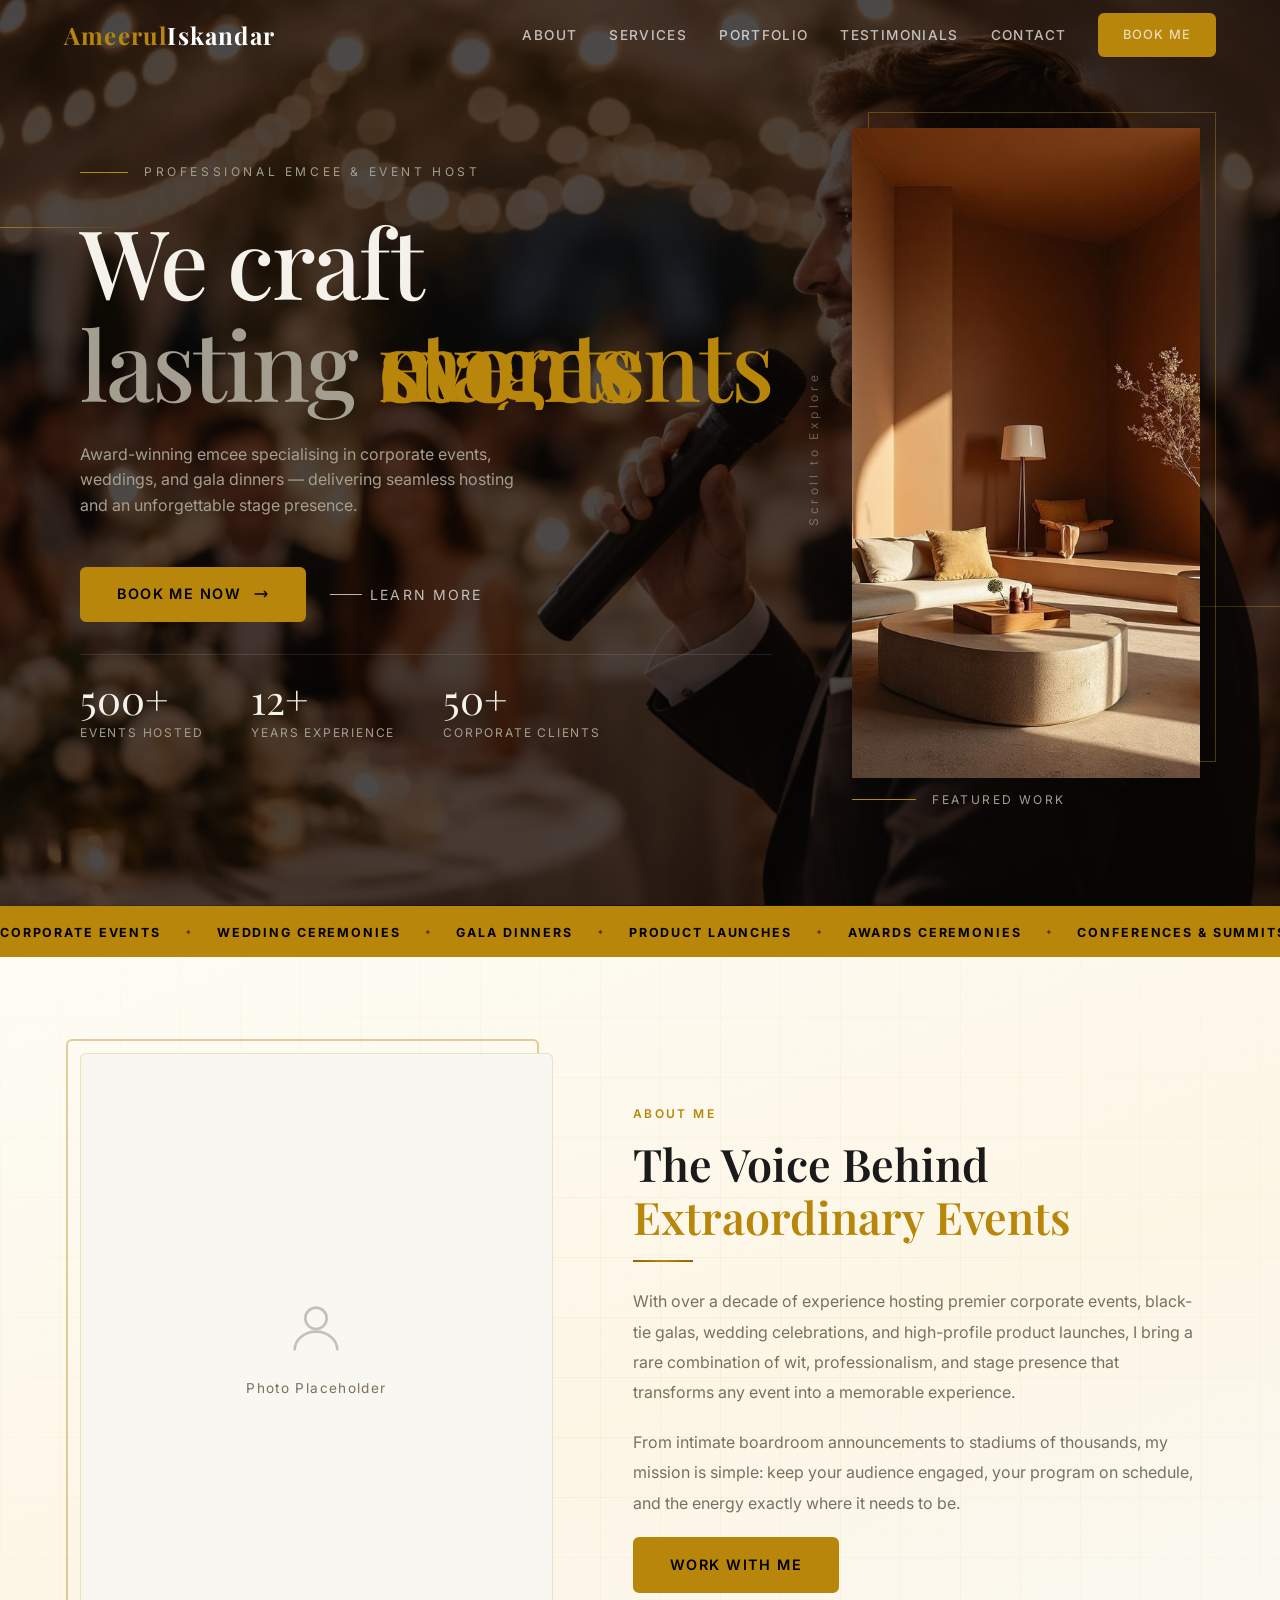
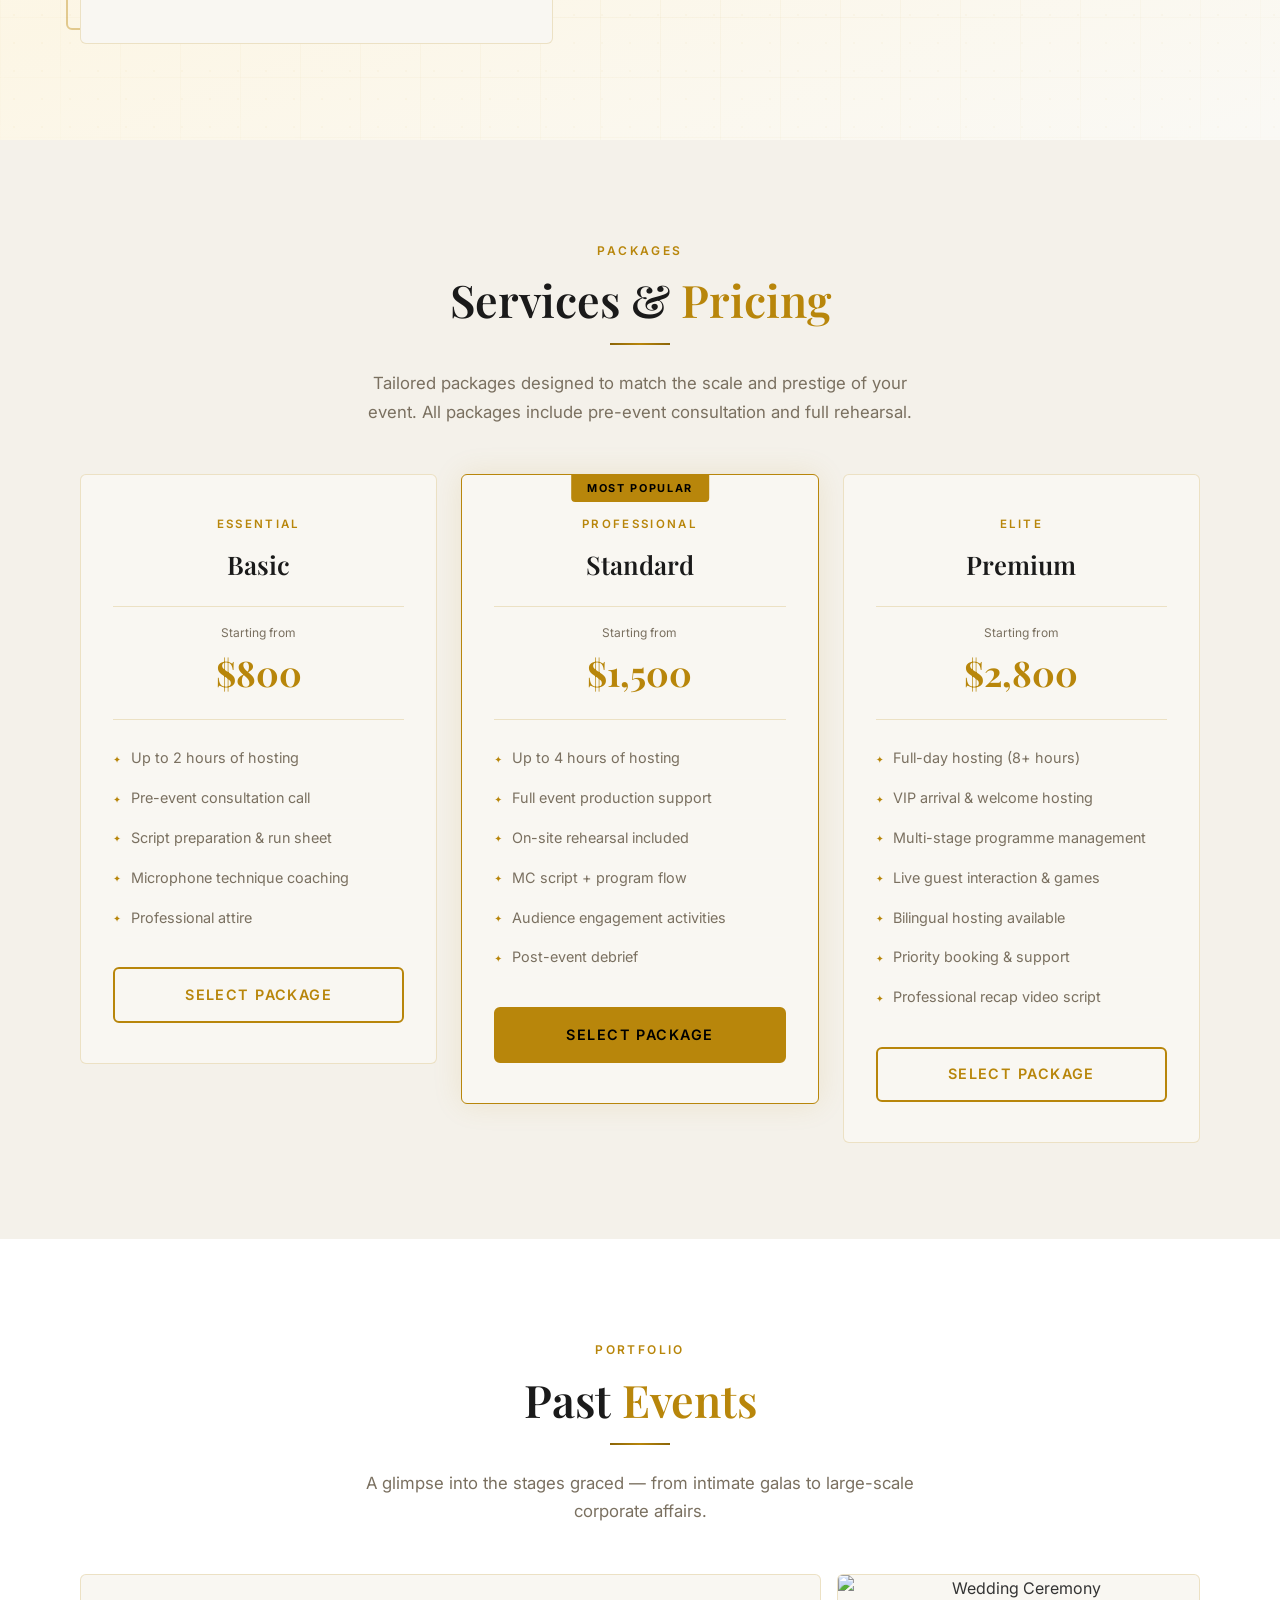
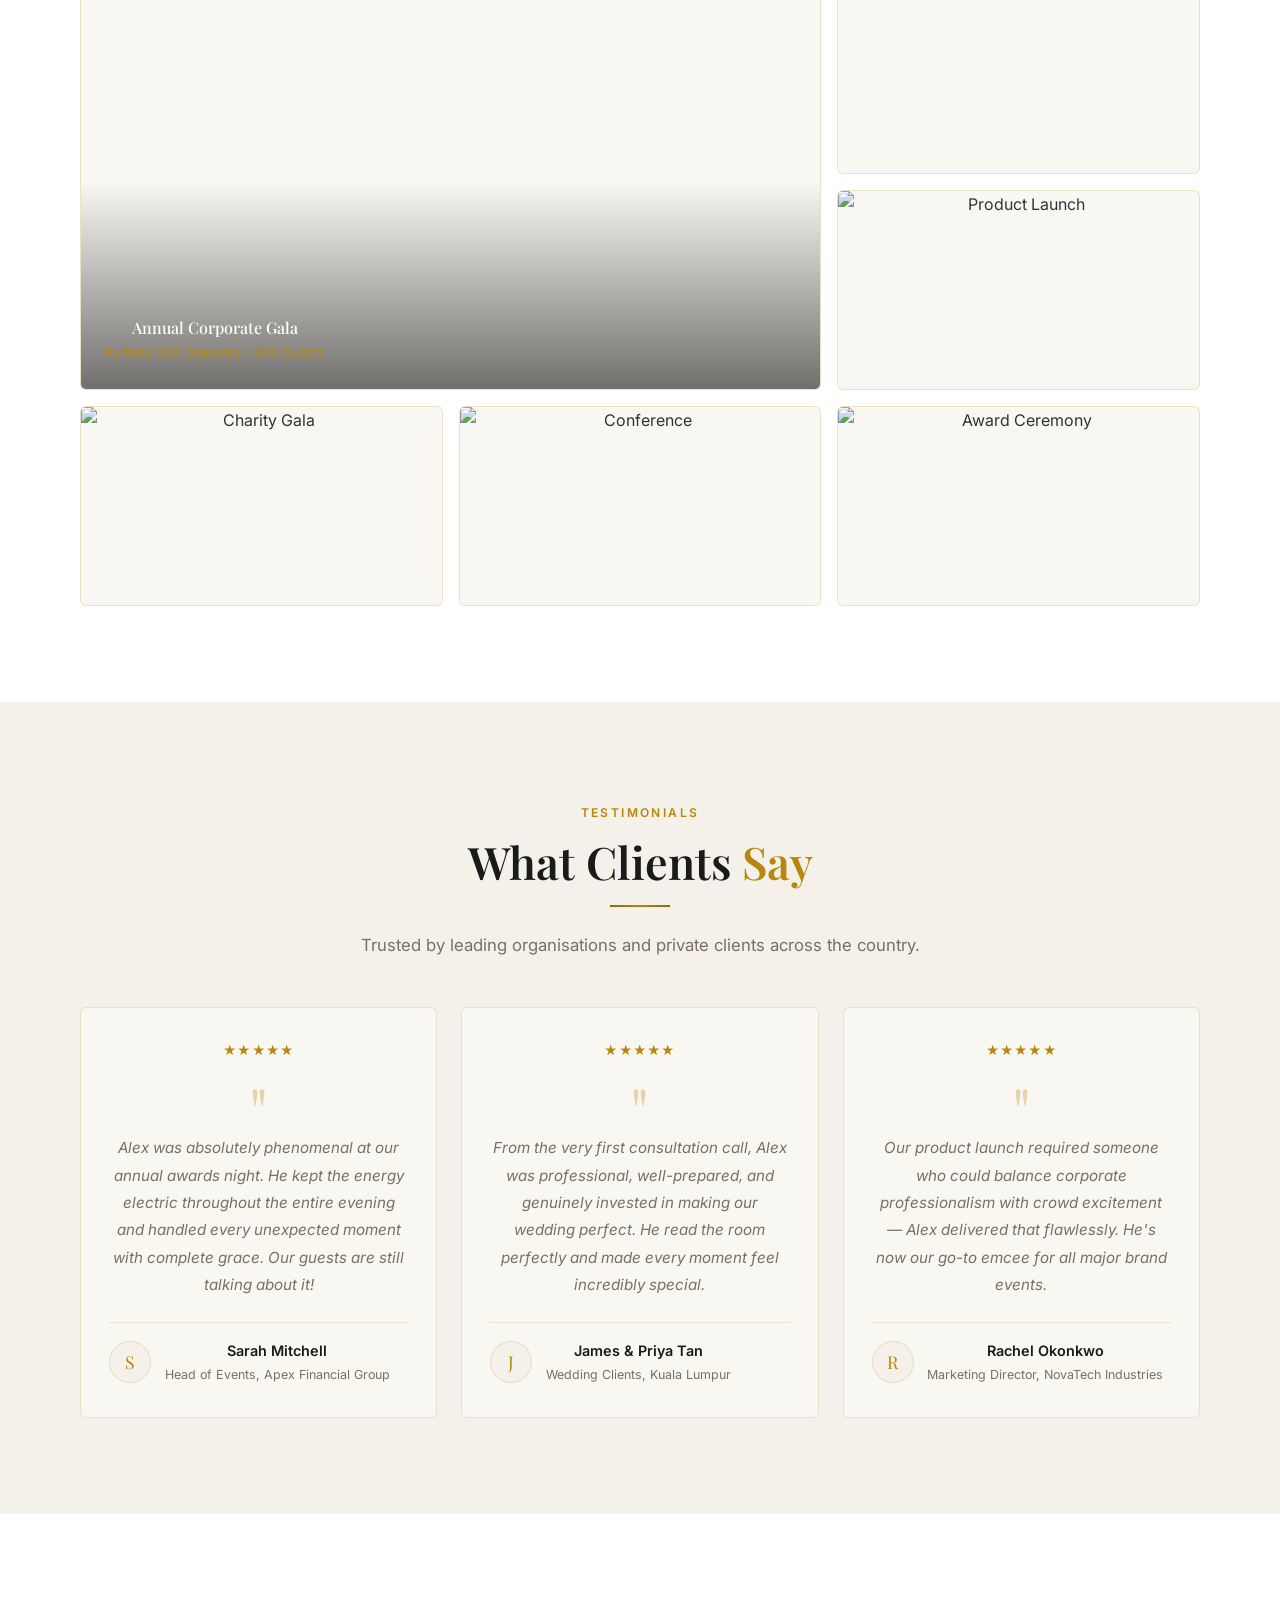
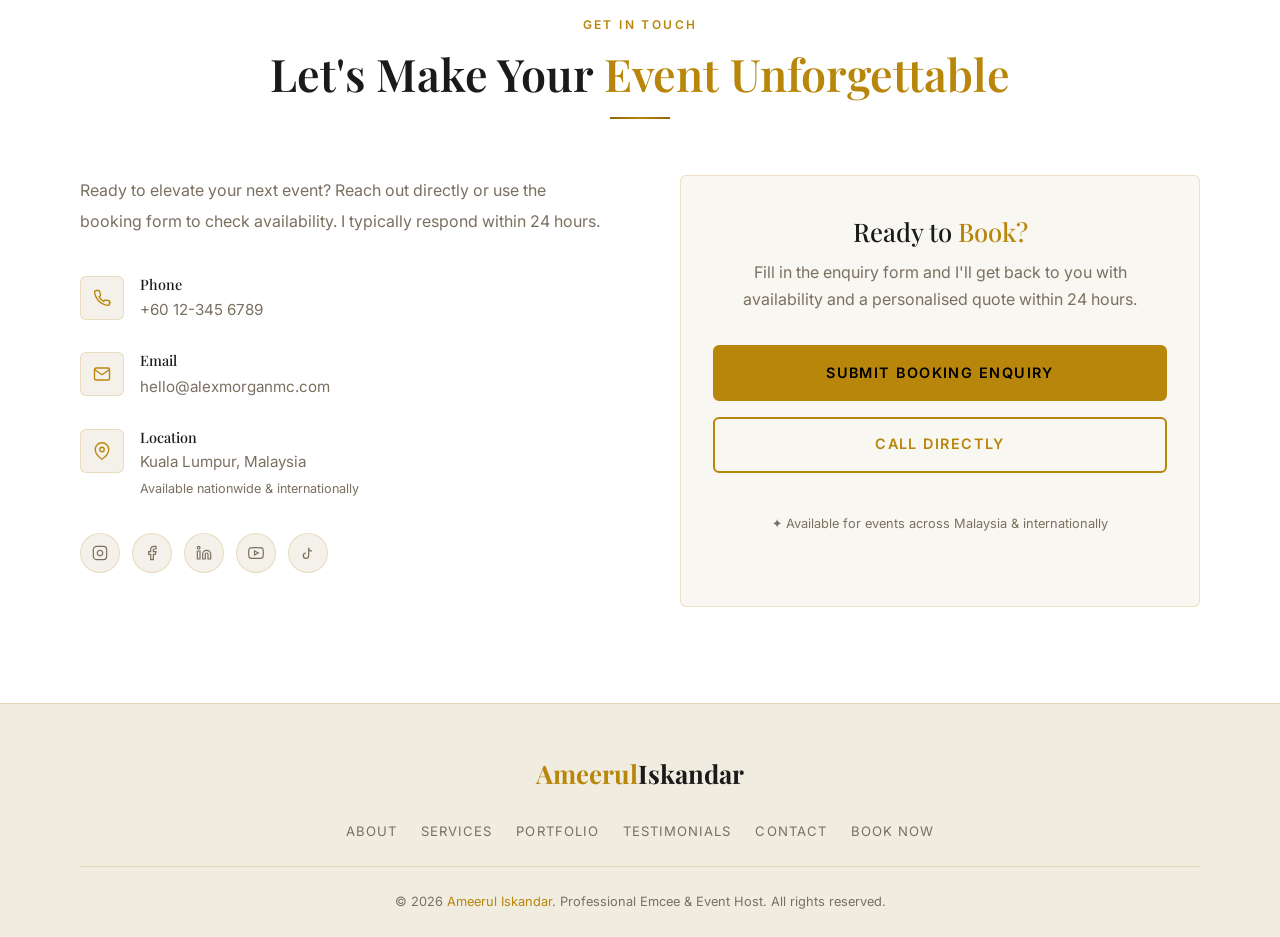
==== index.html @ 6d4716b3 "Initial commit: Ameerul Iskandar professional emcee website - Landing page with hero, about, service" ====
<!DOCTYPE html>
<html lang="en">
<head>
  <meta charset="UTF-8" />
  <meta name="viewport" content="width=device-width, initial-scale=1.0" />
  <meta name="description" content="Ameerul Iskandar — Professional Freelance Emcee for Corporate Events, Weddings, Galas, and Product Launches." />
  <title>Ameerul Iskandar | Professional Emcee</title>
  <link rel="stylesheet" href="assets/css/style.css" />
  <!-- Inline SVG icons via CSS — no icon library needed -->
</head>
<body>

  <!-- ================================================
       NAVIGATION
       ================================================ -->
  <nav class="navbar" id="navbar">
    <a href="index.html" class="nav-logo">Ameerul<span>Iskandar</span></a>
    <button class="nav-toggle" id="navToggle" aria-label="Toggle menu">
      <span></span><span></span><span></span>
    </button>
    <ul class="nav-links" id="navLinks">
      <li><a href="#about">About</a></li>
      <li><a href="#services">Services</a></li>
      <li><a href="#portfolio">Portfolio</a></li>
      <li><a href="#testimonials">Testimonials</a></li>
      <li><a href="#contact">Contact</a></li>
      <li><a href="booking.html" class="btn btn-gold">Book Me</a></li>
    </ul>
  </nav>

  <!-- ================================================
       HERO SECTION
       ================================================ -->
  <section class="hero" id="home">
    <div class="hero-deco-line hero-deco-line-1"></div>
    <div class="hero-deco-line hero-deco-line-2"></div>

    <div class="hero-inner">
      <div class="hero-grid">

        <!-- Left: Text -->
        <div class="hero-text">
          <div class="hero-eyebrow">
            <div class="hero-eyebrow-line"></div>
            <span>Professional Emcee &amp; Event Host</span>
          </div>

          <h1 class="hero-heading">
            <span class="hero-heading-line">We craft</span>
            <span class="hero-heading-line">
              <span class="hero-muted">lasting </span>
              <span class="rotating-wrap">
                <span class="rot-text rot-1">stages</span>
                <span class="rot-text rot-2">moments</span>
                <span class="rot-text rot-3">events</span>
                <span class="rot-spacer">moments</span>
              </span>
            </span>
          </h1>

          <p class="hero-tagline">
            Award-winning emcee specialising in corporate events, weddings, and gala dinners —
            delivering seamless hosting and an unforgettable stage presence.
          </p>

          <div class="hero-cta">
            <a href="booking.html" class="btn btn-gold">
              Book Me Now
              <svg width="16" height="16" viewBox="0 0 24 24" fill="none" stroke="currentColor" stroke-width="2">
                <path stroke-linecap="round" stroke-linejoin="round" d="M17 8l4 4m0 0l-4 4m4-4H3"/>
              </svg>
            </a>
            <a href="#about" class="hero-btn-secondary">
              <span class="hero-btn-line"></span>
              Learn More
            </a>
          </div>

          <div class="hero-stats">
            <div class="hero-stat">
              <span class="hero-stat-num">500+</span>
              <span class="hero-stat-label">Events Hosted</span>
            </div>
            <div class="hero-stat">
              <span class="hero-stat-num">12+</span>
              <span class="hero-stat-label">Years Experience</span>
            </div>
            <div class="hero-stat">
              <span class="hero-stat-num">50+</span>
              <span class="hero-stat-label">Corporate Clients</span>
            </div>
          </div>
        </div>

        <!-- Right: Image -->
        <div class="hero-image-side">
          <div class="hero-img-container">
            <div class="hero-img-frame"></div>
            <div class="hero-img-stack">
              <img src="assets/hero-architecture.jpg" alt="Corporate event" class="hero-img fade-img-1" />
              <img src="assets/hero-art.jpg"          alt="Gala dinner"     class="hero-img fade-img-2" />
              <img src="assets/hero-interior.jpg"     alt="Wedding hosting" class="hero-img fade-img-3" />
            </div>
            <div class="hero-img-label">
              <div class="hero-img-label-line"></div>
              <span>Featured Work</span>
            </div>
            <div class="hero-vertical-text"><span>Scroll to Explore</span></div>
          </div>
        </div>

      </div>
    </div>

    <div class="hero-bottom-line"></div>
  </section>

  <!-- ================================================
       MARQUEE
       ================================================ -->
  <div class="marquee-strip">
    <div class="marquee-track">
      <span>Corporate Events</span><span class="marquee-dot">✦</span>
      <span>Wedding Ceremonies</span><span class="marquee-dot">✦</span>
      <span>Gala Dinners</span><span class="marquee-dot">✦</span>
      <span>Product Launches</span><span class="marquee-dot">✦</span>
      <span>Awards Ceremonies</span><span class="marquee-dot">✦</span>
      <span>Conferences &amp; Summits</span><span class="marquee-dot">✦</span>
      <span>Charity Events</span><span class="marquee-dot">✦</span>
      <span>Annual Dinners</span><span class="marquee-dot">✦</span>
      <!-- Duplicate for seamless loop -->
      <span>Corporate Events</span><span class="marquee-dot">✦</span>
      <span>Wedding Ceremonies</span><span class="marquee-dot">✦</span>
      <span>Gala Dinners</span><span class="marquee-dot">✦</span>
      <span>Product Launches</span><span class="marquee-dot">✦</span>
      <span>Awards Ceremonies</span><span class="marquee-dot">✦</span>
      <span>Conferences &amp; Summits</span><span class="marquee-dot">✦</span>
      <span>Charity Events</span><span class="marquee-dot">✦</span>
      <span>Annual Dinners</span><span class="marquee-dot">✦</span>
    </div>
  </div>

  <!-- ================================================
       ABOUT SECTION
       ================================================ -->
  <section class="section about-section" id="about">
    <div class="container">
      <div class="about-grid">

        <div class="about-image-wrap fade-in">
          <div class="about-photo">
            <div class="about-photo-placeholder">
              <svg width="64" height="64" viewBox="0 0 24 24" fill="none" stroke="currentColor" stroke-width="1">
                <circle cx="12" cy="8" r="4"/><path d="M4 20c0-4 3.6-7 8-7s8 3 8 7"/>
              </svg>
              <span>Photo Placeholder</span>
            </div>
          </div>
        </div>

        <div class="about-content fade-in fade-in-delay-2">
          <span class="section-label">About Me</span>
          <h2>The Voice Behind <span class="gold-text">Extraordinary Events</span></h2>
          <div class="gold-divider" style="margin-left:0;"></div>
          <p>
            With over a decade of experience hosting premier corporate events, black-tie galas, wedding
            celebrations, and high-profile product launches, I bring a rare combination of wit,
            professionalism, and stage presence that transforms any event into a memorable experience.
          </p>
          <p>
            From intimate boardroom announcements to stadiums of thousands, my mission is simple:
            keep your audience engaged, your program on schedule, and the energy exactly where it needs to be.
          </p>

          <a href="booking.html" class="btn btn-gold">Work With Me</a>
        </div>

      </div>
    </div>
  </section>

  <!-- ================================================
       SERVICES / PACKAGES
       ================================================ -->
  <section class="section alt-bg" id="services">
    <div class="container text-center">
      <span class="section-label">Packages</span>
      <h2 class="section-title fade-in">Services &amp; <span class="gold-text">Pricing</span></h2>
      <div class="gold-divider"></div>
      <p class="section-subtitle fade-in fade-in-delay-1">
        Tailored packages designed to match the scale and prestige of your event.
        All packages include pre-event consultation and full rehearsal.
      </p>

      <div class="packages-grid">

        <!-- Basic -->
        <div class="package-card fade-in fade-in-delay-1">
          <div class="package-tier">Essential</div>
          <div class="package-name">Basic</div>
          <div class="package-price">
            <span class="price-from">Starting from</span>
            <div class="price-amount">$800</div>
          </div>
          <ul class="package-features">
            <li>Up to 2 hours of hosting</li>
            <li>Pre-event consultation call</li>
            <li>Script preparation &amp; run sheet</li>
            <li>Microphone technique coaching</li>
            <li>Professional attire</li>
          </ul>
          <a href="booking.html?package=basic" class="btn btn-outline">Select Package</a>
        </div>

        <!-- Standard (Featured) -->
        <div class="package-card featured fade-in fade-in-delay-2">
          <div class="package-badge">Most Popular</div>
          <div class="package-tier">Professional</div>
          <div class="package-name">Standard</div>
          <div class="package-price">
            <span class="price-from">Starting from</span>
            <div class="price-amount">$1,500</div>
          </div>
          <ul class="package-features">
            <li>Up to 4 hours of hosting</li>
            <li>Full event production support</li>
            <li>On-site rehearsal included</li>
            <li>MC script + program flow</li>
            <li>Audience engagement activities</li>
            <li>Post-event debrief</li>
          </ul>
          <a href="booking.html?package=standard" class="btn btn-gold">Select Package</a>
        </div>

        <!-- Premium -->
        <div class="package-card fade-in fade-in-delay-3">
          <div class="package-tier">Elite</div>
          <div class="package-name">Premium</div>
          <div class="package-price">
            <span class="price-from">Starting from</span>
            <div class="price-amount">$2,800</div>
          </div>
          <ul class="package-features">
            <li>Full-day hosting (8+ hours)</li>
            <li>VIP arrival &amp; welcome hosting</li>
            <li>Multi-stage programme management</li>
            <li>Live guest interaction &amp; games</li>
            <li>Bilingual hosting available</li>
            <li>Priority booking &amp; support</li>
            <li>Professional recap video script</li>
          </ul>
          <a href="booking.html?package=premium" class="btn btn-outline">Select Package</a>
        </div>

      </div>
    </div>
  </section>

  <!-- ================================================
       PORTFOLIO
       ================================================ -->
  <section class="section" id="portfolio">
    <div class="container text-center">
      <span class="section-label">Portfolio</span>
      <h2 class="section-title fade-in">Past <span class="gold-text">Events</span></h2>
      <div class="gold-divider"></div>
      <p class="section-subtitle fade-in fade-in-delay-1">
        A glimpse into the stages graced — from intimate galas to large-scale corporate affairs.
      </p>

      <div class="portfolio-grid">

        <div class="portfolio-item pf-1 fade-in">
          <div class="pf1-slide"><img src="https://images.unsplash.com/photo-1492684223066-81342ee5ff30?w=800&q=75" alt="Corporate Gala Dinner" /></div>
          <div class="pf1-slide"><img src="https://images.unsplash.com/photo-1519225421980-715cb0215aed?w=800&q=75" alt="Luxury Wedding" /></div>
          <div class="pf1-slide"><img src="https://images.unsplash.com/photo-1475721027785-f74eccf877e2?w=800&q=75" alt="Product Launch" /></div>
          <div class="pf1-slide"><img src="https://images.unsplash.com/photo-1511578314322-379afb476865?w=800&q=75" alt="Awards Ceremony" /></div>
          <div class="pf1-slide"><img src="https://images.unsplash.com/photo-1540575467063-178a50c2df87?w=800&q=75" alt="Annual Conference" /></div>
          <div class="pf1-slide"><img src="https://images.unsplash.com/photo-1464366400600-7168b8af9bc3?w=800&q=75" alt="Charity Gala" /></div>
          <div class="portfolio-overlay">
            <div class="portfolio-info pf1-info">
              <h4>Annual Corporate Gala</h4>
              <span>Fortune 500 Company · 600 Guests</span>
            </div>
          </div>
        </div>

        <div class="portfolio-item pf-2 fade-in fade-in-delay-1">
          <img src="https://images.unsplash.com/photo-1519225421980-715cb0215aed?w=600&q=75" alt="Wedding Ceremony" loading="lazy" />
          <div class="portfolio-overlay">
            <div class="portfolio-info">
              <h4>Luxury Wedding</h4>
              <span>Grand Ballroom · 350 Guests</span>
            </div>
          </div>
        </div>

        <div class="portfolio-item pf-3 fade-in fade-in-delay-2">
          <img src="https://images.unsplash.com/photo-1475721027785-f74eccf877e2?w=600&q=75" alt="Product Launch" loading="lazy" />
          <div class="portfolio-overlay">
            <div class="portfolio-info">
              <h4>Product Launch Event</h4>
              <span>Tech Industry · 1,200 Attendees</span>
            </div>
          </div>
        </div>

        <div class="portfolio-item pf-4 fade-in fade-in-delay-1">
          <img src="https://images.unsplash.com/photo-1511578314322-379afb476865?w=600&q=75" alt="Award Ceremony" loading="lazy" />
          <div class="portfolio-overlay">
            <div class="portfolio-info">
              <h4>Awards Ceremony</h4>
              <span>Industry Excellence Awards · 450 Guests</span>
            </div>
          </div>
        </div>

        <div class="portfolio-item pf-5 fade-in fade-in-delay-2">
          <img src="https://images.unsplash.com/photo-1540575467063-178a50c2df87?w=600&q=75" alt="Conference" loading="lazy" />
          <div class="portfolio-overlay">
            <div class="portfolio-info">
              <h4>Annual Conference</h4>
              <span>International Summit · 800 Delegates</span>
            </div>
          </div>
        </div>

        <div class="portfolio-item pf-6 fade-in fade-in-delay-3">
          <img src="https://images.unsplash.com/photo-1464366400600-7168b8af9bc3?w=600&q=75" alt="Charity Gala" loading="lazy" />
          <div class="portfolio-overlay">
            <div class="portfolio-info">
              <h4>Charity Gala Dinner</h4>
              <span>Non-Profit Foundation · 280 Guests</span>
            </div>
          </div>
        </div>

      </div>
    </div>
  </section>

  <!-- ================================================
       TESTIMONIALS
       ================================================ -->
  <section class="section alt-bg" id="testimonials">
    <div class="container text-center">
      <span class="section-label">Testimonials</span>
      <h2 class="section-title fade-in">What Clients <span class="gold-text">Say</span></h2>
      <div class="gold-divider"></div>
      <p class="section-subtitle fade-in fade-in-delay-1">
        Trusted by leading organisations and private clients across the country.
      </p>

      <div class="testimonials-grid">

        <div class="testimonial-card fade-in fade-in-delay-1">
          <div class="stars">★★★★★</div>
          <div class="quote-icon">"</div>
          <p class="testimonial-text">
            Alex was absolutely phenomenal at our annual awards night. He kept the energy electric
            throughout the entire evening and handled every unexpected moment with complete grace.
            Our guests are still talking about it!
          </p>
          <div class="testimonial-author">
            <div class="author-avatar">S</div>
            <div>
              <div class="author-name">Sarah Mitchell</div>
              <div class="author-role">Head of Events, Apex Financial Group</div>
            </div>
          </div>
        </div>

        <div class="testimonial-card fade-in fade-in-delay-2">
          <div class="stars">★★★★★</div>
          <div class="quote-icon">"</div>
          <p class="testimonial-text">
            From the very first consultation call, Alex was professional, well-prepared, and
            genuinely invested in making our wedding perfect. He read the room perfectly
            and made every moment feel incredibly special.
          </p>
          <div class="testimonial-author">
            <div class="author-avatar">J</div>
            <div>
              <div class="author-name">James &amp; Priya Tan</div>
              <div class="author-role">Wedding Clients, Kuala Lumpur</div>
            </div>
          </div>
        </div>

        <div class="testimonial-card fade-in fade-in-delay-3">
          <div class="stars">★★★★★</div>
          <div class="quote-icon">"</div>
          <p class="testimonial-text">
            Our product launch required someone who could balance corporate professionalism
            with crowd excitement — Alex delivered that flawlessly. He's now our go-to
            emcee for all major brand events.
          </p>
          <div class="testimonial-author">
            <div class="author-avatar">R</div>
            <div>
              <div class="author-name">Rachel Okonkwo</div>
              <div class="author-role">Marketing Director, NovaTech Industries</div>
            </div>
          </div>
        </div>

      </div>
    </div>
  </section>

  <!-- ================================================
       CONTACT SECTION
       ================================================ -->
  <section class="section" id="contact">
    <div class="container">
      <div class="text-center" style="margin-bottom:3.5rem;">
        <span class="section-label">Get In Touch</span>
        <h2 class="section-title fade-in">Let's Make Your <span class="gold-text">Event Unforgettable</span></h2>
        <div class="gold-divider"></div>
      </div>

      <div class="contact-grid">

        <div class="contact-info fade-in">
          <p style="color:var(--text-muted); margin-bottom:2.5rem; line-height:1.9;">
            Ready to elevate your next event? Reach out directly or use the booking form
            to check availability. I typically respond within 24 hours.
          </p>

          <div class="contact-item">
            <div class="contact-icon">
              <svg width="18" height="18" viewBox="0 0 24 24" fill="none" stroke="currentColor" stroke-width="1.8">
                <path d="M22 16.9v3a2 2 0 01-2.2 2 19.8 19.8 0 01-8.6-3.1 19.5 19.5 0 01-6-6 19.8 19.8 0 01-3.1-8.7A2 2 0 014.1 2h3a2 2 0 012 1.7c.1 1.2.4 2.4.8 3.5a2 2 0 01-.5 2.1L8.1 10.6a16 16 0 006 6l1.3-1.3a2 2 0 012.1-.5c1.1.4 2.3.7 3.5.8a2 2 0 011.7 2.3z"/>
              </svg>
            </div>
            <div class="contact-detail">
              <h4>Phone</h4>
              <a href="tel:+60123456789">+60 12-345 6789</a>
            </div>
          </div>

          <div class="contact-item">
            <div class="contact-icon">
              <svg width="18" height="18" viewBox="0 0 24 24" fill="none" stroke="currentColor" stroke-width="1.8">
                <path d="M4 4h16c1.1 0 2 .9 2 2v12c0 1.1-.9 2-2 2H4c-1.1 0-2-.9-2-2V6c0-1.1.9-2 2-2z"/><polyline points="22,6 12,13 2,6"/>
              </svg>
            </div>
            <div class="contact-detail">
              <h4>Email</h4>
              <a href="mailto:hello@alexmorganmc.com">hello@alexmorganmc.com</a>
            </div>
          </div>

          <div class="contact-item">
            <div class="contact-icon">
              <svg width="18" height="18" viewBox="0 0 24 24" fill="none" stroke="currentColor" stroke-width="1.8">
                <path d="M21 10c0 7-9 13-9 13s-9-6-9-13a9 9 0 0118 0z"/><circle cx="12" cy="10" r="3"/>
              </svg>
            </div>
            <div class="contact-detail">
              <h4>Location</h4>
              <p>Kuala Lumpur, Malaysia<br><small style="color:var(--text-muted);">Available nationwide &amp; internationally</small></p>
            </div>
          </div>

          <div class="social-links">
            <!-- Instagram -->
            <a href="#" class="social-link" aria-label="Instagram">
              <svg width="16" height="16" viewBox="0 0 24 24" fill="none" stroke="currentColor" stroke-width="1.8">
                <rect x="2" y="2" width="20" height="20" rx="5" ry="5"/><path d="M16 11.4a4 4 0 11-8.1 1.2A4 4 0 0116 11.4z"/><line x1="17.5" y1="6.5" x2="17.51" y2="6.5"/>
              </svg>
            </a>
            <!-- Facebook -->
            <a href="#" class="social-link" aria-label="Facebook">
              <svg width="16" height="16" viewBox="0 0 24 24" fill="none" stroke="currentColor" stroke-width="1.8">
                <path d="M18 2h-3a5 5 0 00-5 5v3H7v4h3v8h4v-8h3l1-4h-4V7a1 1 0 011-1h3z"/>
              </svg>
            </a>
            <!-- LinkedIn -->
            <a href="#" class="social-link" aria-label="LinkedIn">
              <svg width="16" height="16" viewBox="0 0 24 24" fill="none" stroke="currentColor" stroke-width="1.8">
                <path d="M16 8a6 6 0 016 6v7h-4v-7a2 2 0 00-2-2 2 2 0 00-2 2v7h-4v-7a6 6 0 016-6zM2 9h4v12H2zM4 6a2 2 0 100-4 2 2 0 000 4z"/>
              </svg>
            </a>
            <!-- YouTube -->
            <a href="#" class="social-link" aria-label="YouTube">
              <svg width="16" height="16" viewBox="0 0 24 24" fill="none" stroke="currentColor" stroke-width="1.8">
                <path d="M22.5 6.4a2.8 2.8 0 00-2-2C18.9 4 12 4 12 4s-6.9 0-8.5.4a2.8 2.8 0 00-2 2A29 29 0 001 12a29 29 0 00.5 5.6 2.8 2.8 0 002 2C5.1 20 12 20 12 20s6.9 0 8.5-.4a2.8 2.8 0 002-2A29 29 0 0023 12a29 29 0 00-.5-5.6z"/><polygon points="9.75 15.02 15.5 12 9.75 8.98 9.75 15.02"/>
              </svg>
            </a>
            <!-- TikTok -->
            <a href="#" class="social-link" aria-label="TikTok">
              <svg width="16" height="16" viewBox="0 0 24 24" fill="none" stroke="currentColor" stroke-width="1.8">
                <path d="M9 12a4 4 0 104 4V4a5 5 0 005 5"/>
              </svg>
            </a>
          </div>
        </div>

        <div class="contact-cta-card fade-in fade-in-delay-2">
          <h3>Ready to <span class="gold-text">Book?</span></h3>
          <p>
            Fill in the enquiry form and I'll get back to you with availability and a personalised quote within 24 hours.
          </p>
          <a href="booking.html" class="btn btn-gold">Submit Booking Enquiry</a>
          <a href="tel:+60123456789" class="btn btn-outline">Call Directly</a>
          <p style="font-size:0.8rem; margin-top:1.5rem; color:var(--text-muted);">
            ✦ Available for events across Malaysia &amp; internationally
          </p>
        </div>

      </div>
    </div>
  </section>

  <!-- ================================================
       FOOTER
       ================================================ -->
  <footer class="footer">
    <div class="container">
      <div class="footer-inner">
        <div class="footer-logo">Ameerul<span>Iskandar</span></div>
        <nav class="footer-nav">
          <a href="#about">About</a>
          <a href="#services">Services</a>
          <a href="#portfolio">Portfolio</a>
          <a href="#testimonials">Testimonials</a>
          <a href="#contact">Contact</a>
          <a href="booking.html">Book Now</a>
        </nav>
        <div class="footer-divider"></div>
        <p class="footer-copy">
          &copy; 2026 <a href="index.html">Ameerul Iskandar</a>. Professional Emcee &amp; Event Host. All rights reserved.
        </p>
      </div>
    </div>
  </footer>

  <script src="assets/js/main.js"></script>
</body>
</html>
---- assets/css/style.css ----
/* =============================================
   EMCEE WEBSITE - MAIN STYLESHEET
   Color Scheme: White + Gold
   ============================================= */

@import url('https://fonts.googleapis.com/css2?family=Playfair+Display:wght@400;500;600;700&family=Inter:wght@300;400;500;600&display=swap');

/* ---- CSS Variables ---- */
:root {
  --bg-dark:       #ffffff;
  --bg-card:       #f9f7f2;
  --bg-section:    #f4f1ea;
  --gold:          #b8860b;
  --gold-light:    #d4a017;
  --gold-dark:     #8b6508;
  --white:         #1a1a1a;
  --text-light:    #333333;
  --text-muted:    #7a7060;
  --border:        rgba(184,134,11,0.2);
  --shadow-gold:   0 0 30px rgba(184,134,11,0.12);
  --font-display:  'Playfair Display', Georgia, serif;
  --font-body:     'Inter', system-ui, sans-serif;
  --nav-height:    70px;
  --radius:        6px;
  --transition:    0.35s ease;
}

/* ---- Reset & Base ---- */
*, *::before, *::after { box-sizing: border-box; margin: 0; padding: 0; }

html { scroll-behavior: smooth; font-size: 16px; }

body {
  background: var(--bg-dark);
  color: var(--text-light);
  font-family: var(--font-body);
  font-weight: 400;
  line-height: 1.7;
  overflow-x: hidden;
}

img { display: block; max-width: 100%; height: auto; }
a  { color: var(--gold); text-decoration: none; transition: color var(--transition); }
a:hover { color: var(--gold-light); }

ul { list-style: none; }

/* ---- Typography ---- */
h1, h2, h3, h4 {
  font-family: var(--font-display);
  color: var(--white);
  line-height: 1.2;
}
h1 { font-size: clamp(2.4rem, 6vw, 4.5rem); font-weight: 700; }
h2 { font-size: clamp(1.8rem, 4vw, 2.8rem); font-weight: 600; }
h3 { font-size: clamp(1.2rem, 2.5vw, 1.6rem); font-weight: 500; }
h4 { font-size: 1.1rem; font-weight: 500; }

p { font-size: 1rem; color: var(--text-light); }

.gold-text { color: var(--gold); }
.section-label {
  display: inline-block;
  font-family: var(--font-body);
  font-size: 0.75rem;
  font-weight: 600;
  letter-spacing: 0.2em;
  text-transform: uppercase;
  color: var(--gold);
  margin-bottom: 0.75rem;
}
.section-title { margin-bottom: 1rem; }
.section-subtitle {
  font-size: 1.05rem;
  color: var(--text-muted);
  max-width: 560px;
  margin: 0 auto 3rem;
}

/* ---- Gold Divider ---- */
.gold-divider {
  width: 60px;
  height: 2px;
  background: linear-gradient(90deg, var(--gold-dark), var(--gold), var(--gold-dark));
  margin: 1rem auto 1.5rem;
}

/* ---- Layout ---- */
.container {
  width: 90%;
  max-width: 1200px;
  margin: 0 auto;
  padding: 0 1rem;
}
.section { padding: 6rem 0; }
.section.alt-bg { background: var(--bg-section); }
.text-center { text-align: center; }

/* ---- Buttons ---- */
.btn {
  display: inline-block;
  padding: 0.85rem 2.2rem;
  font-family: var(--font-body);
  font-size: 0.9rem;
  font-weight: 600;
  letter-spacing: 0.1em;
  text-transform: uppercase;
  border-radius: var(--radius);
  cursor: pointer;
  transition: all var(--transition);
  border: 2px solid transparent;
}
.btn-gold {
  background: var(--gold);
  color: #000;
  border-color: var(--gold);
}
.btn-gold:hover {
  background: var(--gold-light);
  border-color: var(--gold-light);
  color: #000;
  transform: translateY(-2px);
  box-shadow: 0 8px 24px rgba(201,168,76,0.3);
}
.btn-outline {
  background: transparent;
  color: var(--gold);
  border-color: var(--gold);
}
.btn-outline:hover {
  background: var(--gold);
  color: #000;
  transform: translateY(-2px);
  box-shadow: 0 8px 24px rgba(201,168,76,0.25);
}

/* ================================================
   NAVIGATION
   ================================================ */
.navbar {
  position: fixed;
  top: 0; left: 0; right: 0;
  z-index: 1000;
  height: var(--nav-height);
  display: flex;
  align-items: center;
  padding: 0 5%;
  transition: background var(--transition), box-shadow var(--transition);
}
.navbar.scrolled {
  background: rgba(9,6,5,0.95);
  box-shadow: 0 2px 20px rgba(0,0,0,0.4);
  backdrop-filter: blur(10px);
}
.nav-logo {
  font-family: var(--font-display);
  font-size: 1.5rem;
  font-weight: 700;
  color: var(--gold);
  letter-spacing: 0.05em;
  flex-shrink: 0;
}
.nav-logo span { color: #ffffff; }
.nav-links {
  display: flex;
  align-items: center;
  gap: 2rem;
  margin-left: auto;
}
.nav-links a {
  font-size: 0.85rem;
  font-weight: 500;
  letter-spacing: 0.1em;
  text-transform: uppercase;
  color: rgba(255,255,255,0.7);
}
.nav-links a:hover { color: #fff; }
.nav-links a:hover { color: var(--gold); }
.nav-links .btn { padding: 0.55rem 1.4rem; font-size: 0.8rem; }

/* Hamburger */
.nav-toggle {
  display: none;
  flex-direction: column;
  gap: 5px;
  cursor: pointer;
  margin-left: auto;
  background: none;
  border: none;
  padding: 4px;
}
.nav-toggle span {
  display: block;
  width: 24px;
  height: 2px;
  background: var(--gold);
  transition: all var(--transition);
}
.nav-toggle.open span:nth-child(1) { transform: translateY(7px) rotate(45deg); }
.nav-toggle.open span:nth-child(2) { opacity: 0; }
.nav-toggle.open span:nth-child(3) { transform: translateY(-7px) rotate(-45deg); }

/* ================================================
   HERO SECTION  — dark background, matches reference
   ================================================ */
.hero {
  position: relative;
  min-height: 100vh;
  display: flex;
  align-items: center;
  overflow: hidden;
  background: url('../Emcee addressing guests at wedding reception.png') center/cover no-repeat;
  background-color: hsl(15,10%,6%);
}

/* Dark overlay over background photo */
.hero::before {
  content: '';
  position: absolute;
  inset: 0;
  background: rgba(9,6,5,0.72);
  z-index: 1;
}

/* Decorative lines */
.hero-deco-line {
  position: absolute;
  height: 1px;
  pointer-events: none;
  z-index: 1;
}
.hero-deco-line-1 {
  top: 25%; left: 0; width: 8rem;
  background: linear-gradient(to right, rgba(234,179,8,0.5), transparent);
}
.hero-deco-line-2 {
  bottom: 33%; right: 0; width: 12rem;
  background: linear-gradient(to left, rgba(234,179,8,0.3), transparent);
}

/* Full layout wrapper — uses CSS grid to pin image to right edge */
.hero-inner {
  position: relative;
  z-index: 2;
  width: 100%;
  padding: 5rem 1.5rem 3rem;
}

.hero-grid {
  display: flex;
  flex-direction: column-reverse;
  gap: 2.5rem;
  align-items: center;
}

/* ---- Left: Text ---- */
.hero-text {
  display: flex;
  flex-direction: column;
  gap: 2rem;
  opacity: 0;
  animation: heroFadeUp 0.8s ease-out forwards;
}
@keyframes heroFadeUp {
  from { opacity: 0; transform: translateY(30px); }
  to   { opacity: 1; transform: translateY(0); }
}

.hero-eyebrow {
  display: flex;
  align-items: center;
  gap: 1rem;
}
.hero-eyebrow-line {
  width: 3rem;
  height: 1px;
  background: var(--gold);
  flex-shrink: 0;
}
.hero-eyebrow span {
  font-size: 0.75rem;
  font-weight: 400;
  letter-spacing: 0.3em;
  text-transform: uppercase;
  color: hsl(45,10%,60%);  /* reference --muted-foreground */
}

/* Heading — white/cream on dark, matches reference exactly */
.hero-heading {
  font-family: var(--font-display);
  font-size: 2.5rem;
  font-weight: 500;
  line-height: 0.95;
  letter-spacing: -0.02em;
  color: hsl(45,30%,94%);  /* reference --foreground */
}
.hero-heading-line { display: block; }
.hero-heading-line:last-child { margin-top: 0.5rem; white-space: nowrap; }
.hero-muted { color: hsl(45,10%,60%); }  /* "unforgettable" = muted */

/* Rotating word (gold) */
.rotating-wrap {
  position: relative;
  display: inline-flex;
  height: 1em;
  overflow: hidden;
  vertical-align: baseline;
}
.rot-text {
  position: absolute;
  left: 0; top: 0;
  color: var(--gold);
  line-height: 1;
}
.rot-spacer { visibility: hidden; line-height: 1; }
.rot-1 { animation: rotCycle1 9s ease-in-out infinite; }
.rot-2 { animation: rotCycle2 9s ease-in-out infinite; }
.rot-3 { animation: rotCycle3 9s ease-in-out infinite; }
@keyframes rotCycle1 {
  0%,30%   { opacity:1; transform:translateY(0); }
  33%,100% { opacity:0; transform:translateY(-120%); }
}
@keyframes rotCycle2 {
  0%,30%   { opacity:0; transform:translateY(120%); }
  33%,63%  { opacity:1; transform:translateY(0); }
  67%,100% { opacity:0; transform:translateY(-120%); }
}
@keyframes rotCycle3 {
  0%,63%   { opacity:0; transform:translateY(120%); }
  67%,97%  { opacity:1; transform:translateY(0); }
  100%     { opacity:0; transform:translateY(-120%); }
}

/* Heading breakpoints — reference values */
@media (min-width: 640px)  { .hero-heading { font-size: 3rem; } }
@media (min-width: 768px)  { .hero-heading { font-size: 4rem; } }
@media (min-width: 1024px) { .hero-heading { font-size: 5rem; } }
@media (min-width: 1280px) { .hero-heading { font-size: 6rem; } }

.hero-tagline {
  font-size: 1rem;
  color: hsl(45,10%,60%);
  max-width: 28rem;
  line-height: 1.6;
  opacity: 0;
  animation: heroFadeUp 0.8s ease-out 0.2s forwards;
}

.hero-cta {
  display: flex;
  flex-wrap: wrap;
  align-items: center;
  gap: 1.5rem;
  padding-top: 1rem;
  opacity: 0;
  animation: heroFadeUp 0.8s ease-out 0.4s forwards;
}
.hero-cta .btn {
  display: inline-flex;
  align-items: center;
  gap: 0.75rem;
}
.hero-btn-secondary {
  display: inline-flex;
  align-items: center;
  gap: 0.5rem;
  font-size: 0.875rem;
  letter-spacing: 0.15em;
  text-transform: uppercase;
  color: rgba(255,255,255,0.7);
  transition: color var(--transition);
}
.hero-btn-secondary:hover { color: hsl(45,30%,94%); }
.hero-btn-line {
  width: 2rem;
  height: 1px;
  background: currentColor;
  display: inline-block;
}

.hero-stats {
  display: flex;
  align-items: center;
  gap: 2rem;
  padding-top: 1.5rem;
  border-top: 1px solid rgba(255,255,255,0.1);
  opacity: 0;
  animation: heroFadeUp 0.8s ease-out 0.6s forwards;
}
.hero-stat { display: flex; flex-direction: column; }
.hero-stat-num {
  font-family: var(--font-display);
  font-size: 2rem;
  color: hsl(45,30%,94%);
  line-height: 1;
}
.hero-stat-label {
  font-size: 0.625rem;
  letter-spacing: 0.15em;
  text-transform: uppercase;
  color: hsl(45,10%,60%);
  margin-top: 0.25rem;
}
@media (min-width: 640px) {
  .hero-stat-num   { font-size: 2.5rem; }
  .hero-stat-label { font-size: 0.75rem; }
  .hero-stats      { gap: 3rem; }
}

/* ---- Right: Image — flush, tall, no max-width cap ---- */
.hero-image-side {
  position: relative;
  width: 100%;
  max-width: 20rem;   /* mobile */
}
.hero-img-container {
  position: relative;
  height: 350px;
  width: 100%;
}
.hero-img-frame {
  position: absolute;
  top: -0.75rem; right: -0.75rem;
  width: 100%; height: 100%;
  border: 1px solid rgba(234,179,8,0.3);
  pointer-events: none;
  z-index: 0;
}
.hero-img-stack {
  position: relative;
  z-index: 1;
  width: 100%;
  height: 100%;
  overflow: hidden;
  background: hsl(15,10%,12%);
}
.hero-img {
  position: absolute;
  inset: 0;
  width: 100%;
  height: 100%;
  object-fit: cover;
}
.fade-img-1 { animation: fadeImgCycle1 9s ease-in-out infinite; }
.fade-img-2 { animation: fadeImgCycle2 9s ease-in-out infinite; }
.fade-img-3 { animation: fadeImgCycle3 9s ease-in-out infinite; }
@keyframes fadeImgCycle1 {
  0%,30%   { opacity:1; transform:scale(1); }
  33%,100% { opacity:0; transform:scale(1.05); }
}
@keyframes fadeImgCycle2 {
  0%,30%   { opacity:0; transform:scale(1.05); }
  33%,63%  { opacity:1; transform:scale(1); }
  67%,100% { opacity:0; transform:scale(1.05); }
}
@keyframes fadeImgCycle3 {
  0%,63%  { opacity:0; transform:scale(1.05); }
  67%,97% { opacity:1; transform:scale(1); }
  100%    { opacity:0; transform:scale(1.05); }
}

.hero-img-label {
  position: absolute;
  bottom: -2rem; left: 0;
  display: flex;
  align-items: center;
  gap: 1rem;
  z-index: 2;
}
.hero-img-label-line { width: 4rem; height: 1px; background: var(--gold); }
.hero-img-label span {
  font-size: 0.75rem;
  letter-spacing: 0.2em;
  text-transform: uppercase;
  color: hsl(45,10%,60%);
}

.hero-vertical-text {
  display: none;
  position: absolute;
  left: -3rem; top: 50%;
  transform: translateY(-50%);
}
.hero-vertical-text span {
  font-size: 0.75rem;
  letter-spacing: 0.3em;
  color: rgba(255,255,255,0.3);
  writing-mode: vertical-lr;
  transform: rotate(180deg);
}

/* Bottom border */
.hero-bottom-line {
  position: absolute;
  bottom: 0; left: 0; right: 0;
  height: 1px;
  background: linear-gradient(to right, transparent, hsl(15,10%,18%), transparent);
}

/* Responsive breakpoints — match reference exactly */
@media (min-width: 640px) {
  .hero-inner          { padding: 5rem 1.5rem 4rem; }
  .hero-image-side     { max-width: 24rem; }
  .hero-img-container  { height: 450px; }
  .hero-img-frame      { top: -1rem; right: -1rem; }
}
@media (min-width: 768px) {
  .hero-inner          { padding: 5rem 3rem 5rem; }
  .hero-image-side     { max-width: 28rem; }
  .hero-img-container  { height: 550px; }
}
@media (min-width: 1024px) {
  .hero-inner { padding: 8rem 5rem; }
  .hero-grid  {
    display: grid;
    grid-template-columns: repeat(2,1fr);
    gap: 5rem;
    align-items: center;
  }
  .hero-image-side    { max-width: none; }
  .hero-img-container { height: 650px; }
  .hero-vertical-text { display: block; }
}
@media (min-width: 1280px) {
  .hero-img-container { height: 650px; }
}

/* ================================================
   MARQUEE STRIP
   ================================================ */
.marquee-strip {
  background: var(--gold);
  overflow: hidden;
  padding: 0.75rem 0;
  white-space: nowrap;
}
.marquee-track {
  display: inline-flex;
  align-items: center;
  gap: 1.5rem;
  animation: marqueeScroll 28s linear infinite;
}
.marquee-track span {
  font-family: var(--font-body);
  font-size: 0.78rem;
  font-weight: 700;
  letter-spacing: 0.15em;
  text-transform: uppercase;
  color: #000;
  white-space: nowrap;
}
.marquee-dot {
  font-size: 0.5rem !important;
  opacity: 0.6;
}
.marquee-strip:hover .marquee-track {
  animation-play-state: paused;
}
@keyframes marqueeScroll {
  0%   { transform: translateX(0); }
  100% { transform: translateX(-50%); }
}

/* ================================================
   ABOUT SECTION
   ================================================ */
.about-grid {
  display: grid;
  grid-template-columns: 1fr 1.2fr;
  gap: 5rem;
  align-items: center;
}
.about-image-wrap {
  position: relative;
}
.about-image-wrap::before {
  content: '';
  position: absolute;
  inset: -14px 14px 14px -14px;
  border: 2px solid var(--gold);
  border-radius: var(--radius);
  z-index: 0;
  opacity: 0.4;
}
.about-photo {
  position: relative;
  z-index: 1;
  width: 100%;
  aspect-ratio: 4/5;
  background: var(--bg-card);
  border-radius: var(--radius);
  overflow: hidden;
  display: flex;
  align-items: center;
  justify-content: center;
  border: 1px solid var(--border);
}
.about-photo-placeholder {
  display: flex;
  flex-direction: column;
  align-items: center;
  gap: 1rem;
  color: var(--text-muted);
}
.about-photo-placeholder svg { opacity: 0.4; }
.about-photo-placeholder span { font-size: 0.85rem; letter-spacing: 0.1em; }

.about-section {
  position: relative;
  background-color: #faf9f5;
  background-image: radial-gradient(circle, rgba(184,134,11,0.13) 1px, transparent 1px);
  background-size: 28px 28px;
  overflow: hidden;
}
.about-section::before {
  content: '';
  position: absolute;
  inset: 0;
  background: linear-gradient(160deg, #fffdf5 0%, #fdf5e0 55%, #faf9f5 100%);
  opacity: 0.75;
  pointer-events: none;
}
.about-section::after {
  content: '';
  position: absolute;
  inset: 0;
  background-image:
    linear-gradient(rgba(184,134,11,0.06) 1px, transparent 1px),
    linear-gradient(90deg, rgba(184,134,11,0.06) 1px, transparent 1px);
  background-size: 60px 60px;
  mask-image: radial-gradient(ellipse 80% 80% at 50% 50%, black 20%, transparent 100%);
  -webkit-mask-image: radial-gradient(ellipse 80% 80% at 50% 50%, black 20%, transparent 100%);
  pointer-events: none;
}
.about-section .container { position: relative; z-index: 1; }

.about-content .section-label { display: block; }
.about-content h2 { margin-bottom: 0.5rem; }
.about-content p { color: var(--text-muted); margin-bottom: 1.2rem; line-height: 1.9; }
.about-stats {
  display: flex;
  gap: 2.5rem;
  margin: 2rem 0;
  padding: 1.5rem 0;
  border-top: 1px solid var(--border);
  border-bottom: 1px solid var(--border);
}
.stat-num {
  font-family: var(--font-display);
  font-size: 2rem;
  font-weight: 700;
  color: var(--gold);
}
.stat-label {
  font-size: 0.8rem;
  color: var(--text-muted);
  letter-spacing: 0.05em;
}

/* ================================================
   SERVICES / PACKAGES
   ================================================ */
.packages-grid {
  display: grid;
  grid-template-columns: repeat(3, 1fr);
  gap: 1.5rem;
  align-items: start;
}
.package-card {
  background: var(--bg-card);
  border: 1px solid var(--border);
  border-radius: var(--radius);
  padding: 2.5rem 2rem;
  position: relative;
  transition: transform var(--transition), box-shadow var(--transition), border-color var(--transition);
}
.package-card:hover {
  transform: translateY(-6px);
  box-shadow: var(--shadow-gold);
  border-color: rgba(201,168,76,0.5);
}
.package-card.featured {
  border-color: var(--gold);
  transform: translateY(-12px);
  box-shadow: var(--shadow-gold);
}
.package-card.featured:hover { transform: translateY(-18px); }
.package-badge {
  position: absolute;
  top: -1px; left: 50%; transform: translateX(-50%);
  background: var(--gold);
  color: #000;
  font-size: 0.68rem;
  font-weight: 700;
  letter-spacing: 0.15em;
  text-transform: uppercase;
  padding: 0.3rem 1rem;
  border-radius: 0 0 4px 4px;
}
.package-tier {
  font-size: 0.72rem;
  font-weight: 600;
  letter-spacing: 0.2em;
  text-transform: uppercase;
  color: var(--gold);
  margin-bottom: 0.5rem;
}
.package-name {
  font-family: var(--font-display);
  font-size: 1.6rem;
  font-weight: 600;
  color: var(--white);
  margin-bottom: 0.75rem;
}
.package-price {
  margin: 1.2rem 0;
  padding: 1rem 0;
  border-top: 1px solid var(--border);
  border-bottom: 1px solid var(--border);
}
.price-from { font-size: 0.75rem; color: var(--text-muted); display: block; }
.price-amount {
  font-family: var(--font-display);
  font-size: 2.2rem;
  font-weight: 700;
  color: var(--gold);
}
.package-features { margin: 1.2rem 0 1.8rem; }
.package-features li {
  display: flex;
  align-items: flex-start;
  gap: 0.6rem;
  font-size: 0.9rem;
  color: var(--text-muted);
  padding: 0.45rem 0;
  border-bottom: 1px solid rgba(255,255,255,0.04);
}
.package-features li::before {
  content: '✦';
  color: var(--gold);
  font-size: 0.6rem;
  margin-top: 0.35rem;
  flex-shrink: 0;
}
.package-card .btn { width: 100%; text-align: center; }

/* ================================================
   PORTFOLIO
   ================================================ */
.portfolio-grid {
  display: grid;
  grid-template-columns: repeat(3, 1fr);
  grid-template-rows: repeat(3, 200px);
  gap: 1rem;
}
.portfolio-item {
  position: relative;
  overflow: hidden;
  border-radius: var(--radius);
  background: var(--bg-card);
  border: 1px solid var(--border);
}
.pf-1 { grid-area: 1 / 1 / 3 / 3; }
.pf-2 { grid-area: 1 / 3 / 2 / 4; }
.pf-3 { grid-area: 2 / 3 / 3 / 4; }
.pf-4 { grid-area: 3 / 3 / 4 / 4; }
.pf-5 { grid-area: 3 / 2 / 4 / 3; }
.pf-6 { grid-area: 3 / 1 / 4 / 2; }
.portfolio-item img {
  width: 100%;
  height: 100%;
  object-fit: cover;
  transition: transform 0.5s ease;
}
.portfolio-overlay {
  position: absolute;
  inset: 0;
  background: linear-gradient(to top, rgba(26,26,26,0.85) 0%, transparent 60%);
  opacity: 0;
  transition: opacity var(--transition);
  display: flex;
  align-items: flex-end;
  padding: 1.5rem;
  z-index: 10;
}
.portfolio-item:hover .portfolio-overlay { opacity: 1; }
.portfolio-item:hover img { transform: scale(1.06); }
.portfolio-info h4 { font-size: 1rem; color: #fff; }
.portfolio-info span { font-size: 0.8rem; color: var(--gold); }

/* ---- pf-1 rotating slideshow ---- */
/* 6 slides, 4s visible each = 24s total. Each slide:
   visible 4s (16.67%) then fades over 1s (4.17%) then hidden */
.pf1-slide {
  position: absolute;
  inset: 0;
  opacity: 0;
}
.pf1-slide img {
  width: 100%;
  height: 100%;
  object-fit: cover;
  transition: none;
}
.pf1-slide:nth-child(1) { animation: pf1fade 24s ease-in-out infinite 0s; }
.pf1-slide:nth-child(2) { animation: pf1fade 24s ease-in-out infinite 4s; }
.pf1-slide:nth-child(3) { animation: pf1fade 24s ease-in-out infinite 8s; }
.pf1-slide:nth-child(4) { animation: pf1fade 24s ease-in-out infinite 12s; }
.pf1-slide:nth-child(5) { animation: pf1fade 24s ease-in-out infinite 16s; }
.pf1-slide:nth-child(6) { animation: pf1fade 24s ease-in-out infinite 20s; }

@keyframes pf1fade {
  0%        { opacity: 0; }
  4%        { opacity: 1; }
  16.66%    { opacity: 1; }
  20.66%    { opacity: 0; }
  100%      { opacity: 0; }
}

/* Always show the overlay on pf-1 (since we can't hover-detect individual slides) */
.pf-1 .portfolio-overlay {
  opacity: 1;
  background: linear-gradient(to top, rgba(0,0,0,0.55) 0%, transparent 50%);
}

/* Portfolio placeholder */
.portfolio-placeholder {
  width: 100%;
  height: 100%;
  display: flex;
  flex-direction: column;
  align-items: center;
  justify-content: center;
  gap: 0.75rem;
  color: var(--text-muted);
  background: var(--bg-card);
}
.portfolio-placeholder svg { opacity: 0.3; }
.portfolio-placeholder span { font-size: 0.8rem; letter-spacing: 0.1em; }

/* ================================================
   TESTIMONIALS
   ================================================ */
.testimonials-grid {
  display: grid;
  grid-template-columns: repeat(3, 1fr);
  gap: 1.5rem;
}
.testimonial-card {
  background: var(--bg-card);
  border: 1px solid var(--border);
  border-radius: var(--radius);
  padding: 2rem 1.75rem;
  position: relative;
  transition: transform var(--transition), box-shadow var(--transition);
}
.testimonial-card:hover {
  transform: translateY(-4px);
  box-shadow: var(--shadow-gold);
}
.quote-icon {
  font-family: var(--font-display);
  font-size: 4rem;
  line-height: 1;
  color: var(--gold);
  opacity: 0.3;
  margin-bottom: -0.5rem;
}
.testimonial-text {
  font-size: 0.95rem;
  color: var(--text-muted);
  line-height: 1.8;
  margin-bottom: 1.5rem;
  font-style: italic;
}
.testimonial-author {
  display: flex;
  align-items: center;
  gap: 0.85rem;
  padding-top: 1rem;
  border-top: 1px solid var(--border);
}
.author-avatar {
  width: 42px;
  height: 42px;
  border-radius: 50%;
  background: var(--bg-section);
  border: 1px solid var(--border);
  display: flex;
  align-items: center;
  justify-content: center;
  font-family: var(--font-display);
  font-size: 1.1rem;
  color: var(--gold);
  flex-shrink: 0;
}
.author-name {
  font-weight: 600;
  font-size: 0.9rem;
  color: var(--white);
}
.author-role {
  font-size: 0.78rem;
  color: var(--text-muted);
}
.stars {
  color: var(--gold);
  font-size: 0.8rem;
  letter-spacing: 0.1em;
  margin-bottom: 1rem;
}

/* ================================================
   CONTACT SECTION
   ================================================ */
.contact-grid {
  display: grid;
  grid-template-columns: 1fr 1fr;
  gap: 5rem;
  align-items: start;
}
.contact-info .section-label { display: block; }
.contact-item {
  display: flex;
  align-items: flex-start;
  gap: 1rem;
  margin-bottom: 1.8rem;
}
.contact-icon {
  width: 44px;
  height: 44px;
  background: var(--bg-section);
  border: 1px solid var(--border);
  border-radius: var(--radius);
  display: flex;
  align-items: center;
  justify-content: center;
  flex-shrink: 0;
  color: var(--gold);
  font-size: 1.1rem;
}
.contact-detail h4 { color: var(--white); margin-bottom: 0.2rem; font-size: 0.9rem; }
.contact-detail p, .contact-detail a {
  font-size: 0.95rem;
  color: var(--text-muted);
}
.contact-detail a:hover { color: var(--gold); }

.social-links {
  display: flex;
  gap: 0.75rem;
  margin-top: 2rem;
}
.social-link {
  width: 40px;
  height: 40px;
  background: var(--bg-section);
  border: 1px solid var(--border);
  border-radius: 50%;
  display: flex;
  align-items: center;
  justify-content: center;
  color: var(--text-muted);
  font-size: 0.9rem;
  transition: all var(--transition);
}
.social-link:hover {
  background: var(--gold);
  border-color: var(--gold);
  color: #000;
  transform: translateY(-3px);
}

/* Quick contact card */
.contact-cta-card {
  background: var(--bg-card);
  border: 1px solid var(--border);
  border-radius: var(--radius);
  padding: 2.5rem 2rem;
  text-align: center;
}
.contact-cta-card h3 { margin-bottom: 0.75rem; }
.contact-cta-card p { color: var(--text-muted); margin-bottom: 2rem; }
.contact-cta-card .btn { width: 100%; margin-bottom: 1rem; }

/* ================================================
   FOOTER
   ================================================ */
.footer {
  background: #f0ece0;
  border-top: 1px solid var(--border);
  padding: 3rem 0 1.5rem;
}
.footer-inner {
  display: flex;
  flex-direction: column;
  align-items: center;
  gap: 1.5rem;
  text-align: center;
}
.footer-logo {
  font-family: var(--font-display);
  font-size: 1.6rem;
  font-weight: 700;
  color: var(--gold);
}
.footer-logo span { color: var(--white); }
.footer-nav {
  display: flex;
  flex-wrap: wrap;
  gap: 0.5rem 1.5rem;
  justify-content: center;
}
.footer-nav a {
  font-size: 0.82rem;
  letter-spacing: 0.08em;
  text-transform: uppercase;
  color: var(--text-muted);
}
.footer-nav a:hover { color: var(--gold); }
.footer-divider {
  width: 100%;
  height: 1px;
  background: var(--border);
}
.footer-copy {
  font-size: 0.8rem;
  color: var(--text-muted);
}
.footer-copy a { color: var(--gold); }

/* ================================================
   BOOKING PAGE
   ================================================ */

/* Full-page booking background with subtle dot grid */
.booking-page-bg {
  background-color: #faf9f5;
  background-image:
    radial-gradient(circle, rgba(184,134,11,0.13) 1px, transparent 1px);
  background-size: 28px 28px;
  min-height: 100vh;
}

.booking-hero {
  position: relative;
  padding: calc(var(--nav-height) + 4rem) 0 4.5rem;
  text-align: center;
  background: linear-gradient(160deg, #fffdf5 0%, #fdf5e0 55%, #faf9f5 100%);
  border-bottom: 1px solid rgba(184,134,11,0.12);
  overflow: hidden;
}

/* Large decorative gold circle behind hero text */
.booking-hero::before {
  content: '';
  position: absolute;
  top: -80px;
  left: 50%;
  transform: translateX(-50%);
  width: 480px;
  height: 480px;
  border-radius: 50%;
  background: radial-gradient(circle, rgba(184,134,11,0.07) 0%, transparent 70%);
  pointer-events: none;
}

/* Corner ornament lines */
.booking-hero::after {
  content: '';
  position: absolute;
  inset: 0;
  background-image:
    linear-gradient(rgba(184,134,11,0.06) 1px, transparent 1px),
    linear-gradient(90deg, rgba(184,134,11,0.06) 1px, transparent 1px);
  background-size: 60px 60px;
  mask-image: radial-gradient(ellipse 70% 70% at 50% 50%, black 30%, transparent 100%);
  -webkit-mask-image: radial-gradient(ellipse 70% 70% at 50% 50%, black 30%, transparent 100%);
  pointer-events: none;
}

.booking-hero .container { position: relative; z-index: 1; }
.booking-hero h1 { margin-bottom: 0.75rem; }
.booking-hero p { color: var(--text-muted); max-width: 500px; margin: 0 auto; }

/* Small decorative divider dots */
.booking-hero-dots {
  display: flex;
  align-items: center;
  justify-content: center;
  gap: 6px;
  margin: 1.2rem auto 0;
}
.booking-hero-dots span {
  width: 5px;
  height: 5px;
  border-radius: 50%;
  background: var(--gold);
  opacity: 0.4;
}
.booking-hero-dots span:nth-child(2) { opacity: 0.7; width: 7px; height: 7px; }
.booking-hero-dots span:nth-child(3) { opacity: 0.4; }

.booking-form-wrap {
  max-width: 780px;
  margin: 0 auto;
  padding: 3rem 1rem 6rem;
}
.form-card {
  background: var(--bg-card);
  border: 1px solid var(--border);
  border-radius: var(--radius);
  padding: 3rem 3rem;
}
.form-section-title {
  font-family: var(--font-display);
  font-size: 1rem;
  font-weight: 600;
  color: var(--gold);
  letter-spacing: 0.1em;
  text-transform: uppercase;
  margin-bottom: 1.5rem;
  padding-bottom: 0.75rem;
  border-bottom: 1px solid var(--border);
  display: flex;
  align-items: center;
  gap: 0.6rem;
}
.form-section-title::before {
  content: '';
  display: inline-block;
  width: 20px;
  height: 1px;
  background: var(--gold);
}
.form-group {
  margin-bottom: 1.4rem;
}
.form-row {
  display: grid;
  grid-template-columns: 1fr 1fr;
  gap: 1.2rem;
}
label {
  display: block;
  font-size: 0.8rem;
  font-weight: 600;
  letter-spacing: 0.08em;
  text-transform: uppercase;
  color: var(--text-muted);
  margin-bottom: 0.5rem;
}
label .req { color: var(--gold); margin-left: 2px; }

input[type="text"],
input[type="email"],
input[type="tel"],
input[type="date"],
input[type="time"],
select,
textarea {
  width: 100%;
  background: var(--bg-section);
  border: 1px solid var(--border);
  border-radius: var(--radius);
  padding: 0.8rem 1rem;
  color: #1a1a1a;
  font-family: var(--font-body);
  font-size: 0.95rem;
  outline: none;
  transition: border-color var(--transition), box-shadow var(--transition);
  appearance: none;
  -webkit-appearance: none;
}
input::placeholder, textarea::placeholder { color: #aaa; }
input:focus, select:focus, textarea:focus {
  border-color: var(--gold);
  box-shadow: 0 0 0 3px rgba(184,134,11,0.1);
}
input.error, select.error, textarea.error {
  border-color: #e05050;
}
.field-error {
  font-size: 0.78rem;
  color: #e05050;
  margin-top: 0.35rem;
  display: none;
}
.field-error.visible { display: block; }

select {
  background-image: url("data:image/svg+xml,%3Csvg xmlns='http://www.w3.org/2000/svg' width='12' height='8' viewBox='0 0 12 8'%3E%3Cpath d='M1 1l5 5 5-5' stroke='%23b8860b' stroke-width='1.5' fill='none' stroke-linecap='round'/%3E%3C/svg%3E");
  background-repeat: no-repeat;
  background-position: right 1rem center;
  padding-right: 2.5rem;
  cursor: pointer;
}
select option { background: #ffffff; color: #1a1a1a; }

textarea { resize: vertical; min-height: 120px; }

/* Radio buttons */
.radio-group {
  display: flex;
  flex-direction: column;
  gap: 0.75rem;
  margin-top: 0.5rem;
}
.radio-option {
  display: flex;
  align-items: flex-start;
  gap: 0.85rem;
  background: var(--bg-section);
  border: 1px solid var(--border);
  border-radius: var(--radius);
  padding: 1rem 1.2rem;
  cursor: pointer;
  transition: border-color var(--transition), background var(--transition);
}
.radio-option:hover { border-color: rgba(201,168,76,0.4); }
.radio-option input[type="radio"] {
  width: 18px;
  height: 18px;
  min-width: 18px;
  accent-color: var(--gold);
  margin-top: 2px;
  cursor: pointer;
  background: transparent;
  border: none;
  box-shadow: none;
}
.radio-option input[type="radio"]:focus { box-shadow: none; border: none; }
.radio-option.selected {
  border-color: var(--gold);
  background: rgba(184,134,11,0.06);
}
.radio-label { display: flex; flex-direction: column; gap: 0.15rem; text-transform: none; letter-spacing: 0; color: var(--white); font-size: 0.95rem; font-weight: 500; }
.radio-label small { font-size: 0.78rem; color: var(--text-muted); font-weight: 400; }
.radio-price { margin-left: auto; font-family: var(--font-display); font-size: 1.1rem; color: var(--gold); font-weight: 600; white-space: nowrap; }

.form-spacer { height: 2rem; }

.submit-btn {
  width: 100%;
  padding: 1rem;
  font-size: 1rem;
}

/* Success Message */
.success-message {
  display: none;
  text-align: center;
  padding: 4rem 2rem;
}
.success-message.visible { display: block; }
.success-icon {
  width: 72px;
  height: 72px;
  background: rgba(201,168,76,0.1);
  border: 2px solid var(--gold);
  border-radius: 50%;
  display: flex;
  align-items: center;
  justify-content: center;
  margin: 0 auto 1.5rem;
  font-size: 1.8rem;
  color: var(--gold);
}
.success-message h2 { margin-bottom: 0.75rem; }
.success-message p { color: var(--text-muted); max-width: 420px; margin: 0 auto 2rem; }

/* ================================================
   SCROLL ANIMATIONS
   ================================================ */
.fade-in {
  opacity: 0;
  transform: translateY(28px);
  transition: opacity 0.65s ease, transform 0.65s ease;
}
.fade-in.visible {
  opacity: 1;
  transform: translateY(0);
}
.fade-in-delay-1 { transition-delay: 0.1s; }
.fade-in-delay-2 { transition-delay: 0.2s; }
.fade-in-delay-3 { transition-delay: 0.3s; }
.fade-in-delay-4 { transition-delay: 0.4s; }

/* ================================================
   RESPONSIVE
   ================================================ */
@media (max-width: 1024px) {
  .packages-grid { grid-template-columns: 1fr; max-width: 440px; margin: 0 auto; }
  .package-card.featured { transform: none; }
  .package-card.featured:hover { transform: translateY(-6px); }
  .portfolio-grid { grid-template-columns: 1fr 1fr; grid-template-rows: repeat(4, 180px); }
  .pf-1 { grid-area: 1 / 1 / 3 / 3; }
  .pf-2 { grid-area: 3 / 1 / 4 / 2; }
  .pf-3 { grid-area: 3 / 2 / 4 / 3; }
  .pf-4 { grid-area: 4 / 1 / 5 / 2; }
  .pf-5 { grid-area: 4 / 2 / 5 / 3; }
  .pf-6 { grid-area: 5 / 1 / 6 / 3; }
  .about-grid { grid-template-columns: 1fr; gap: 2.5rem; }
  .about-image-wrap { max-width: 420px; }
  .testimonials-grid { grid-template-columns: 1fr; max-width: 540px; margin: 0 auto; }
  .contact-grid { grid-template-columns: 1fr; gap: 3rem; }
}

@media (max-width: 768px) {
  .section { padding: 4.5rem 0; }
  .nav-links {
    display: none;
    position: fixed;
    top: var(--nav-height);
    left: 0; right: 0;
    background: rgba(255,255,255,0.98);
    flex-direction: column;
    align-items: center;
    padding: 2rem 1rem;
    gap: 1.5rem;
    border-bottom: 1px solid var(--border);
    backdrop-filter: blur(10px);
  }
  .nav-links.open { display: flex; }
  .nav-links a { font-size: 1rem; }
  .nav-toggle { display: flex; }
  .hero-cta { flex-direction: column; align-items: flex-start; }
  .portfolio-grid { grid-template-columns: 1fr; grid-template-rows: repeat(6, 200px); }
  .pf-1, .pf-2, .pf-3, .pf-4, .pf-5, .pf-6 { grid-area: unset; }
  .form-row { grid-template-columns: 1fr; }
  .form-card { padding: 2rem 1.25rem; }
  .about-stats { gap: 1.5rem; }
}

@media (max-width: 480px) {
  h1 { font-size: 2rem; }
  .hero-tagline { font-size: 0.95rem; }
}

/* =============================================
   CUSTOM DATE & TIME PICKERS
   ============================================= */

/* -- Shared picker input trigger -- */
.custom-datepicker,
.custom-timepicker {
  position: relative;
}

.picker-input {
  display: flex;
  align-items: center;
  gap: .55rem;
  padding: .75rem 1rem;
  background: #fff;
  border: 1.5px solid var(--border);
  border-radius: var(--radius);
  cursor: pointer;
  color: var(--text-muted);
  font-size: .93rem;
  font-family: var(--font-body);
  transition: border-color var(--transition), box-shadow var(--transition);
  user-select: none;
  min-height: 48px;
}

.picker-input:hover,
.picker-input:focus,
.picker-input.active {
  border-color: var(--gold);
  box-shadow: 0 0 0 3px rgba(184,134,11,0.08);
  outline: none;
}

.picker-input.has-value {
  color: var(--white);
  font-weight: 500;
}

.picker-icon {
  flex-shrink: 0;
  color: var(--gold);
}

.picker-chevron {
  margin-left: auto;
  flex-shrink: 0;
  color: var(--text-muted);
  transition: transform .25s ease;
}

.picker-input.active .picker-chevron {
  transform: rotate(180deg);
}

/* -- Dropdown base -- */
.picker-dropdown {
  position: absolute;
  top: calc(100% + 6px);
  left: 0;
  z-index: 200;
  background: #fff;
  border: 1.5px solid rgba(184,134,11,0.2);
  border-radius: 10px;
  box-shadow: 0 12px 40px rgba(0,0,0,0.12), 0 0 0 1px rgba(184,134,11,0.07);
  opacity: 0;
  visibility: hidden;
  transform: translateY(-6px) scale(0.98);
  transform-origin: top left;
  transition: opacity .22s ease, transform .22s ease, visibility .22s;
  pointer-events: none;
}

.picker-dropdown.open {
  opacity: 1;
  visibility: visible;
  transform: translateY(0) scale(1);
  pointer-events: all;
}

/* ============================================================
   CALENDAR
   ============================================================ */

#calendarDropdown {
  width: 310px;
  padding: 1rem;
}

/* header */
.cal-header {
  display: flex;
  align-items: center;
  justify-content: space-between;
  margin-bottom: .85rem;
}

.cal-nav {
  width: 30px;
  height: 30px;
  border: 1.5px solid var(--border);
  border-radius: 50%;
  background: transparent;
  cursor: pointer;
  font-size: 1.2rem;
  line-height: 1;
  color: var(--gold);
  display: flex;
  align-items: center;
  justify-content: center;
  transition: background .2s, border-color .2s;
}

.cal-nav:hover {
  background: rgba(184,134,11,0.08);
  border-color: var(--gold);
}

.cal-month-year {
  font-family: var(--font-display);
  font-size: .97rem;
  font-weight: 600;
  color: var(--white);
  display: flex;
  gap: .3rem;
}

/* weekday labels */
.cal-weekdays {
  display: grid;
  grid-template-columns: repeat(7, 1fr);
  margin-bottom: .4rem;
}

.cal-weekdays span {
  text-align: center;
  font-size: .72rem;
  font-weight: 600;
  color: var(--text-muted);
  padding: .25rem 0;
  text-transform: uppercase;
  letter-spacing: .04em;
}

/* day cells */
.cal-days {
  display: grid;
  grid-template-columns: repeat(7, 1fr);
  gap: 2px;
}

.cal-day {
  aspect-ratio: 1;
  display: flex;
  align-items: center;
  justify-content: center;
  font-size: .82rem;
  border-radius: 50%;
  cursor: pointer;
  color: var(--white);
  transition: background .15s, color .15s;
  font-family: var(--font-body);
  position: relative;
}

.cal-day:hover:not(.cal-day-past):not(.cal-day-booked):not(.cal-day-empty) {
  background: rgba(184,134,11,0.12);
  color: var(--gold);
}

.cal-day-empty {
  cursor: default;
}

.cal-day-past {
  color: #ccc;
  cursor: not-allowed;
}

.cal-day-today {
  border: 1.5px solid var(--gold);
  color: var(--gold);
  font-weight: 600;
}

.cal-day-booked {
  background: rgba(220, 53, 69, 0.08);
  color: #dc3545 !important;
  cursor: not-allowed;
  position: relative;
}

.cal-day-booked::after {
  content: '';
  position: absolute;
  bottom: 3px;
  left: 50%;
  transform: translateX(-50%);
  width: 4px;
  height: 4px;
  border-radius: 50%;
  background: #dc3545;
}

.cal-day-selected {
  background: var(--gold) !important;
  color: #fff !important;
  font-weight: 600;
  box-shadow: 0 2px 8px rgba(184,134,11,0.35);
}

/* legend */
.cal-legend {
  display: flex;
  align-items: center;
  gap: .4rem .75rem;
  flex-wrap: wrap;
  margin-top: .8rem;
  padding-top: .7rem;
  border-top: 1px solid rgba(0,0,0,0.06);
  font-size: .72rem;
  color: var(--text-muted);
}

.legend-dot {
  display: inline-block;
  width: 8px;
  height: 8px;
  border-radius: 50%;
}

.legend-dot-booked { background: #dc3545; }
.legend-dot-today  { border: 1.5px solid var(--gold); background: transparent; }

/* ============================================================
   TIME PICKER
   ============================================================ */

#timeDropdown {
  width: 260px;
  padding: 1rem 1rem .8rem;
  right: 0;
  left: auto;
}

.time-picker-inner {
  display: flex;
  align-items: flex-start;
  gap: 0;
}

.time-col-wrap {
  flex: 1;
  display: flex;
  flex-direction: column;
  align-items: center;
}

.time-col-label {
  font-size: .68rem;
  font-weight: 600;
  color: var(--text-muted);
  text-transform: uppercase;
  letter-spacing: .05em;
  margin-bottom: .4rem;
}

.time-separator {
  font-size: 1.5rem;
  font-weight: 700;
  color: var(--text-muted);
  padding-top: 1.4rem;
  padding-bottom: 0;
  align-self: flex-start;
  margin: 0 .1rem;
}

.time-col {
  width: 100%;
  height: 150px;
  overflow-y: auto;
  scroll-snap-type: y mandatory;
  scrollbar-width: none;
  border: 1.5px solid var(--border);
  border-radius: 8px;
  background: #faf9f6;
}

.time-col::-webkit-scrollbar { display: none; }

.time-item {
  display: flex;
  align-items: center;
  justify-content: center;
  height: 42px;
  font-size: .9rem;
  font-weight: 500;
  color: var(--text-light);
  cursor: pointer;
  scroll-snap-align: center;
  transition: background .15s, color .15s;
  border-radius: 6px;
  margin: 2px 4px;
}

.time-item:hover {
  background: rgba(184,134,11,0.1);
  color: var(--gold);
}

.time-item.selected {
  background: var(--gold);
  color: #fff;
  font-weight: 600;
  border-radius: 6px;
  box-shadow: 0 2px 8px rgba(184,134,11,0.3);
}

.time-confirm-btn {
  display: block;
  width: 100%;
  margin-top: .85rem;
  padding: .6rem;
  background: var(--gold);
  color: #fff;
  border: none;
  border-radius: 6px;
  font-family: var(--font-body);
  font-size: .88rem;
  font-weight: 600;
  letter-spacing: .04em;
  cursor: pointer;
  transition: background .2s, box-shadow .2s;
}

.time-confirm-btn:hover {
  background: var(--gold-dark);
  box-shadow: 0 4px 12px rgba(184,134,11,0.3);
}

@media (max-width: 640px) {
  #calendarDropdown { width: 280px; }
  #timeDropdown { width: 230px; }
}
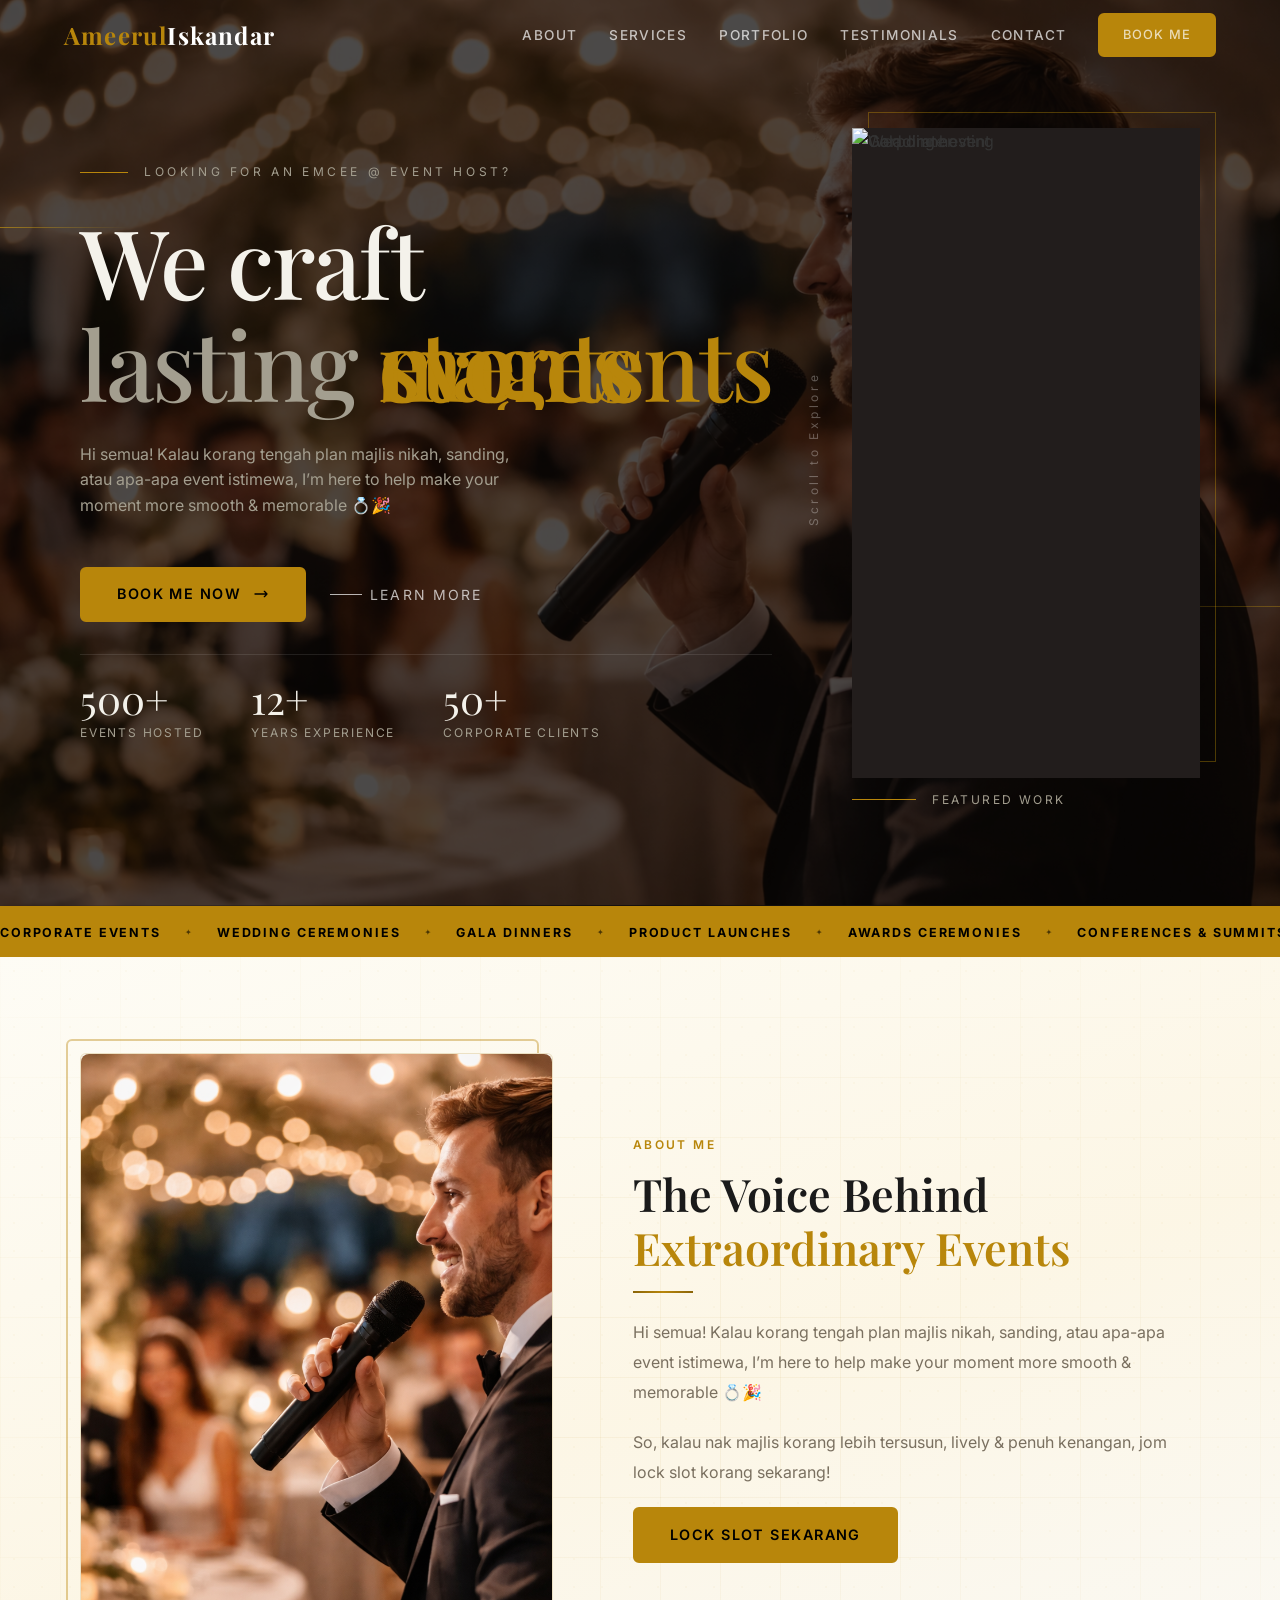
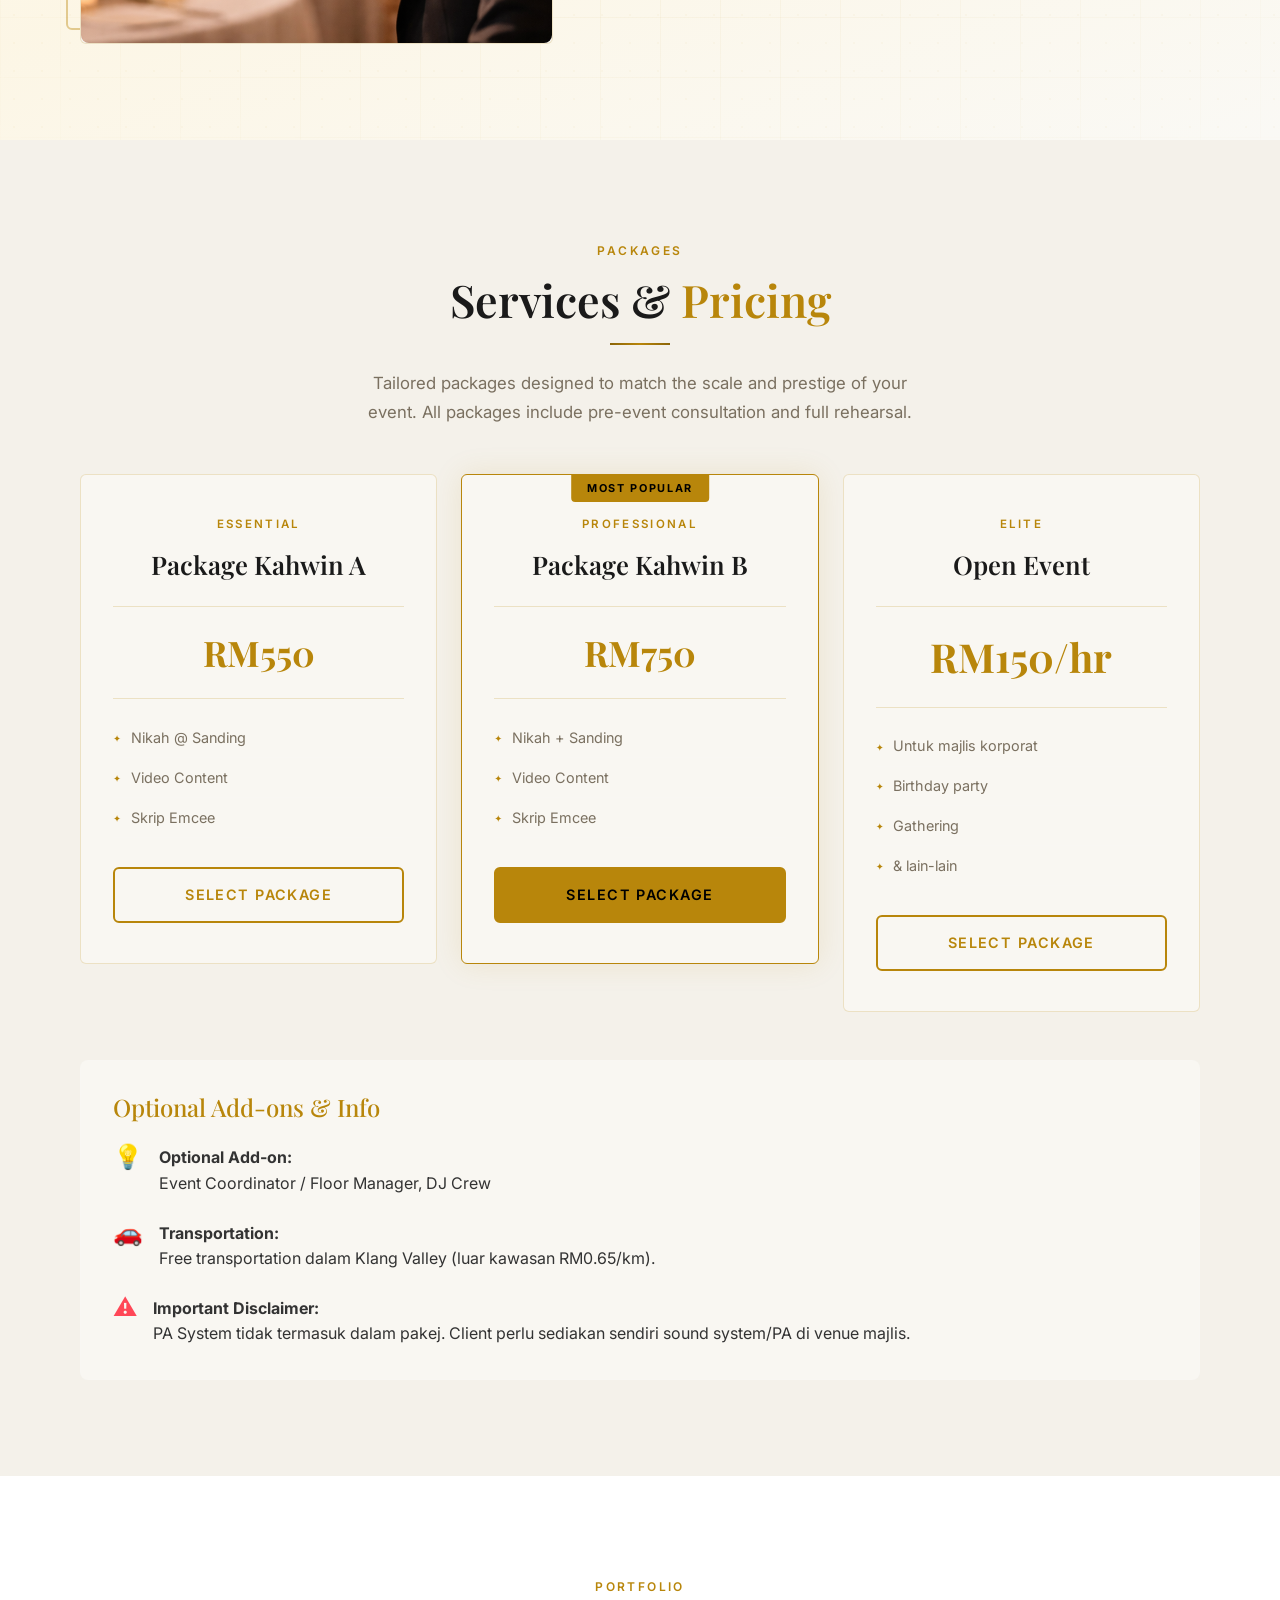
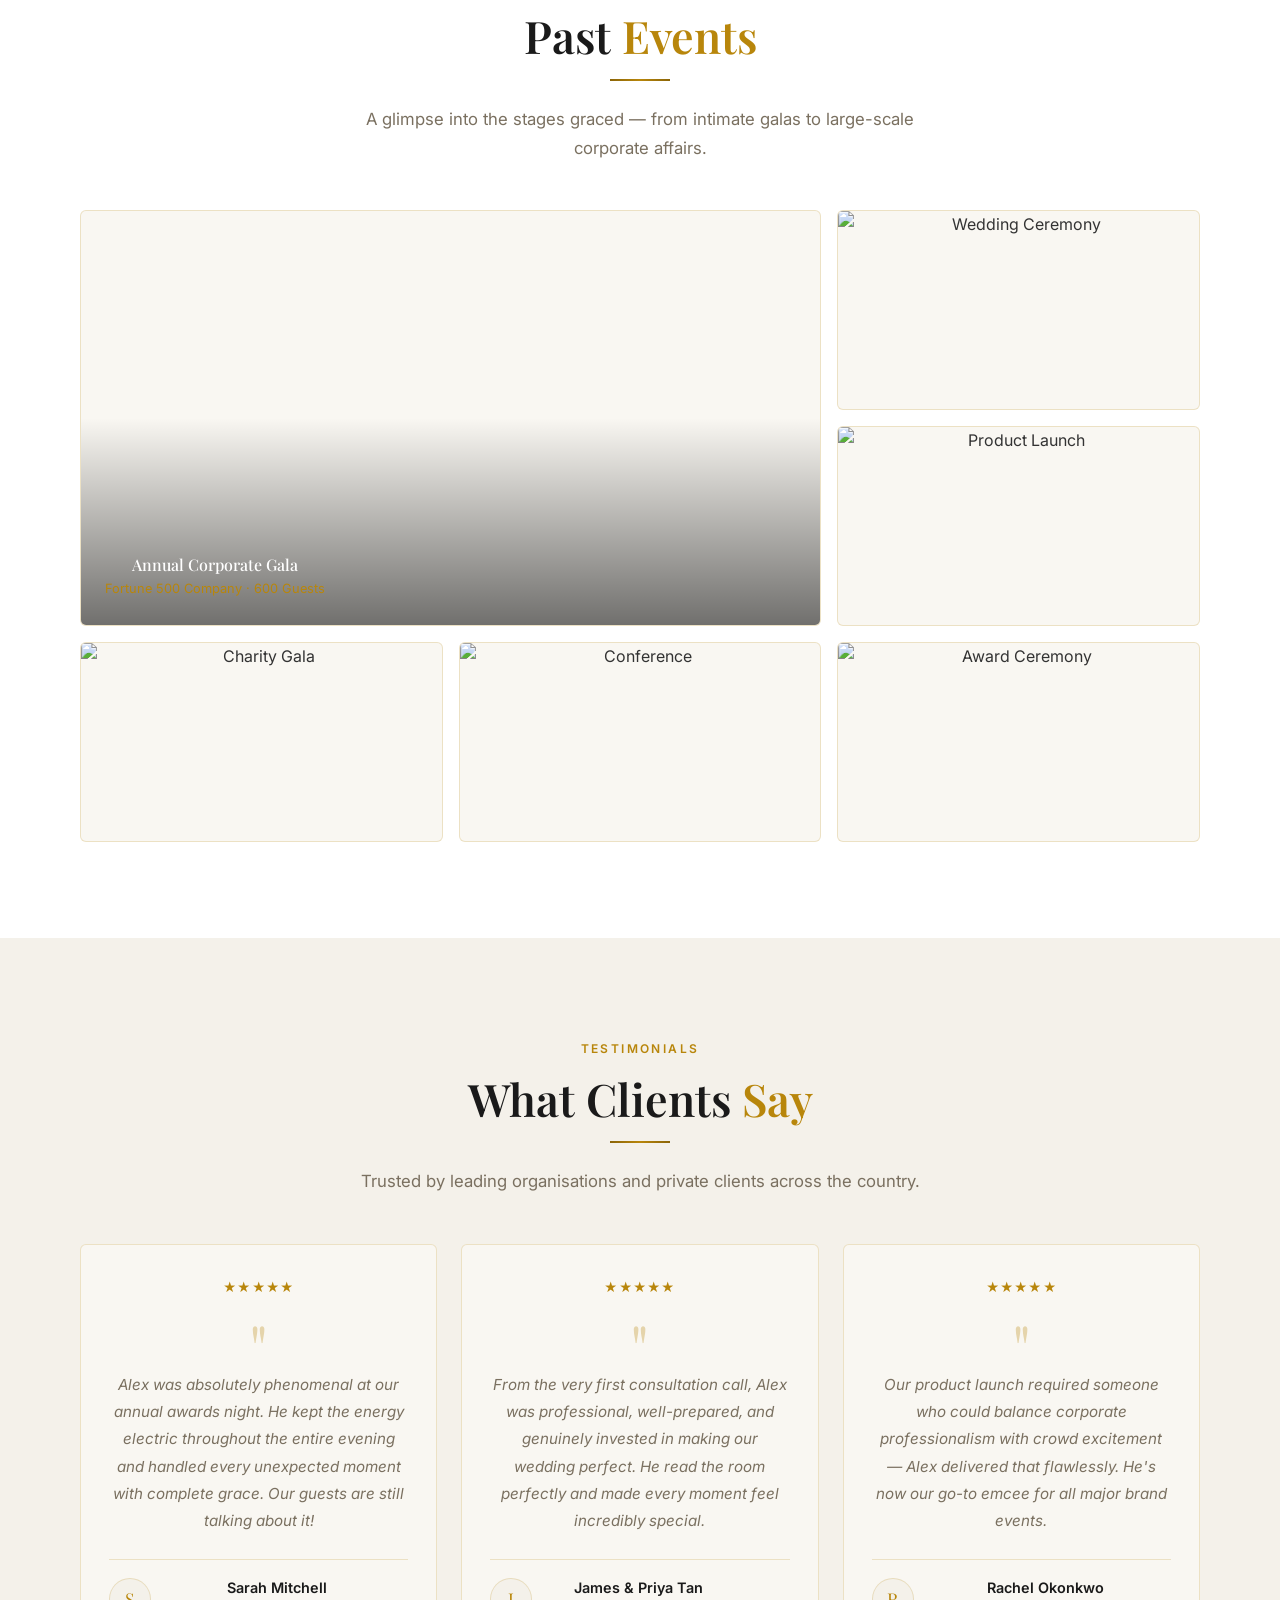
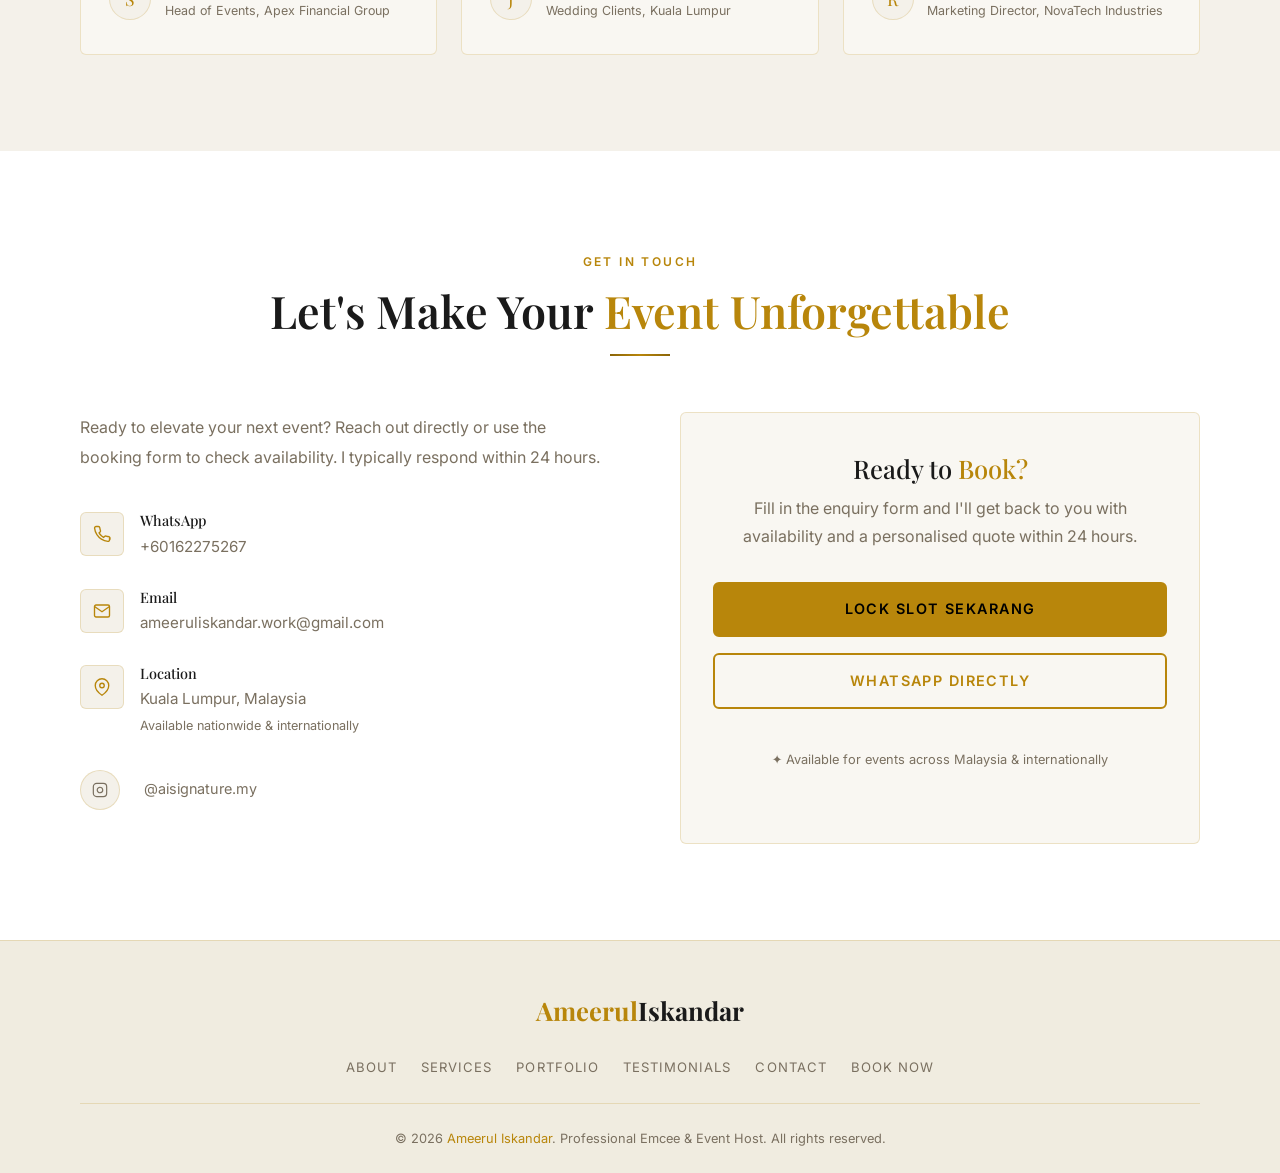
==== commit d8e1a16c: "input real information" ====
--- a/index.html
+++ b/index.html
@@ -1,13 +1,16 @@
 <!DOCTYPE html>
 <html lang="en">
+
 <head>
   <meta charset="UTF-8" />
   <meta name="viewport" content="width=device-width, initial-scale=1.0" />
-  <meta name="description" content="Ameerul Iskandar — Professional Freelance Emcee for Corporate Events, Weddings, Galas, and Product Launches." />
+  <meta name="description"
+    content="Ameerul Iskandar — Professional Freelance Emcee for Corporate Events, Weddings, Galas, and Product Launches." />
   <title>Ameerul Iskandar | Professional Emcee</title>
   <link rel="stylesheet" href="assets/css/style.css" />
   <!-- Inline SVG icons via CSS — no icon library needed -->
 </head>
+
 <body>
 
   <!-- ================================================
@@ -42,7 +45,7 @@
         <div class="hero-text">
           <div class="hero-eyebrow">
             <div class="hero-eyebrow-line"></div>
-            <span>Professional Emcee &amp; Event Host</span>
+            <span>Looking for an Emcee @ Event Host?</span>
           </div>
 
           <h1 class="hero-heading">
@@ -59,15 +62,15 @@
           </h1>
 
           <p class="hero-tagline">
-            Award-winning emcee specialising in corporate events, weddings, and gala dinners —
-            delivering seamless hosting and an unforgettable stage presence.
+            Hi semua! Kalau korang tengah plan majlis nikah, sanding, atau apa-apa event istimewa, I’m here to help make
+            your moment more smooth & memorable 💍🎉
           </p>
 
           <div class="hero-cta">
             <a href="booking.html" class="btn btn-gold">
               Book Me Now
               <svg width="16" height="16" viewBox="0 0 24 24" fill="none" stroke="currentColor" stroke-width="2">
-                <path stroke-linecap="round" stroke-linejoin="round" d="M17 8l4 4m0 0l-4 4m4-4H3"/>
+                <path stroke-linecap="round" stroke-linejoin="round" d="M17 8l4 4m0 0l-4 4m4-4H3" />
               </svg>
             </a>
             <a href="#about" class="hero-btn-secondary">
@@ -97,9 +100,12 @@
           <div class="hero-img-container">
             <div class="hero-img-frame"></div>
             <div class="hero-img-stack">
-              <img src="assets/hero-architecture.jpg" alt="Corporate event" class="hero-img fade-img-1" />
-              <img src="assets/hero-art.jpg"          alt="Gala dinner"     class="hero-img fade-img-2" />
-              <img src="assets/hero-interior.jpg"     alt="Wedding hosting" class="hero-img fade-img-3" />
+              <img src="https://images.unsplash.com/photo-1511795409834-ef04bbd61622?w=800&q=80" alt="Corporate event"
+                class="hero-img fade-img-1" />
+              <img src="https://images.unsplash.com/photo-1515187029135-18ee286d815b?w=800&q=80" alt="Gala dinner"
+                class="hero-img fade-img-2" />
+              <img src="https://images.unsplash.com/photo-1475721027785-f74eccf877e2?w=800&q=80" alt="Wedding hosting"
+                class="hero-img fade-img-3" />
             </div>
             <div class="hero-img-label">
               <div class="hero-img-label-line"></div>
@@ -149,12 +155,9 @@
 
         <div class="about-image-wrap fade-in">
           <div class="about-photo">
-            <div class="about-photo-placeholder">
-              <svg width="64" height="64" viewBox="0 0 24 24" fill="none" stroke="currentColor" stroke-width="1">
-                <circle cx="12" cy="8" r="4"/><path d="M4 20c0-4 3.6-7 8-7s8 3 8 7"/>
-              </svg>
-              <span>Photo Placeholder</span>
-            </div>
+            <img src="assets/Emcee addressing guests at wedding reception.png"
+              alt="Ameerul Iskandar - Professional Emcee"
+              style="width: 100%; height: 100%; object-fit: cover; border-radius: 8px;" />
           </div>
         </div>
 
@@ -163,16 +166,14 @@
           <h2>The Voice Behind <span class="gold-text">Extraordinary Events</span></h2>
           <div class="gold-divider" style="margin-left:0;"></div>
           <p>
-            With over a decade of experience hosting premier corporate events, black-tie galas, wedding
-            celebrations, and high-profile product launches, I bring a rare combination of wit,
-            professionalism, and stage presence that transforms any event into a memorable experience.
+            Hi semua! Kalau korang tengah plan majlis nikah, sanding, atau apa-apa event istimewa, I’m here to help make
+            your moment more smooth & memorable 💍🎉
           </p>
           <p>
-            From intimate boardroom announcements to stadiums of thousands, my mission is simple:
-            keep your audience engaged, your program on schedule, and the energy exactly where it needs to be.
-          </p>
-
-          <a href="booking.html" class="btn btn-gold">Work With Me</a>
+            So, kalau nak majlis korang lebih tersusun, lively & penuh kenangan, jom lock slot korang sekarang!
+          </p>
+
+          <a href="booking.html" class="btn btn-gold">Lock Slot Sekarang</a>
         </div>
 
       </div>
@@ -194,64 +195,76 @@
 
       <div class="packages-grid">
 
-        <!-- Basic -->
+        <!-- Package Kahwin A -->
         <div class="package-card fade-in fade-in-delay-1">
           <div class="package-tier">Essential</div>
-          <div class="package-name">Basic</div>
+          <div class="package-name">Package Kahwin A</div>
           <div class="package-price">
-            <span class="price-from">Starting from</span>
-            <div class="price-amount">$800</div>
+            <div class="price-amount">RM550</div>
           </div>
           <ul class="package-features">
-            <li>Up to 2 hours of hosting</li>
-            <li>Pre-event consultation call</li>
-            <li>Script preparation &amp; run sheet</li>
-            <li>Microphone technique coaching</li>
-            <li>Professional attire</li>
+            <li>Nikah @ Sanding</li>
+            <li>Video Content</li>
+            <li>Skrip Emcee</li>
           </ul>
           <a href="booking.html?package=basic" class="btn btn-outline">Select Package</a>
         </div>
 
-        <!-- Standard (Featured) -->
+        <!-- Package Kahwin B (Featured) -->
         <div class="package-card featured fade-in fade-in-delay-2">
           <div class="package-badge">Most Popular</div>
           <div class="package-tier">Professional</div>
-          <div class="package-name">Standard</div>
+          <div class="package-name">Package Kahwin B</div>
           <div class="package-price">
-            <span class="price-from">Starting from</span>
-            <div class="price-amount">$1,500</div>
+            <div class="price-amount">RM750</div>
           </div>
           <ul class="package-features">
-            <li>Up to 4 hours of hosting</li>
-            <li>Full event production support</li>
-            <li>On-site rehearsal included</li>
-            <li>MC script + program flow</li>
-            <li>Audience engagement activities</li>
-            <li>Post-event debrief</li>
+            <li>Nikah + Sanding</li>
+            <li>Video Content</li>
+            <li>Skrip Emcee</li>
           </ul>
           <a href="booking.html?package=standard" class="btn btn-gold">Select Package</a>
         </div>
 
-        <!-- Premium -->
+        <!-- Open Event -->
         <div class="package-card fade-in fade-in-delay-3">
           <div class="package-tier">Elite</div>
-          <div class="package-name">Premium</div>
+          <div class="package-name">Open Event</div>
           <div class="package-price">
-            <span class="price-from">Starting from</span>
-            <div class="price-amount">$2,800</div>
+            <div class="price-amount" style="font-size:2.5rem;">RM150<span>/hr</span></div>
           </div>
           <ul class="package-features">
-            <li>Full-day hosting (8+ hours)</li>
-            <li>VIP arrival &amp; welcome hosting</li>
-            <li>Multi-stage programme management</li>
-            <li>Live guest interaction &amp; games</li>
-            <li>Bilingual hosting available</li>
-            <li>Priority booking &amp; support</li>
-            <li>Professional recap video script</li>
+            <li>Untuk majlis korporat</li>
+            <li>Birthday party</li>
+            <li>Gathering</li>
+            <li>&amp; lain-lain</li>
           </ul>
           <a href="booking.html?package=premium" class="btn btn-outline">Select Package</a>
         </div>
 
+      </div>
+
+      <div class="package-addons-section fade-in"
+        style="margin-top: 3rem; text-align: left; background: var(--bg-card); padding: 2rem; border-radius: 8px; border: 1px solid rgba(255,255,255,0.05);">
+        <h3 style="font-size: 1.5rem; margin-bottom: 1.5rem;"><span class="gold-text">Optional Add-ons &amp; Info</span>
+        </h3>
+        <ul style="list-style: none; padding: 0; display: grid; gap: 1.5rem;">
+          <li style="display: flex; align-items: start; gap: 1rem;">
+            <span style="color: var(--gold); font-size: 1.5rem; line-height: 1;">💡</span>
+            <div style="line-height: 1.6;"><strong>Optional Add-on:</strong><br>Event Coordinator / Floor Manager, DJ
+              Crew</div>
+          </li>
+          <li style="display: flex; align-items: start; gap: 1rem;">
+            <span style="color: var(--gold); font-size: 1.5rem; line-height: 1;">🚗</span>
+            <div style="line-height: 1.6;"><strong>Transportation:</strong><br>Free transportation dalam Klang Valley
+              (luar kawasan RM0.65/km).</div>
+          </li>
+          <li style="display: flex; align-items: start; gap: 1rem;">
+            <span style="color: #ff4757; font-size: 1.5rem; line-height: 1;">⚠️</span>
+            <div style="line-height: 1.6;"><strong>Important Disclaimer:</strong><br>PA System tidak termasuk dalam
+              pakej. Client perlu sediakan sendiri sound system/PA di venue majlis.</div>
+          </li>
+        </ul>
       </div>
     </div>
   </section>
@@ -271,12 +284,18 @@
       <div class="portfolio-grid">
 
         <div class="portfolio-item pf-1 fade-in">
-          <div class="pf1-slide"><img src="https://images.unsplash.com/photo-1492684223066-81342ee5ff30?w=800&q=75" alt="Corporate Gala Dinner" /></div>
-          <div class="pf1-slide"><img src="https://images.unsplash.com/photo-1519225421980-715cb0215aed?w=800&q=75" alt="Luxury Wedding" /></div>
-          <div class="pf1-slide"><img src="https://images.unsplash.com/photo-1475721027785-f74eccf877e2?w=800&q=75" alt="Product Launch" /></div>
-          <div class="pf1-slide"><img src="https://images.unsplash.com/photo-1511578314322-379afb476865?w=800&q=75" alt="Awards Ceremony" /></div>
-          <div class="pf1-slide"><img src="https://images.unsplash.com/photo-1540575467063-178a50c2df87?w=800&q=75" alt="Annual Conference" /></div>
-          <div class="pf1-slide"><img src="https://images.unsplash.com/photo-1464366400600-7168b8af9bc3?w=800&q=75" alt="Charity Gala" /></div>
+          <div class="pf1-slide"><img src="https://images.unsplash.com/photo-1492684223066-81342ee5ff30?w=800&q=75"
+              alt="Corporate Gala Dinner" /></div>
+          <div class="pf1-slide"><img src="https://images.unsplash.com/photo-1519225421980-715cb0215aed?w=800&q=75"
+              alt="Luxury Wedding" /></div>
+          <div class="pf1-slide"><img src="https://images.unsplash.com/photo-1475721027785-f74eccf877e2?w=800&q=75"
+              alt="Product Launch" /></div>
+          <div class="pf1-slide"><img src="https://images.unsplash.com/photo-1511578314322-379afb476865?w=800&q=75"
+              alt="Awards Ceremony" /></div>
+          <div class="pf1-slide"><img src="https://images.unsplash.com/photo-1540575467063-178a50c2df87?w=800&q=75"
+              alt="Annual Conference" /></div>
+          <div class="pf1-slide"><img src="https://images.unsplash.com/photo-1464366400600-7168b8af9bc3?w=800&q=75"
+              alt="Charity Gala" /></div>
           <div class="portfolio-overlay">
             <div class="portfolio-info pf1-info">
               <h4>Annual Corporate Gala</h4>
@@ -286,7 +305,8 @@
         </div>
 
         <div class="portfolio-item pf-2 fade-in fade-in-delay-1">
-          <img src="https://images.unsplash.com/photo-1519225421980-715cb0215aed?w=600&q=75" alt="Wedding Ceremony" loading="lazy" />
+          <img src="https://images.unsplash.com/photo-1519225421980-715cb0215aed?w=600&q=75" alt="Wedding Ceremony"
+            loading="lazy" />
           <div class="portfolio-overlay">
             <div class="portfolio-info">
               <h4>Luxury Wedding</h4>
@@ -296,7 +316,8 @@
         </div>
 
         <div class="portfolio-item pf-3 fade-in fade-in-delay-2">
-          <img src="https://images.unsplash.com/photo-1475721027785-f74eccf877e2?w=600&q=75" alt="Product Launch" loading="lazy" />
+          <img src="https://images.unsplash.com/photo-1475721027785-f74eccf877e2?w=600&q=75" alt="Product Launch"
+            loading="lazy" />
           <div class="portfolio-overlay">
             <div class="portfolio-info">
               <h4>Product Launch Event</h4>
@@ -306,7 +327,8 @@
         </div>
 
         <div class="portfolio-item pf-4 fade-in fade-in-delay-1">
-          <img src="https://images.unsplash.com/photo-1511578314322-379afb476865?w=600&q=75" alt="Award Ceremony" loading="lazy" />
+          <img src="https://images.unsplash.com/photo-1511578314322-379afb476865?w=600&q=75" alt="Award Ceremony"
+            loading="lazy" />
           <div class="portfolio-overlay">
             <div class="portfolio-info">
               <h4>Awards Ceremony</h4>
@@ -316,7 +338,8 @@
         </div>
 
         <div class="portfolio-item pf-5 fade-in fade-in-delay-2">
-          <img src="https://images.unsplash.com/photo-1540575467063-178a50c2df87?w=600&q=75" alt="Conference" loading="lazy" />
+          <img src="https://images.unsplash.com/photo-1540575467063-178a50c2df87?w=600&q=75" alt="Conference"
+            loading="lazy" />
           <div class="portfolio-overlay">
             <div class="portfolio-info">
               <h4>Annual Conference</h4>
@@ -326,7 +349,8 @@
         </div>
 
         <div class="portfolio-item pf-6 fade-in fade-in-delay-3">
-          <img src="https://images.unsplash.com/photo-1464366400600-7168b8af9bc3?w=600&q=75" alt="Charity Gala" loading="lazy" />
+          <img src="https://images.unsplash.com/photo-1464366400600-7168b8af9bc3?w=600&q=75" alt="Charity Gala"
+            loading="lazy" />
           <div class="portfolio-overlay">
             <div class="portfolio-info">
               <h4>Charity Gala Dinner</h4>
@@ -430,80 +454,65 @@
           <div class="contact-item">
             <div class="contact-icon">
               <svg width="18" height="18" viewBox="0 0 24 24" fill="none" stroke="currentColor" stroke-width="1.8">
-                <path d="M22 16.9v3a2 2 0 01-2.2 2 19.8 19.8 0 01-8.6-3.1 19.5 19.5 0 01-6-6 19.8 19.8 0 01-3.1-8.7A2 2 0 014.1 2h3a2 2 0 012 1.7c.1 1.2.4 2.4.8 3.5a2 2 0 01-.5 2.1L8.1 10.6a16 16 0 006 6l1.3-1.3a2 2 0 012.1-.5c1.1.4 2.3.7 3.5.8a2 2 0 011.7 2.3z"/>
+                <path
+                  d="M22 16.9v3a2 2 0 01-2.2 2 19.8 19.8 0 01-8.6-3.1 19.5 19.5 0 01-6-6 19.8 19.8 0 01-3.1-8.7A2 2 0 014.1 2h3a2 2 0 012 1.7c.1 1.2.4 2.4.8 3.5a2 2 0 01-.5 2.1L8.1 10.6a16 16 0 006 6l1.3-1.3a2 2 0 012.1-.5c1.1.4 2.3.7 3.5.8a2 2 0 011.7 2.3z" />
               </svg>
             </div>
             <div class="contact-detail">
-              <h4>Phone</h4>
-              <a href="tel:+60123456789">+60 12-345 6789</a>
+              <h4>WhatsApp</h4>
+              <a href="https://wa.me/60162275267" target="_blank">+60162275267</a>
             </div>
           </div>
 
           <div class="contact-item">
             <div class="contact-icon">
               <svg width="18" height="18" viewBox="0 0 24 24" fill="none" stroke="currentColor" stroke-width="1.8">
-                <path d="M4 4h16c1.1 0 2 .9 2 2v12c0 1.1-.9 2-2 2H4c-1.1 0-2-.9-2-2V6c0-1.1.9-2 2-2z"/><polyline points="22,6 12,13 2,6"/>
+                <path d="M4 4h16c1.1 0 2 .9 2 2v12c0 1.1-.9 2-2 2H4c-1.1 0-2-.9-2-2V6c0-1.1.9-2 2-2z" />
+                <polyline points="22,6 12,13 2,6" />
               </svg>
             </div>
             <div class="contact-detail">
               <h4>Email</h4>
-              <a href="mailto:hello@alexmorganmc.com">hello@alexmorganmc.com</a>
+              <a href="mailto:ameeruliskandar.work@gmail.com">ameeruliskandar.work@gmail.com</a>
             </div>
           </div>
 
           <div class="contact-item">
             <div class="contact-icon">
               <svg width="18" height="18" viewBox="0 0 24 24" fill="none" stroke="currentColor" stroke-width="1.8">
-                <path d="M21 10c0 7-9 13-9 13s-9-6-9-13a9 9 0 0118 0z"/><circle cx="12" cy="10" r="3"/>
+                <path d="M21 10c0 7-9 13-9 13s-9-6-9-13a9 9 0 0118 0z" />
+                <circle cx="12" cy="10" r="3" />
               </svg>
             </div>
             <div class="contact-detail">
               <h4>Location</h4>
-              <p>Kuala Lumpur, Malaysia<br><small style="color:var(--text-muted);">Available nationwide &amp; internationally</small></p>
-            </div>
-          </div>
-
-          <div class="social-links">
+              <p>Kuala Lumpur, Malaysia<br><small style="color:var(--text-muted);">Available nationwide &amp;
+                  internationally</small></p>
+            </div>
+          </div>
+
+          <div class="social-links" style="display:flex; align-items:center; gap:1.5rem;">
             <!-- Instagram -->
-            <a href="#" class="social-link" aria-label="Instagram">
+            <a href="https://www.instagram.com/aisignature.my?igsh=MWF4NXVlb2EyZW94Yw%3D%3D&utm_source=qr"
+              target="_blank" class="social-link" aria-label="Instagram">
               <svg width="16" height="16" viewBox="0 0 24 24" fill="none" stroke="currentColor" stroke-width="1.8">
-                <rect x="2" y="2" width="20" height="20" rx="5" ry="5"/><path d="M16 11.4a4 4 0 11-8.1 1.2A4 4 0 0116 11.4z"/><line x1="17.5" y1="6.5" x2="17.51" y2="6.5"/>
+                <rect x="2" y="2" width="20" height="20" rx="5" ry="5" />
+                <path d="M16 11.4a4 4 0 11-8.1 1.2A4 4 0 0116 11.4z" />
+                <line x1="17.5" y1="6.5" x2="17.51" y2="6.5" />
               </svg>
             </a>
-            <!-- Facebook -->
-            <a href="#" class="social-link" aria-label="Facebook">
-              <svg width="16" height="16" viewBox="0 0 24 24" fill="none" stroke="currentColor" stroke-width="1.8">
-                <path d="M18 2h-3a5 5 0 00-5 5v3H7v4h3v8h4v-8h3l1-4h-4V7a1 1 0 011-1h3z"/>
-              </svg>
-            </a>
-            <!-- LinkedIn -->
-            <a href="#" class="social-link" aria-label="LinkedIn">
-              <svg width="16" height="16" viewBox="0 0 24 24" fill="none" stroke="currentColor" stroke-width="1.8">
-                <path d="M16 8a6 6 0 016 6v7h-4v-7a2 2 0 00-2-2 2 2 0 00-2 2v7h-4v-7a6 6 0 016-6zM2 9h4v12H2zM4 6a2 2 0 100-4 2 2 0 000 4z"/>
-              </svg>
-            </a>
-            <!-- YouTube -->
-            <a href="#" class="social-link" aria-label="YouTube">
-              <svg width="16" height="16" viewBox="0 0 24 24" fill="none" stroke="currentColor" stroke-width="1.8">
-                <path d="M22.5 6.4a2.8 2.8 0 00-2-2C18.9 4 12 4 12 4s-6.9 0-8.5.4a2.8 2.8 0 00-2 2A29 29 0 001 12a29 29 0 00.5 5.6 2.8 2.8 0 002 2C5.1 20 12 20 12 20s6.9 0 8.5-.4a2.8 2.8 0 002-2A29 29 0 0023 12a29 29 0 00-.5-5.6z"/><polygon points="9.75 15.02 15.5 12 9.75 8.98 9.75 15.02"/>
-              </svg>
-            </a>
-            <!-- TikTok -->
-            <a href="#" class="social-link" aria-label="TikTok">
-              <svg width="16" height="16" viewBox="0 0 24 24" fill="none" stroke="currentColor" stroke-width="1.8">
-                <path d="M9 12a4 4 0 104 4V4a5 5 0 005 5"/>
-              </svg>
-            </a>
+            <span style="font-size: 0.9rem; color: var(--text-muted);">@aisignature.my</span>
           </div>
         </div>
 
         <div class="contact-cta-card fade-in fade-in-delay-2">
           <h3>Ready to <span class="gold-text">Book?</span></h3>
           <p>
-            Fill in the enquiry form and I'll get back to you with availability and a personalised quote within 24 hours.
-          </p>
-          <a href="booking.html" class="btn btn-gold">Submit Booking Enquiry</a>
-          <a href="tel:+60123456789" class="btn btn-outline">Call Directly</a>
+            Fill in the enquiry form and I'll get back to you with availability and a personalised quote within 24
+            hours.
+          </p>
+          <a href="booking.html" class="btn btn-gold">Lock Slot Sekarang</a>
+          <a href="https://wa.me/60162275267" target="_blank" class="btn btn-outline">WhatsApp Directly</a>
           <p style="font-size:0.8rem; margin-top:1.5rem; color:var(--text-muted);">
             ✦ Available for events across Malaysia &amp; internationally
           </p>
@@ -530,7 +539,8 @@
         </nav>
         <div class="footer-divider"></div>
         <p class="footer-copy">
-          &copy; 2026 <a href="index.html">Ameerul Iskandar</a>. Professional Emcee &amp; Event Host. All rights reserved.
+          &copy; 2026 <a href="index.html">Ameerul Iskandar</a>. Professional Emcee &amp; Event Host. All rights
+          reserved.
         </p>
       </div>
     </div>
@@ -538,4 +548,5 @@
 
   <script src="assets/js/main.js"></script>
 </body>
-</html>
+
+</html>
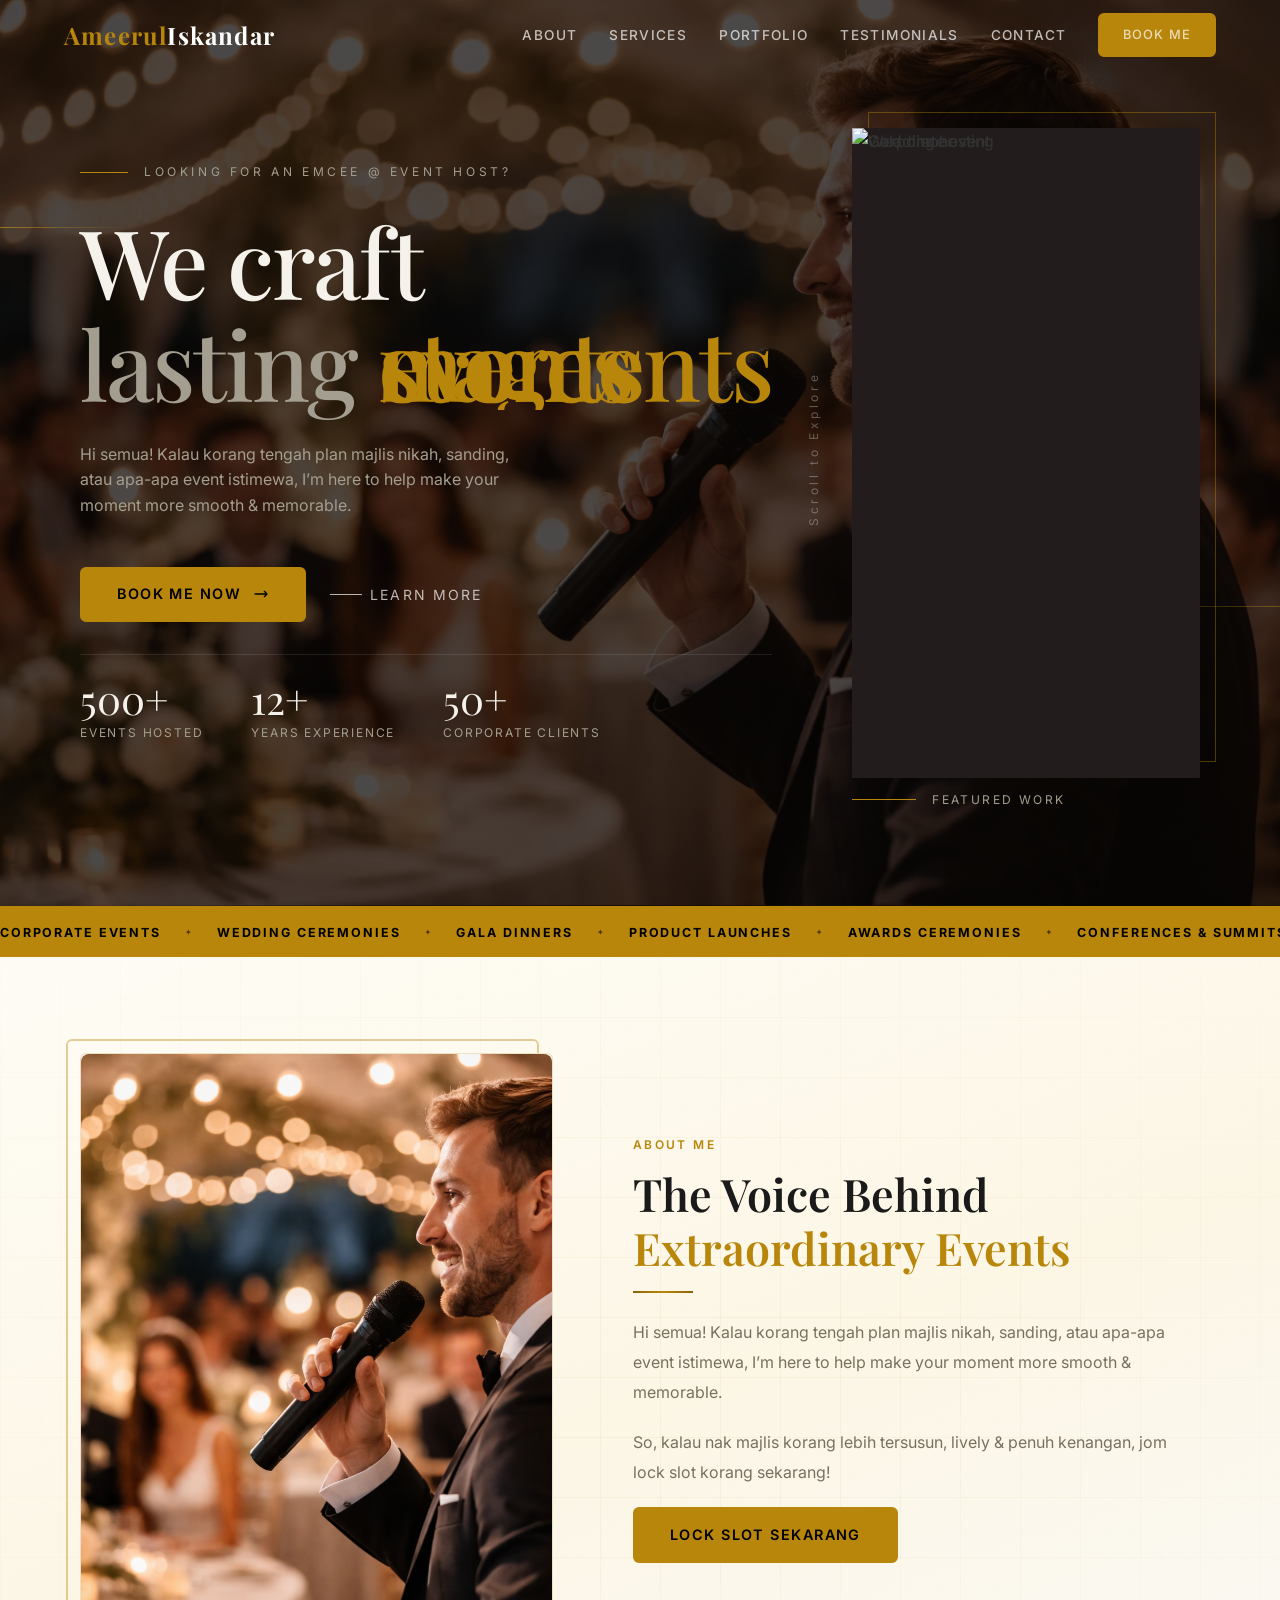
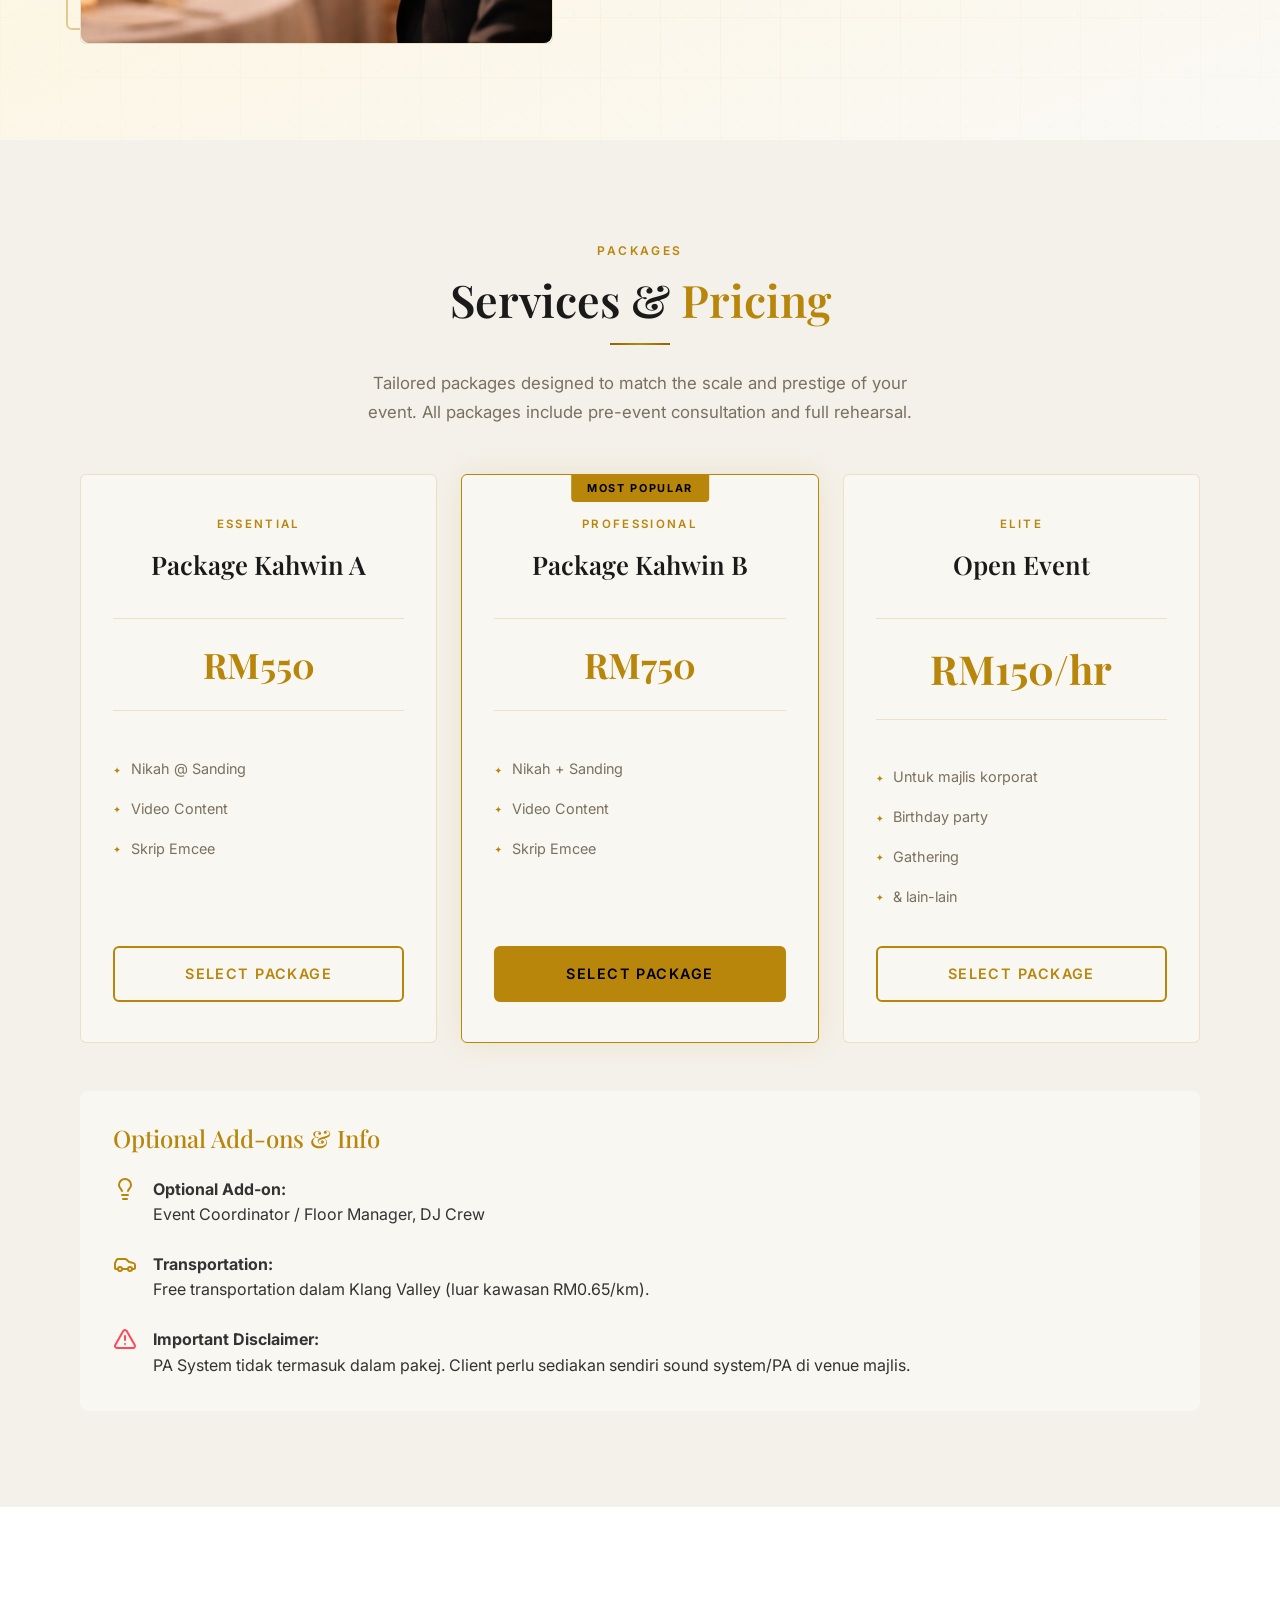
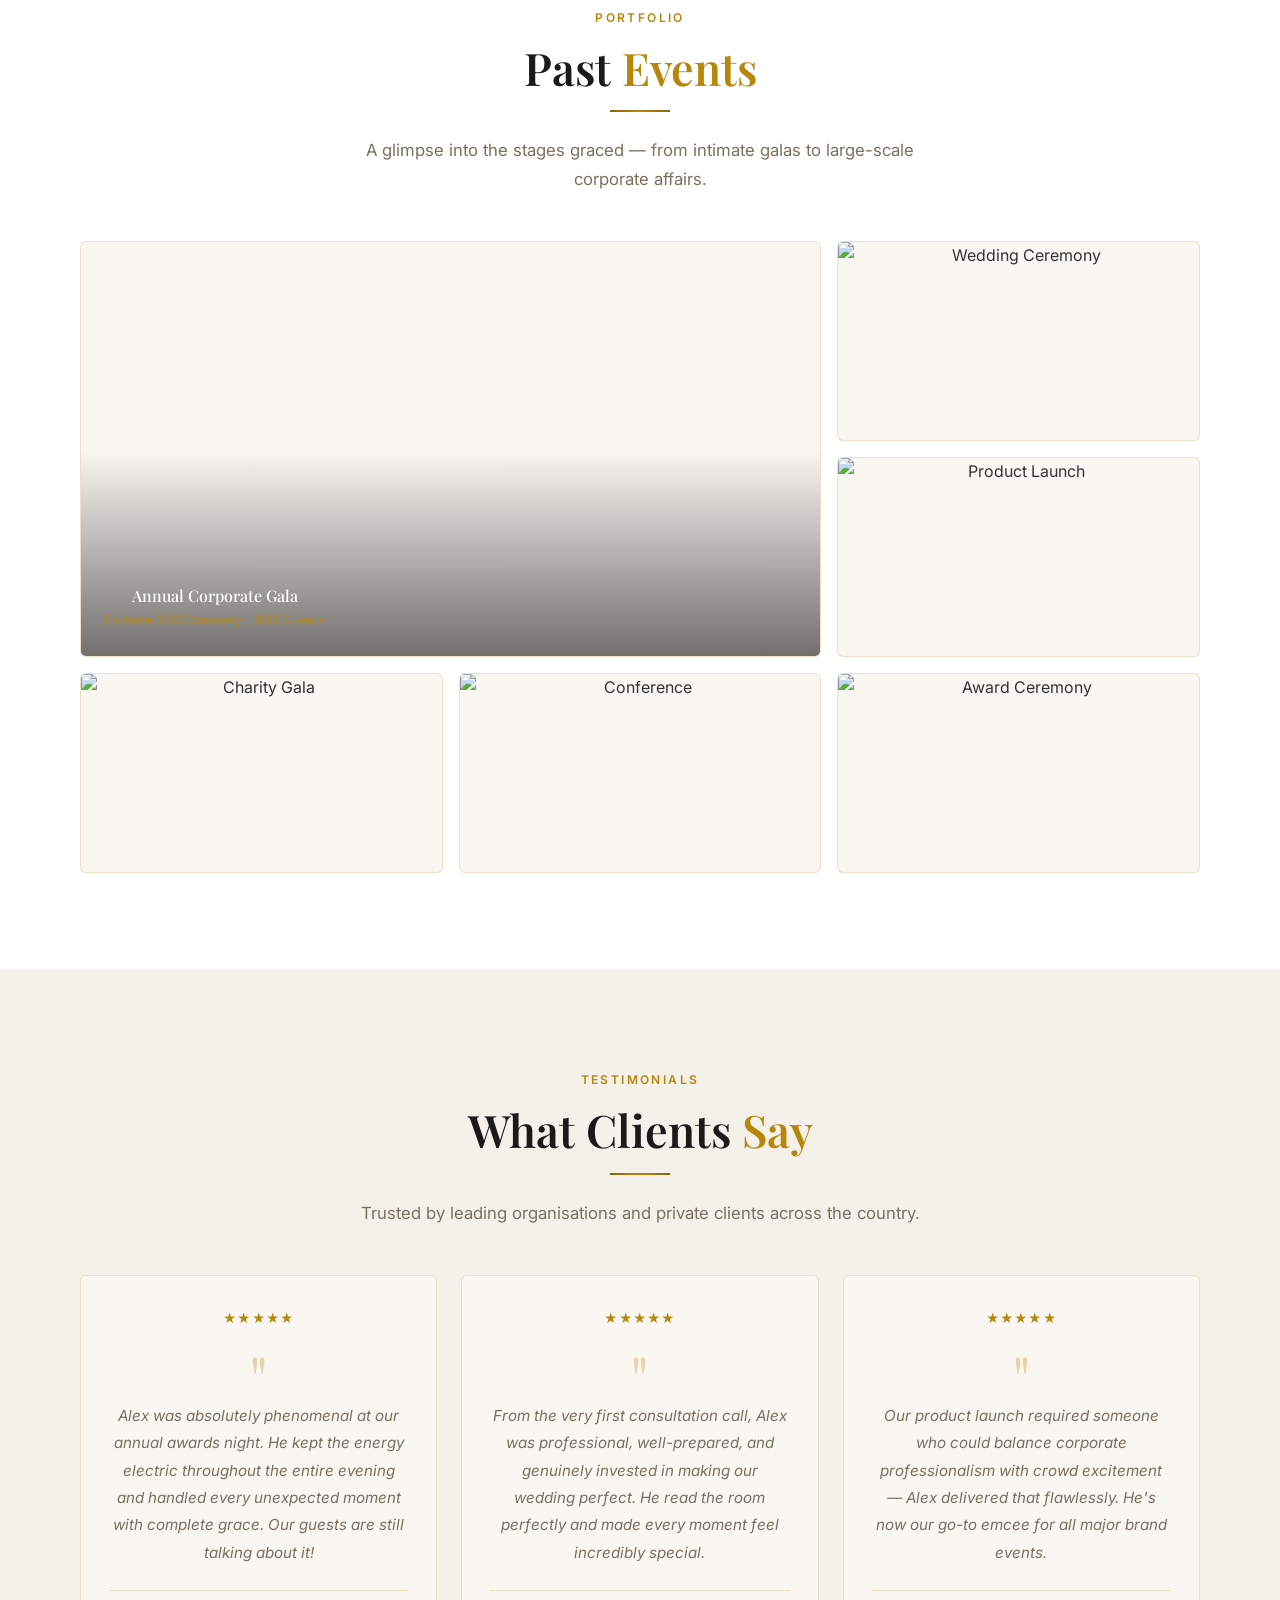
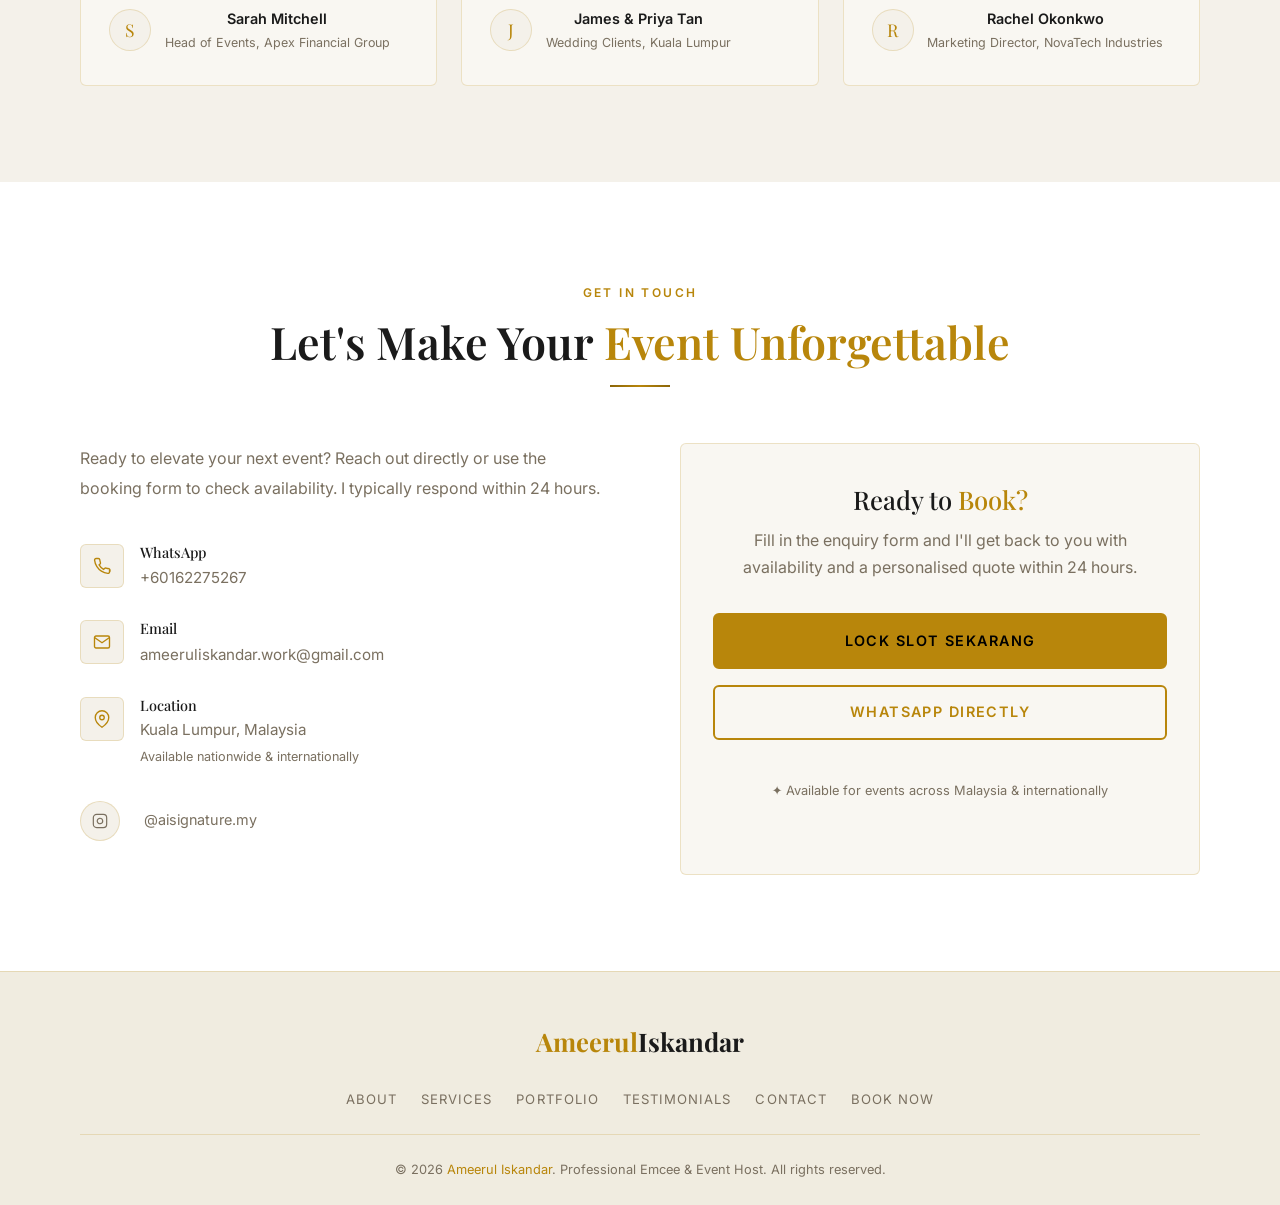
==== commit ff0745b8: "update" ====
--- a/index.html
+++ b/index.html
@@ -63,7 +63,7 @@
 
           <p class="hero-tagline">
             Hi semua! Kalau korang tengah plan majlis nikah, sanding, atau apa-apa event istimewa, I’m here to help make
-            your moment more smooth & memorable 💍🎉
+            your moment more smooth & memorable.
           </p>
 
           <div class="hero-cta">
@@ -167,7 +167,7 @@
           <div class="gold-divider" style="margin-left:0;"></div>
           <p>
             Hi semua! Kalau korang tengah plan majlis nikah, sanding, atau apa-apa event istimewa, I’m here to help make
-            your moment more smooth & memorable 💍🎉
+            your moment more smooth & memorable.
           </p>
           <p>
             So, kalau nak majlis korang lebih tersusun, lively & penuh kenangan, jom lock slot korang sekarang!
@@ -250,17 +250,37 @@
         </h3>
         <ul style="list-style: none; padding: 0; display: grid; gap: 1.5rem;">
           <li style="display: flex; align-items: start; gap: 1rem;">
-            <span style="color: var(--gold); font-size: 1.5rem; line-height: 1;">💡</span>
+            <svg style="color: var(--gold); min-width: 24px; min-height: 24px;" width="24" height="24"
+              viewBox="0 0 24 24" fill="none" stroke="currentColor" stroke-width="2" stroke-linecap="round"
+              stroke-linejoin="round">
+              <path
+                d="M15 14c.2-1 .7-1.7 1.5-2.5 1-.9 1.5-2.2 1.5-3.5A6 6 0 0 0 6 8c0 1 .2 2.2 1.5 3.5.7.9 1.2 1.5 1.5 2.5" />
+              <path d="M9 18h6" />
+              <path d="M10 22h4" />
+            </svg>
             <div style="line-height: 1.6;"><strong>Optional Add-on:</strong><br>Event Coordinator / Floor Manager, DJ
               Crew</div>
           </li>
           <li style="display: flex; align-items: start; gap: 1rem;">
-            <span style="color: var(--gold); font-size: 1.5rem; line-height: 1;">🚗</span>
+            <svg style="color: var(--gold); min-width: 24px; min-height: 24px;" width="24" height="24"
+              viewBox="0 0 24 24" fill="none" stroke="currentColor" stroke-width="2" stroke-linecap="round"
+              stroke-linejoin="round">
+              <path
+                d="M19 17h2c.6 0 1-.4 1-1v-3c0-.9-.7-1.7-1.5-1.9C18.7 10.6 16 10 16 10s-1.3-1.4-2.2-2.3c-.5-.4-1.1-.7-1.8-.7H5c-.6 0-1.1.4-1.4.9l-1.4 2.9A3.7 3.7 0 0 0 2 12v4c0 .6.4 1 1 1h2" />
+              <circle cx="7" cy="17" r="2" />
+              <path d="M9 17h6" />
+              <circle cx="17" cy="17" r="2" />
+            </svg>
             <div style="line-height: 1.6;"><strong>Transportation:</strong><br>Free transportation dalam Klang Valley
               (luar kawasan RM0.65/km).</div>
           </li>
           <li style="display: flex; align-items: start; gap: 1rem;">
-            <span style="color: #ff4757; font-size: 1.5rem; line-height: 1;">⚠️</span>
+            <svg style="color: #ff4757; min-width: 24px; min-height: 24px;" width="24" height="24" viewBox="0 0 24 24"
+              fill="none" stroke="currentColor" stroke-width="2" stroke-linecap="round" stroke-linejoin="round">
+              <path d="m21.73 18-8-14a2 2 0 0 0-3.48 0l-8 14A2 2 0 0 0 4 21h16a2 2 0 0 0 1.73-3Z" />
+              <path d="M12 9v4" />
+              <path d="M12 17h.01" />
+            </svg>
             <div style="line-height: 1.6;"><strong>Important Disclaimer:</strong><br>PA System tidak termasuk dalam
               pakej. Client perlu sediakan sendiri sound system/PA di venue majlis.</div>
           </li>
--- a/assets/css/style.css
+++ b/assets/css/style.css
@@ -664,7 +664,7 @@
   display: grid;
   grid-template-columns: repeat(3, 1fr);
   gap: 1.5rem;
-  align-items: start;
+  align-items: stretch;
 }
 .package-card {
   background: var(--bg-card);
@@ -672,6 +672,8 @@
   border-radius: var(--radius);
   padding: 2.5rem 2rem;
   position: relative;
+  display: flex;
+  flex-direction: column;
   transition: transform var(--transition), box-shadow var(--transition), border-color var(--transition);
 }
 .package-card:hover {
@@ -725,7 +727,7 @@
   font-weight: 700;
   color: var(--gold);
 }
-.package-features { margin: 1.2rem 0 1.8rem; }
+.package-features { margin: 1.2rem 0 1.8rem; flex-grow: 1; }
 .package-features li {
   display: flex;
   align-items: flex-start;
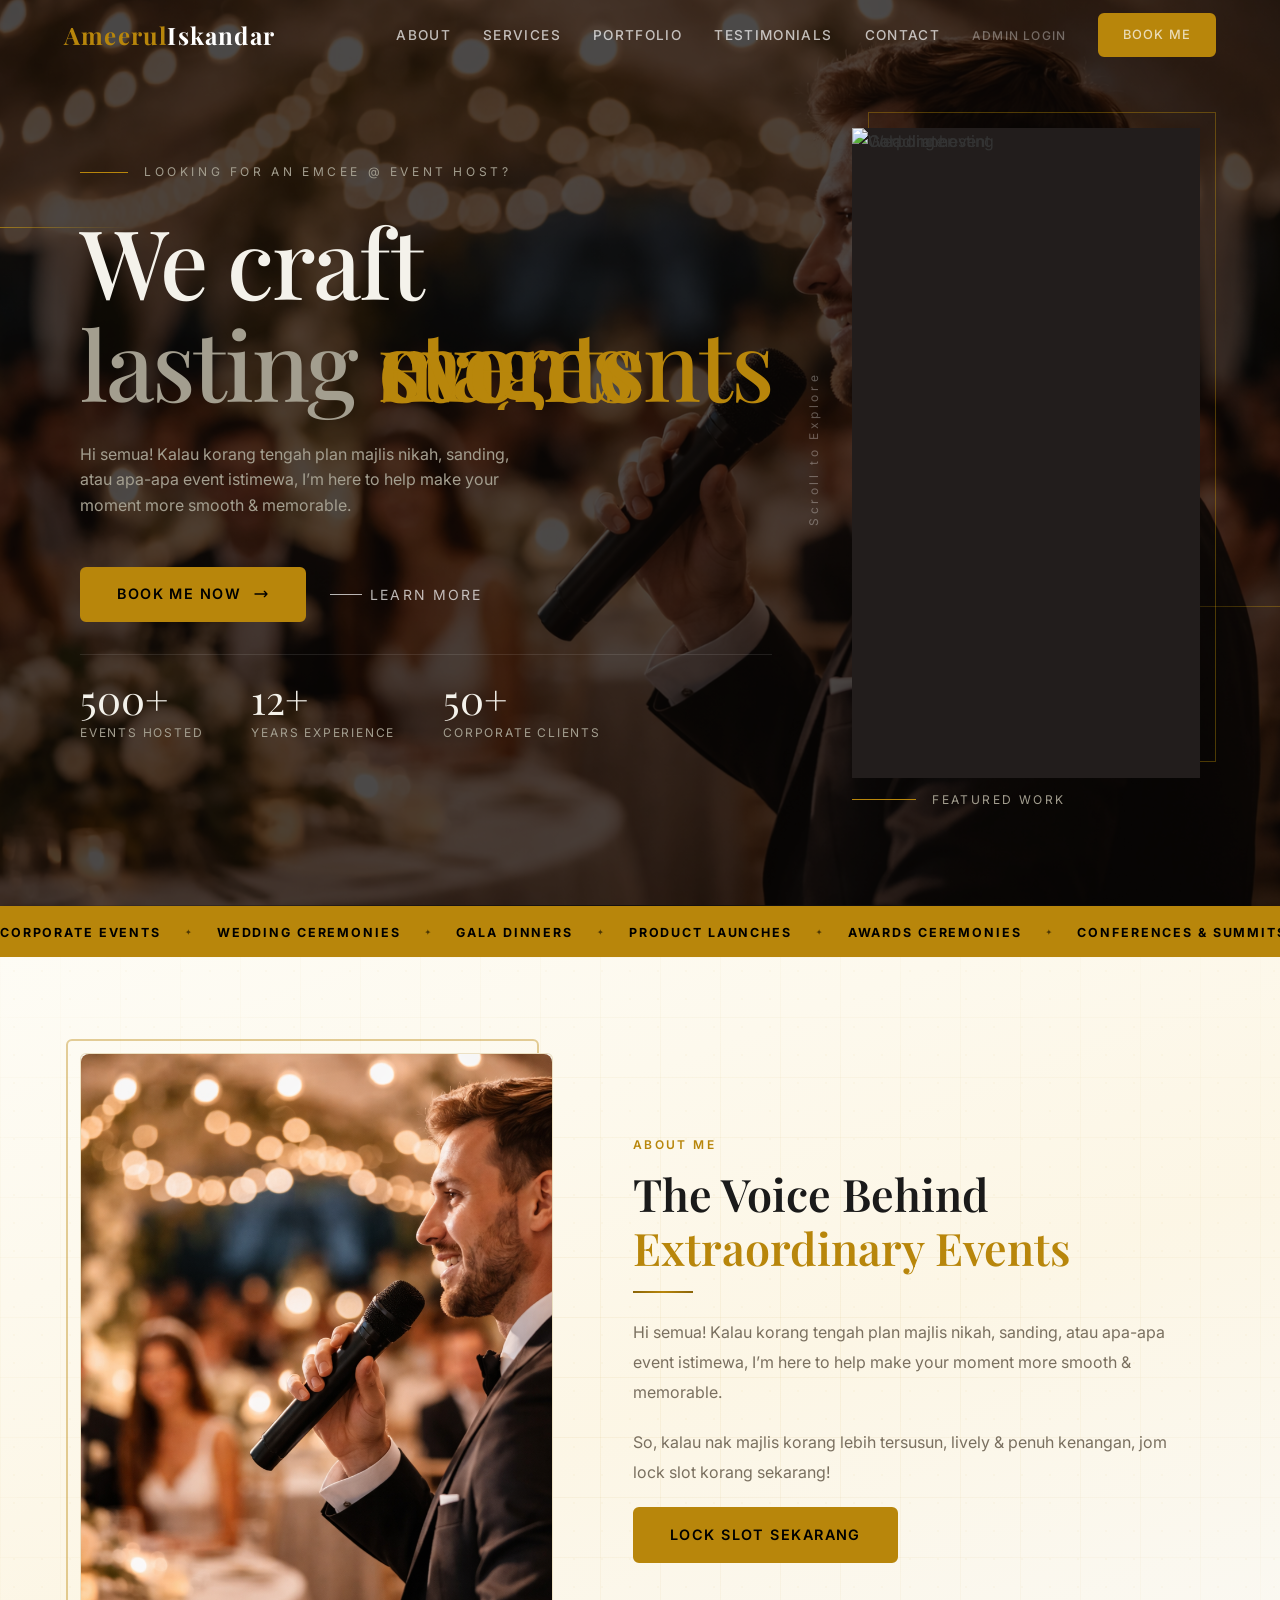
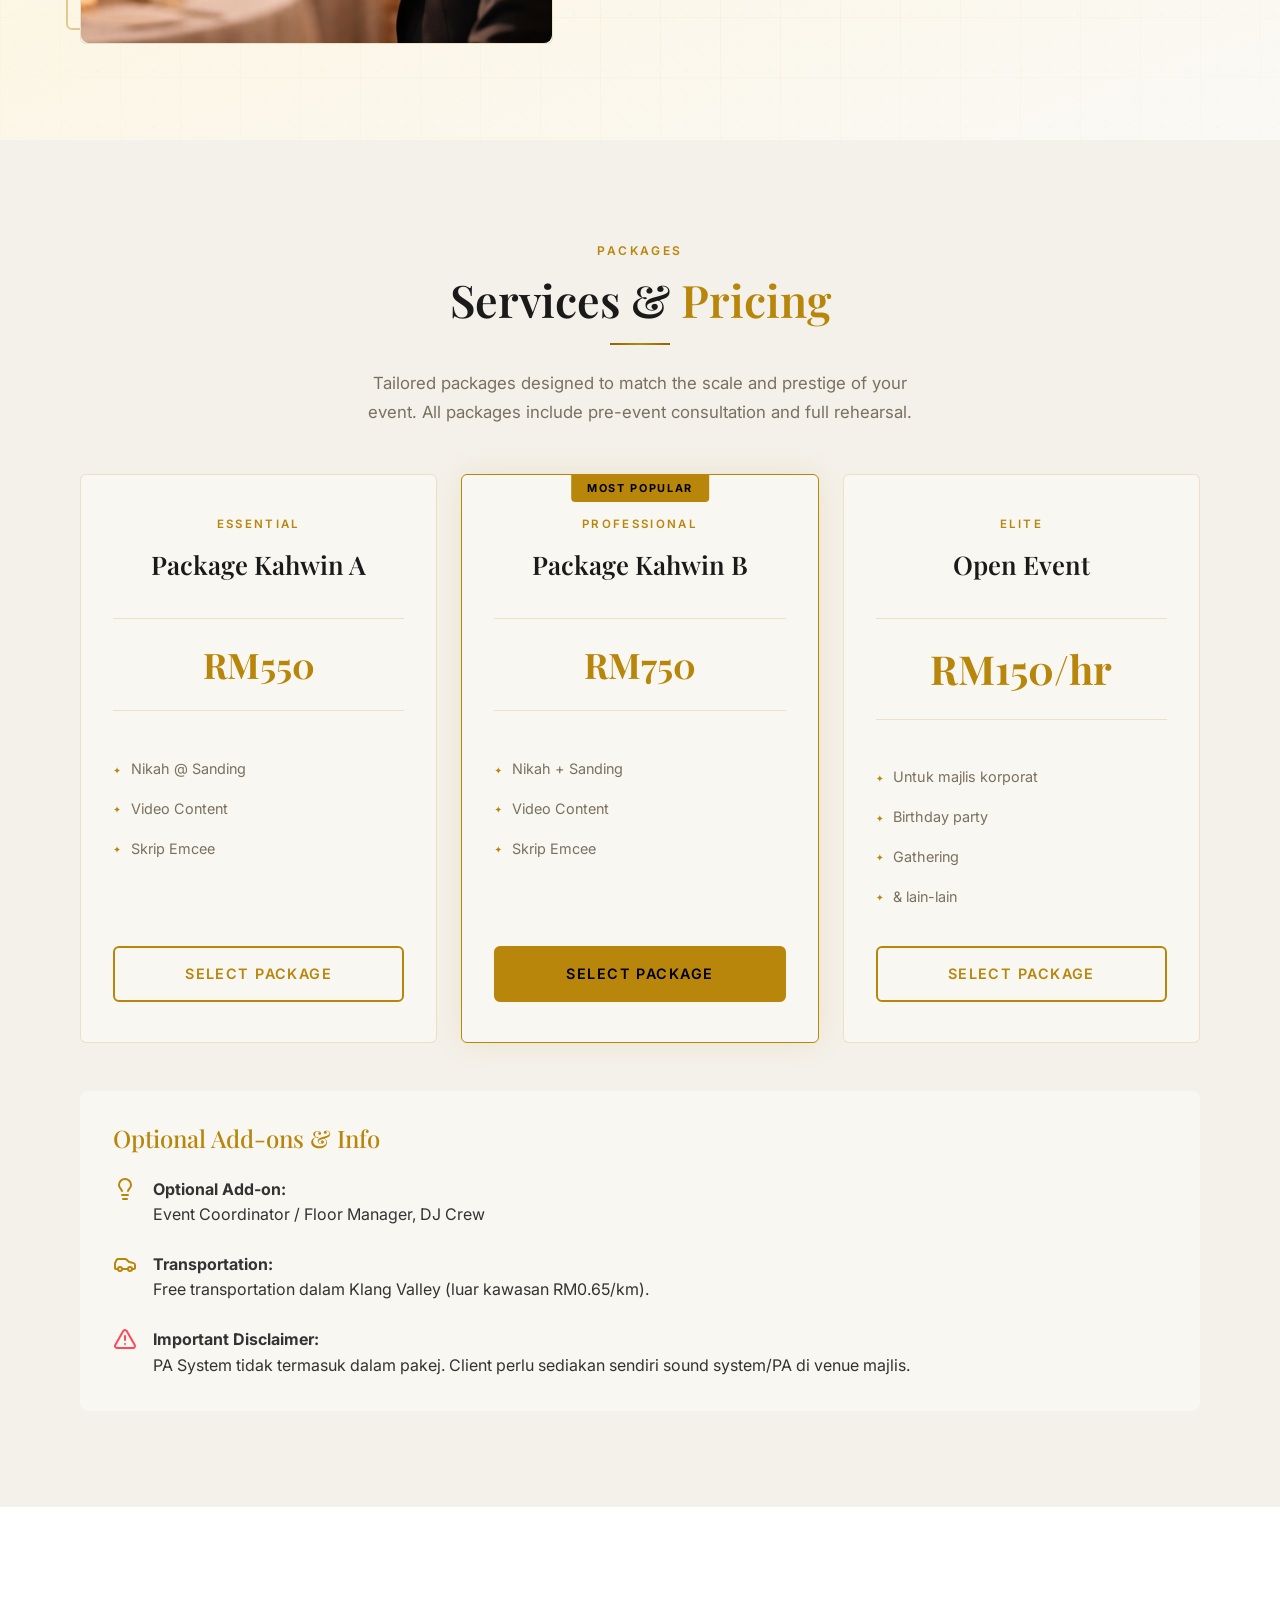
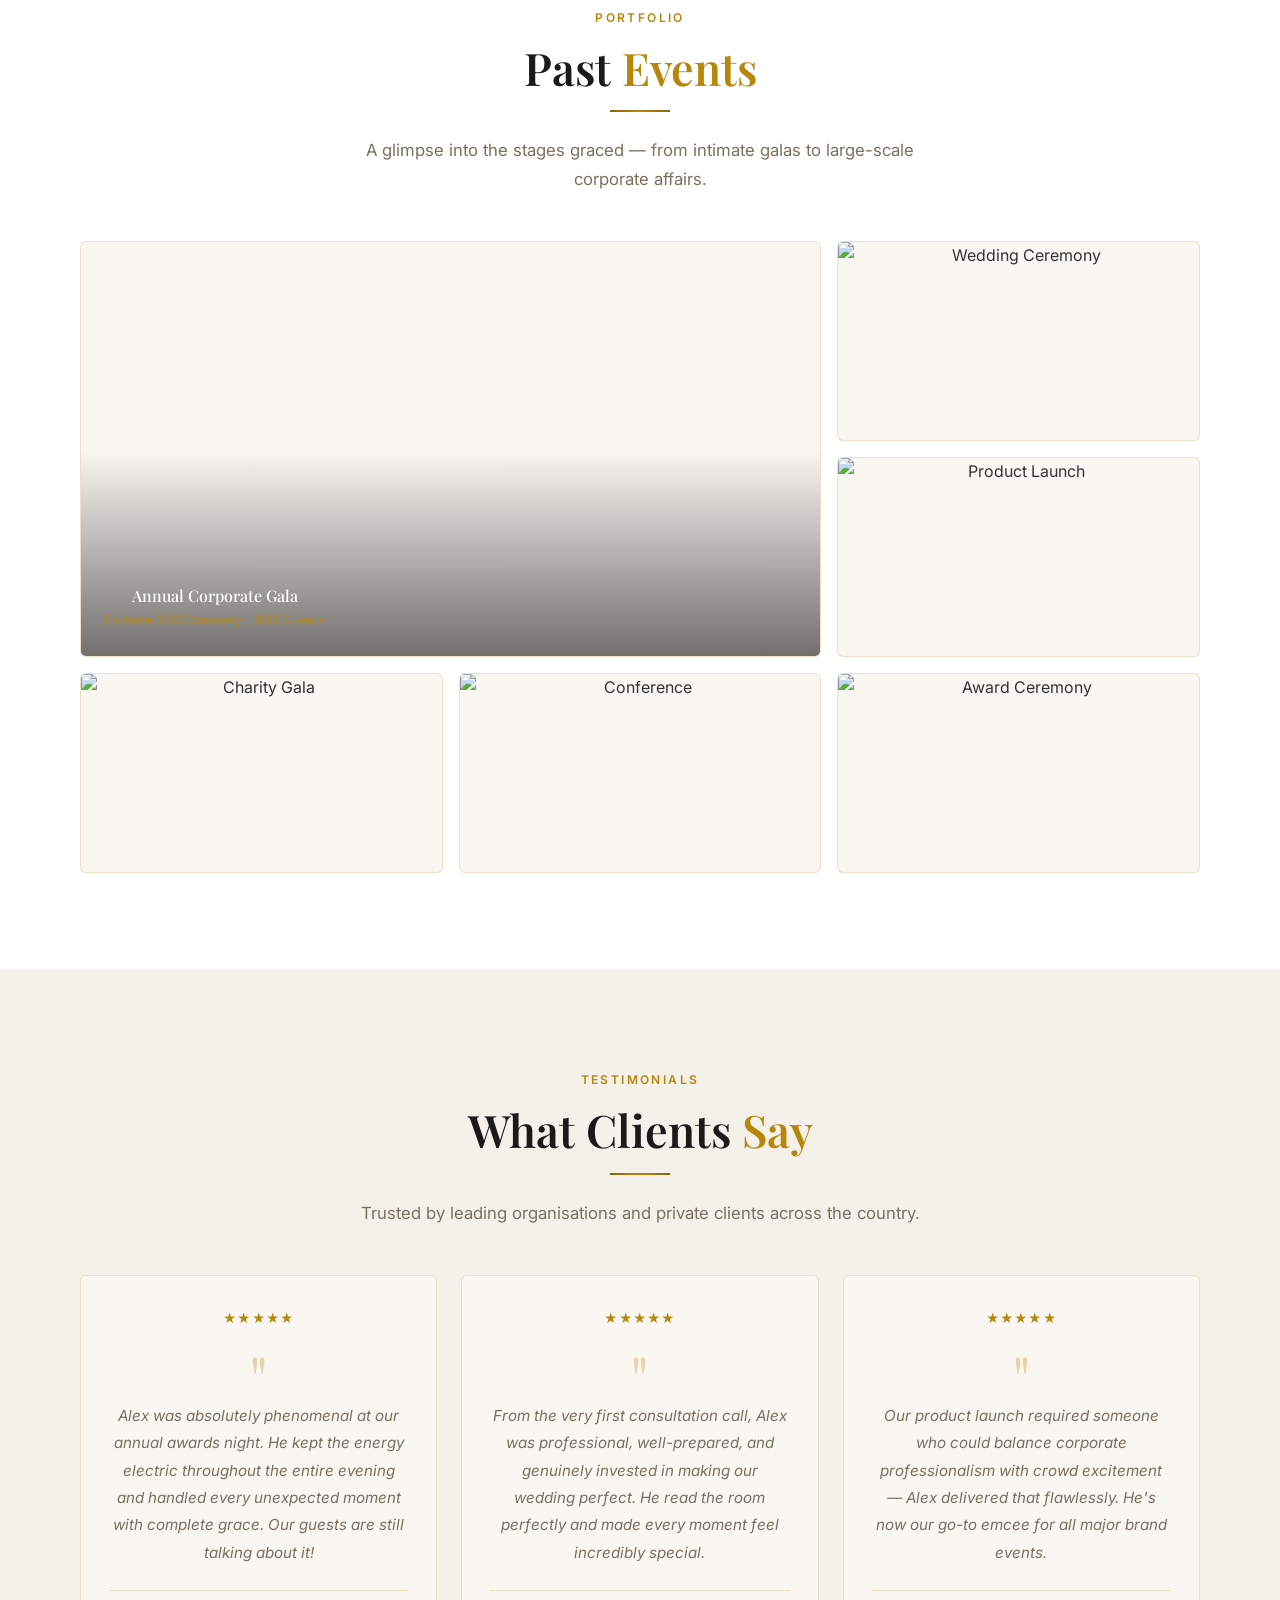
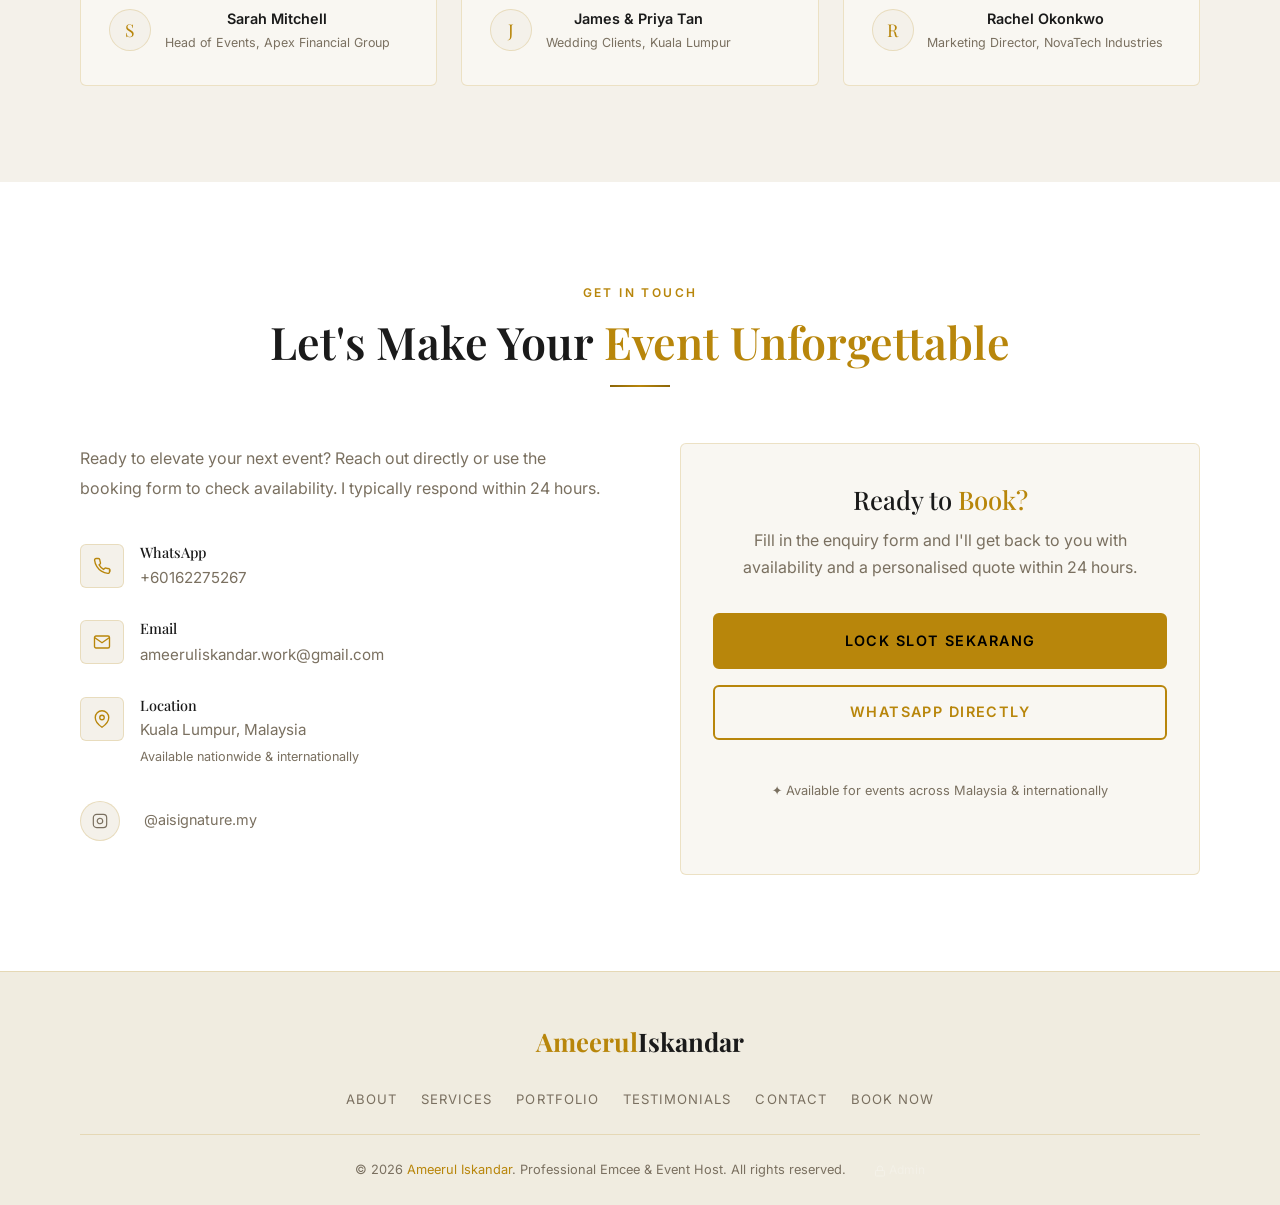
==== commit 4e299a4e: "feat: implement admin dashboard with database connectivity and booking management system" ====
--- a/index.html
+++ b/index.html
@@ -27,6 +27,7 @@
       <li><a href="#portfolio">Portfolio</a></li>
       <li><a href="#testimonials">Testimonials</a></li>
       <li><a href="#contact">Contact</a></li>
+      <li><a href="admin/login.php" style="font-size: 0.75rem; opacity: 0.5;">Admin Login</a></li>
       <li><a href="booking.html" class="btn btn-gold">Book Me</a></li>
     </ul>
   </nav>
@@ -561,6 +562,13 @@
         <p class="footer-copy">
           &copy; 2026 <a href="index.html">Ameerul Iskandar</a>. Professional Emcee &amp; Event Host. All rights
           reserved.
+          <span style="margin-left: 1.5rem;">
+            <a href="admin/login.php" style="color: rgba(255,255,255,0.25); font-size: 0.75rem; text-decoration: none; transition: color 0.3s;" onmouseover="this.style.color='var(--gold)'" onmouseout="this.style.color='rgba(255,255,255,0.25)'">
+              <svg width="12" height="12" viewBox="0 0 24 24" fill="none" stroke="currentColor" stroke-width="2" style="vertical-align: middle; margin-right: 3px;">
+                <rect x="3" y="11" width="18" height="11" rx="2" ry="2"/><path d="M7 11V7a5 5 0 0110 0v4"/>
+              </svg>Admin
+            </a>
+          </span>
         </p>
       </div>
     </div>
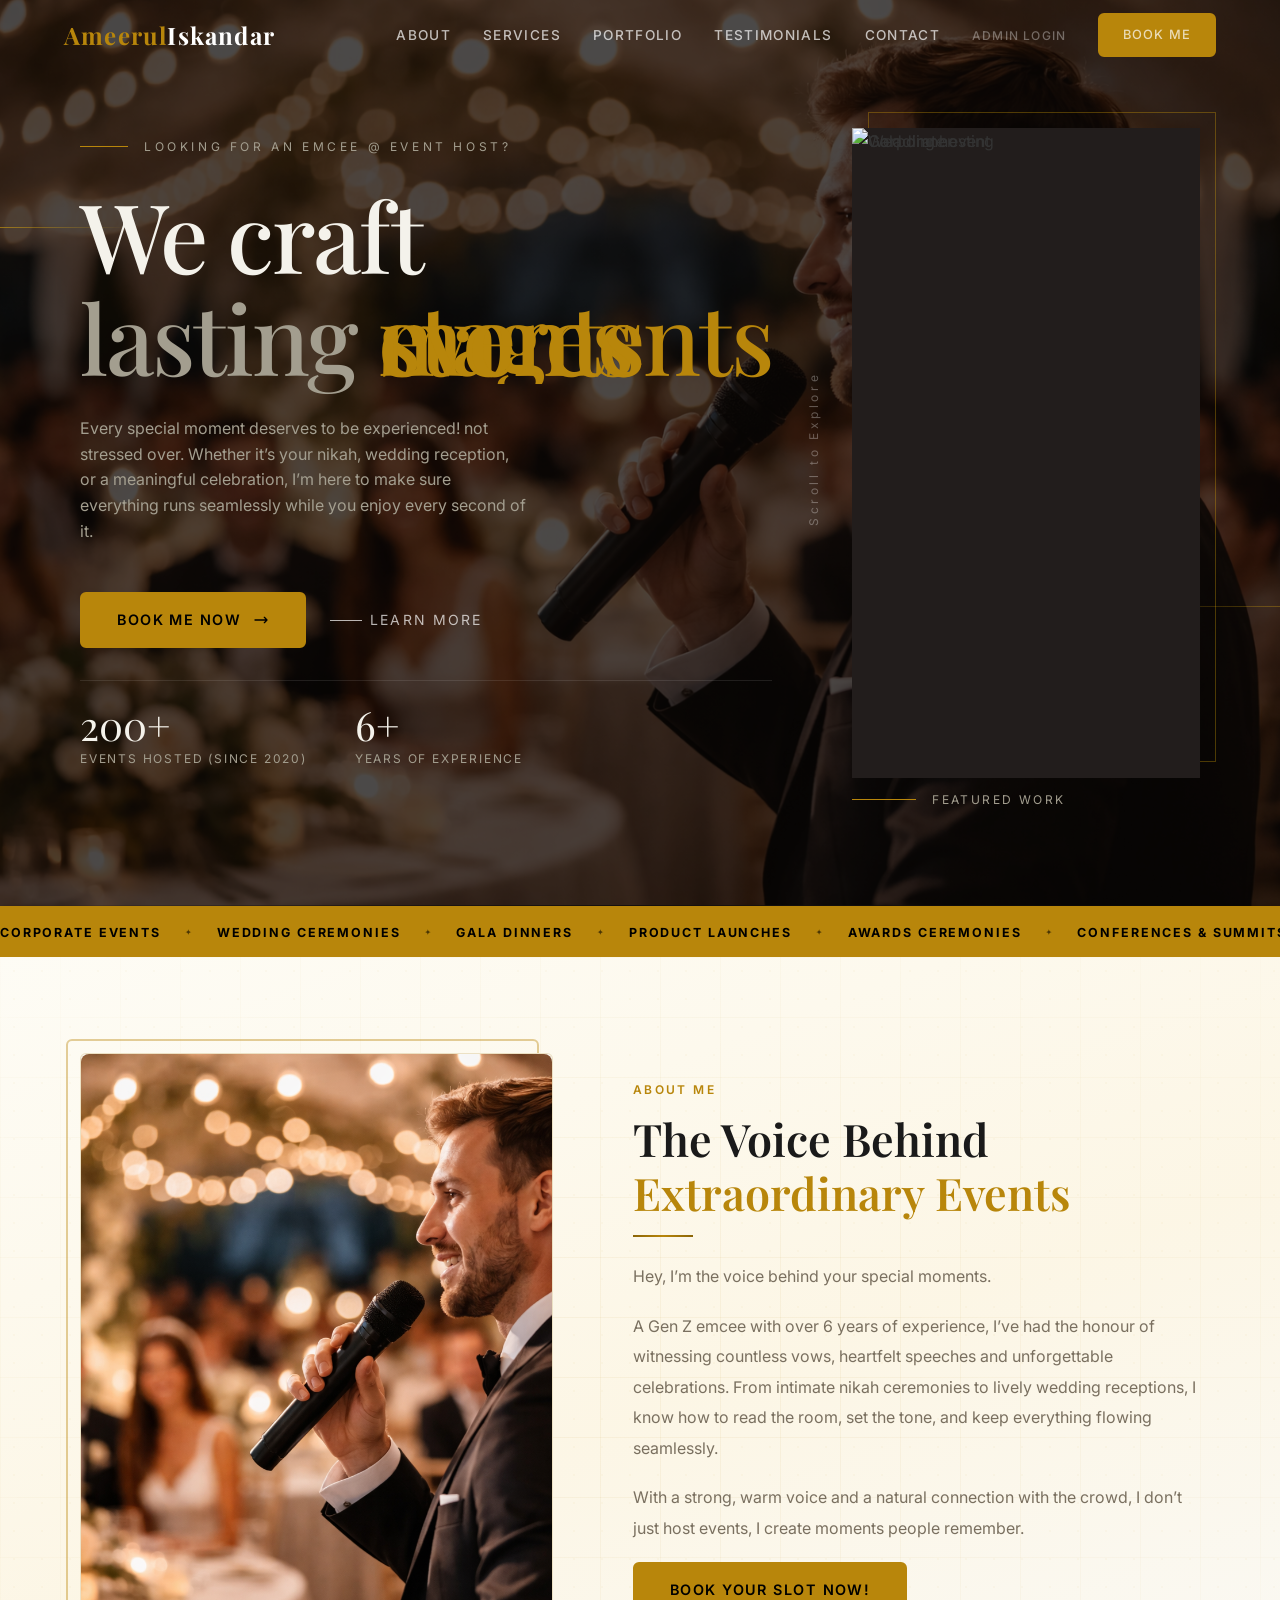
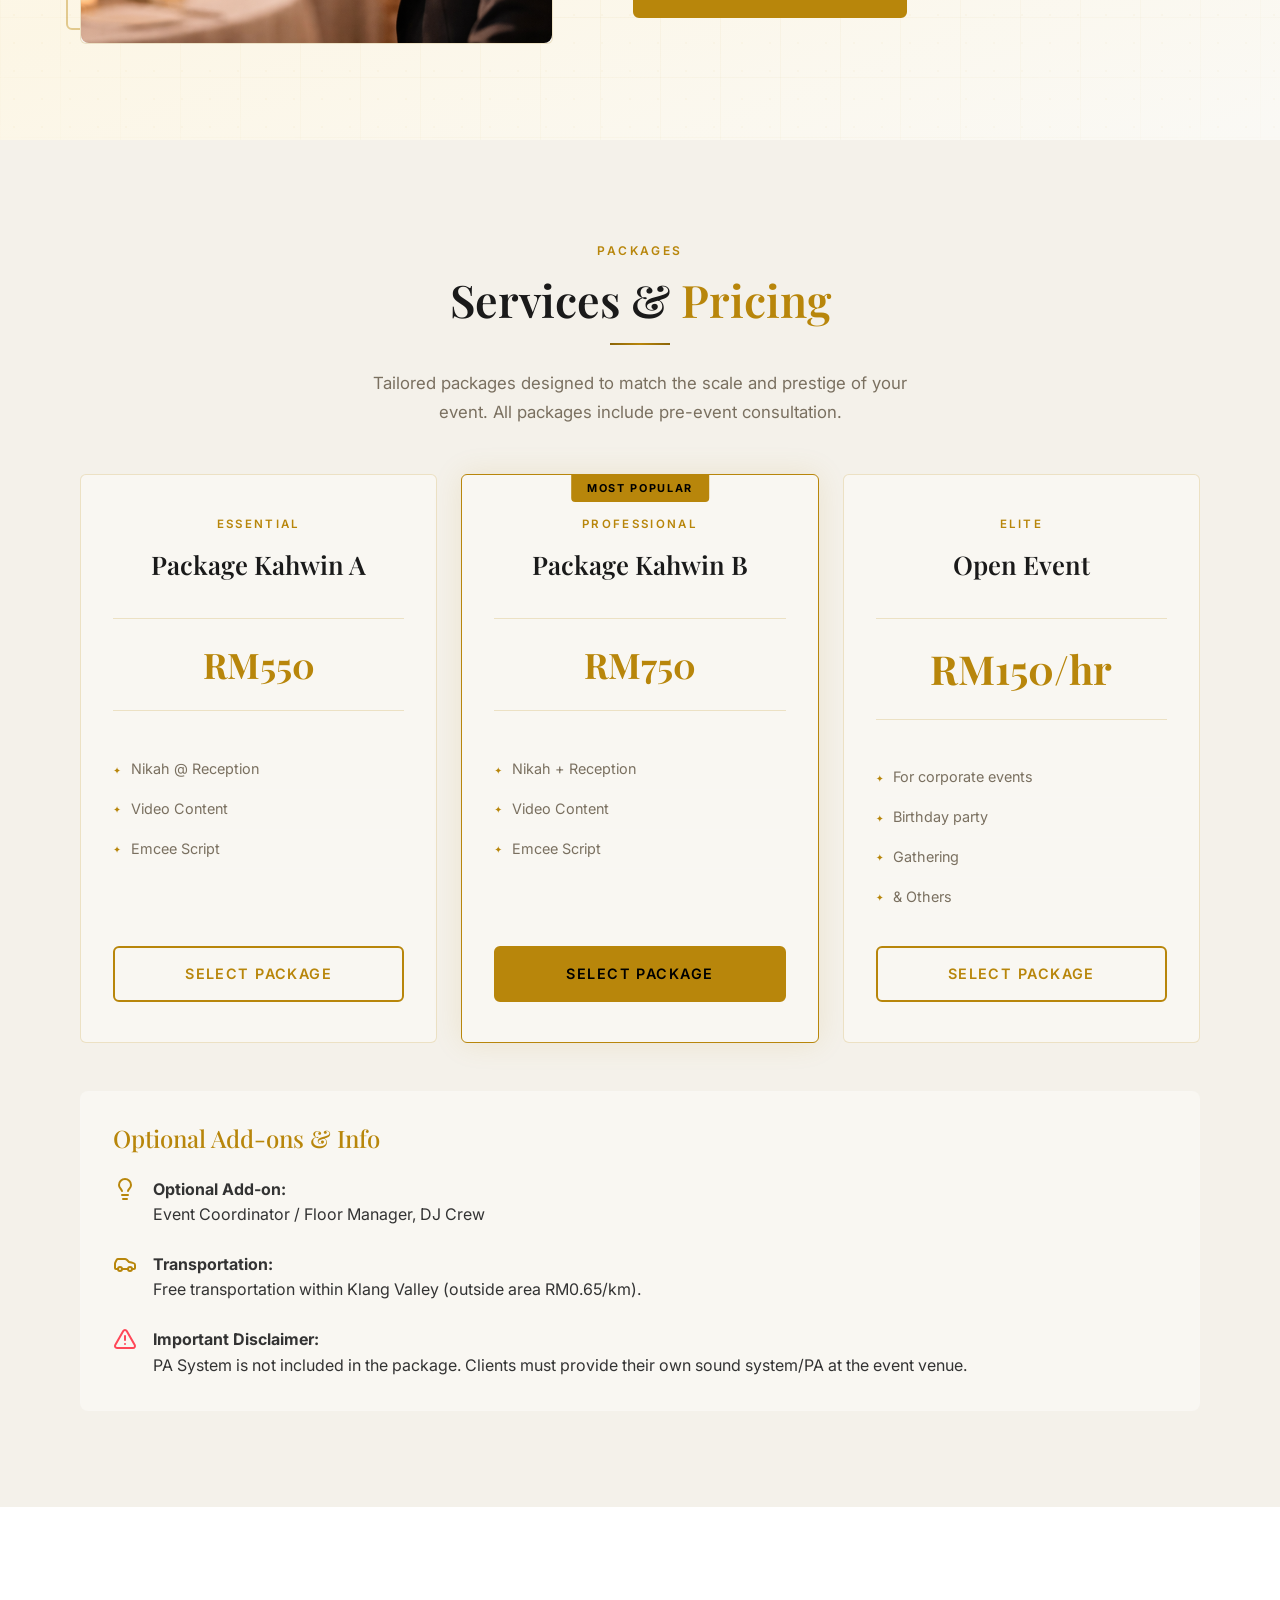
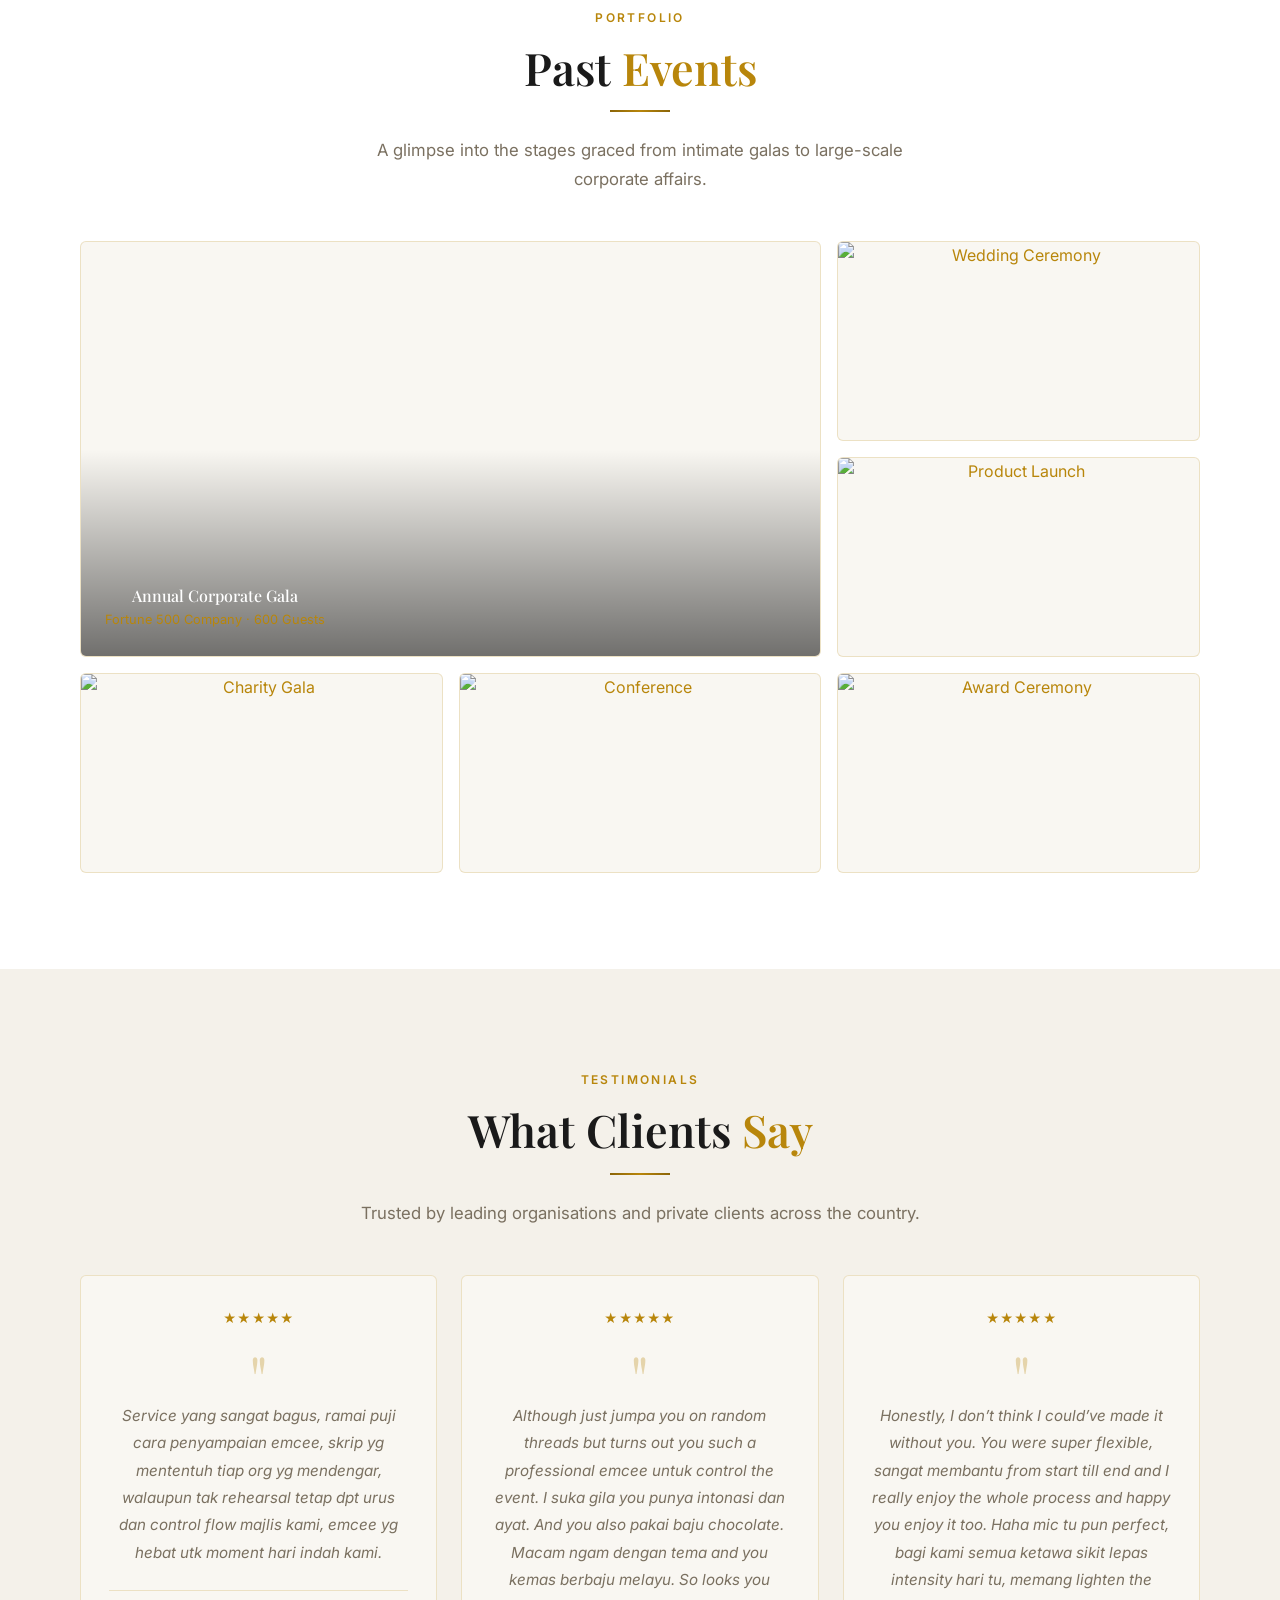
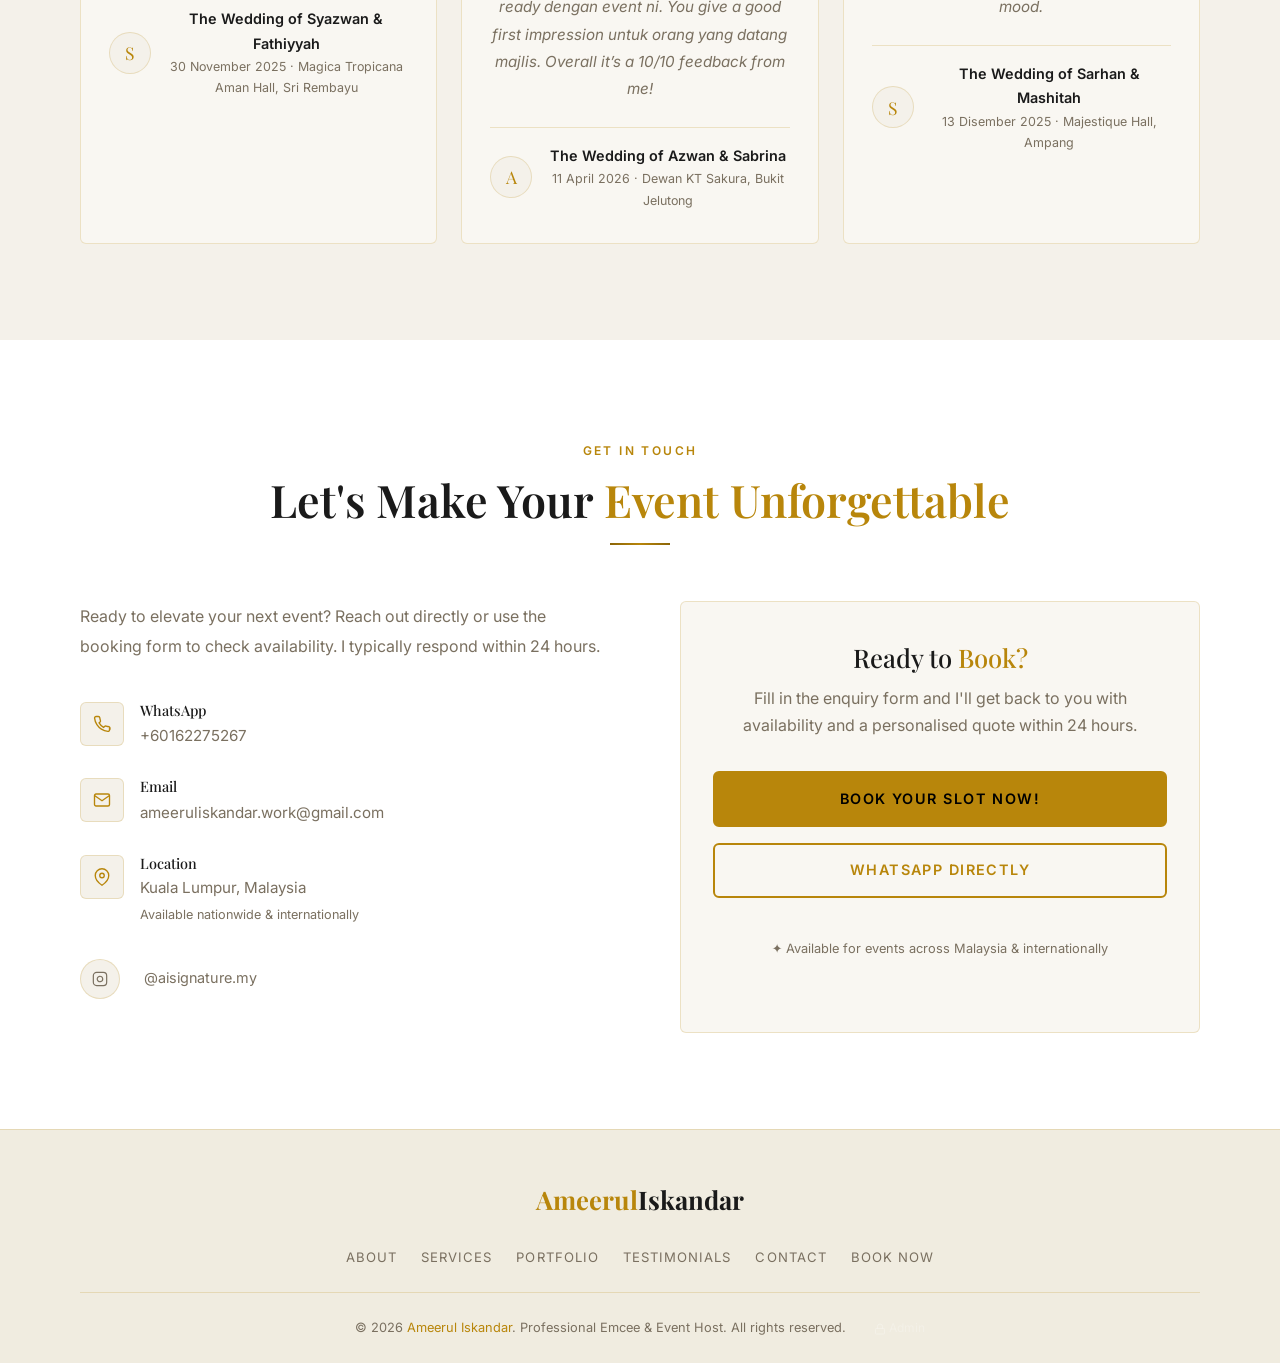
==== commit 49d340fc: "refactor: translate website content to English and update branding details and stats" ====
--- a/index.html
+++ b/index.html
@@ -63,8 +63,8 @@
           </h1>
 
           <p class="hero-tagline">
-            Hi semua! Kalau korang tengah plan majlis nikah, sanding, atau apa-apa event istimewa, I’m here to help make
-            your moment more smooth & memorable.
+            Every special moment deserves to be experienced! not stressed over.
+            Whether it’s your nikah, wedding reception, or a meaningful celebration, I’m here to make sure everything runs seamlessly while you enjoy every second of it.
           </p>
 
           <div class="hero-cta">
@@ -82,16 +82,12 @@
 
           <div class="hero-stats">
             <div class="hero-stat">
-              <span class="hero-stat-num">500+</span>
-              <span class="hero-stat-label">Events Hosted</span>
+              <span class="hero-stat-num">200+</span>
+              <span class="hero-stat-label">Events Hosted (Since 2020)</span>
             </div>
             <div class="hero-stat">
-              <span class="hero-stat-num">12+</span>
-              <span class="hero-stat-label">Years Experience</span>
-            </div>
-            <div class="hero-stat">
-              <span class="hero-stat-num">50+</span>
-              <span class="hero-stat-label">Corporate Clients</span>
+              <span class="hero-stat-num">6+</span>
+              <span class="hero-stat-label">Years of Experience</span>
             </div>
           </div>
         </div>
@@ -167,14 +163,16 @@
           <h2>The Voice Behind <span class="gold-text">Extraordinary Events</span></h2>
           <div class="gold-divider" style="margin-left:0;"></div>
           <p>
-            Hi semua! Kalau korang tengah plan majlis nikah, sanding, atau apa-apa event istimewa, I’m here to help make
-            your moment more smooth & memorable.
+            Hey, I’m the voice behind your special moments.
           </p>
           <p>
-            So, kalau nak majlis korang lebih tersusun, lively & penuh kenangan, jom lock slot korang sekarang!
-          </p>
-
-          <a href="booking.html" class="btn btn-gold">Lock Slot Sekarang</a>
+            A Gen Z emcee with over 6 years of experience, I’ve had the honour of witnessing countless vows, heartfelt speeches and unforgettable celebrations. From intimate nikah ceremonies to lively wedding receptions, I know how to read the room, set the tone, and keep everything flowing seamlessly.
+          </p>
+          <p>
+            With a strong, warm voice and a natural connection with the crowd, I don’t just host events, I create moments people remember.
+          </p>
+
+          <a href="booking.html" class="btn btn-gold">Book Your Slot Now!</a>
         </div>
 
       </div>
@@ -191,12 +189,12 @@
       <div class="gold-divider"></div>
       <p class="section-subtitle fade-in fade-in-delay-1">
         Tailored packages designed to match the scale and prestige of your event.
-        All packages include pre-event consultation and full rehearsal.
+        All packages include pre-event consultation.
       </p>
 
       <div class="packages-grid">
 
-        <!-- Package Kahwin A -->
+        <!-- Wedding Package A -->
         <div class="package-card fade-in fade-in-delay-1">
           <div class="package-tier">Essential</div>
           <div class="package-name">Package Kahwin A</div>
@@ -204,14 +202,14 @@
             <div class="price-amount">RM550</div>
           </div>
           <ul class="package-features">
-            <li>Nikah @ Sanding</li>
+            <li>Nikah @ Reception</li>
             <li>Video Content</li>
-            <li>Skrip Emcee</li>
+            <li>Emcee Script</li>
           </ul>
           <a href="booking.html?package=basic" class="btn btn-outline">Select Package</a>
         </div>
 
-        <!-- Package Kahwin B (Featured) -->
+        <!-- Wedding Package B (Featured) -->
         <div class="package-card featured fade-in fade-in-delay-2">
           <div class="package-badge">Most Popular</div>
           <div class="package-tier">Professional</div>
@@ -220,9 +218,9 @@
             <div class="price-amount">RM750</div>
           </div>
           <ul class="package-features">
-            <li>Nikah + Sanding</li>
+            <li>Nikah + Reception</li>
             <li>Video Content</li>
-            <li>Skrip Emcee</li>
+            <li>Emcee Script</li>
           </ul>
           <a href="booking.html?package=standard" class="btn btn-gold">Select Package</a>
         </div>
@@ -235,10 +233,10 @@
             <div class="price-amount" style="font-size:2.5rem;">RM150<span>/hr</span></div>
           </div>
           <ul class="package-features">
-            <li>Untuk majlis korporat</li>
+            <li>For corporate events</li>
             <li>Birthday party</li>
             <li>Gathering</li>
-            <li>&amp; lain-lain</li>
+            <li>&amp; Others</li>
           </ul>
           <a href="booking.html?package=premium" class="btn btn-outline">Select Package</a>
         </div>
@@ -272,8 +270,8 @@
               <path d="M9 17h6" />
               <circle cx="17" cy="17" r="2" />
             </svg>
-            <div style="line-height: 1.6;"><strong>Transportation:</strong><br>Free transportation dalam Klang Valley
-              (luar kawasan RM0.65/km).</div>
+            <div style="line-height: 1.6;"><strong>Transportation:</strong><br>Free transportation within Klang Valley
+              (outside area RM0.65/km).</div>
           </li>
           <li style="display: flex; align-items: start; gap: 1rem;">
             <svg style="color: #ff4757; min-width: 24px; min-height: 24px;" width="24" height="24" viewBox="0 0 24 24"
@@ -282,8 +280,8 @@
               <path d="M12 9v4" />
               <path d="M12 17h.01" />
             </svg>
-            <div style="line-height: 1.6;"><strong>Important Disclaimer:</strong><br>PA System tidak termasuk dalam
-              pakej. Client perlu sediakan sendiri sound system/PA di venue majlis.</div>
+            <div style="line-height: 1.6;"><strong>Important Disclaimer:</strong><br>PA System is not included in the
+              package. Clients must provide their own sound system/PA at the event venue.</div>
           </li>
         </ul>
       </div>
@@ -299,85 +297,97 @@
       <h2 class="section-title fade-in">Past <span class="gold-text">Events</span></h2>
       <div class="gold-divider"></div>
       <p class="section-subtitle fade-in fade-in-delay-1">
-        A glimpse into the stages graced — from intimate galas to large-scale corporate affairs.
+        A glimpse into the stages graced from intimate galas to large-scale corporate affairs.
       </p>
 
       <div class="portfolio-grid">
 
         <div class="portfolio-item pf-1 fade-in">
-          <div class="pf1-slide"><img src="https://images.unsplash.com/photo-1492684223066-81342ee5ff30?w=800&q=75"
-              alt="Corporate Gala Dinner" /></div>
-          <div class="pf1-slide"><img src="https://images.unsplash.com/photo-1519225421980-715cb0215aed?w=800&q=75"
-              alt="Luxury Wedding" /></div>
-          <div class="pf1-slide"><img src="https://images.unsplash.com/photo-1475721027785-f74eccf877e2?w=800&q=75"
-              alt="Product Launch" /></div>
-          <div class="pf1-slide"><img src="https://images.unsplash.com/photo-1511578314322-379afb476865?w=800&q=75"
-              alt="Awards Ceremony" /></div>
-          <div class="pf1-slide"><img src="https://images.unsplash.com/photo-1540575467063-178a50c2df87?w=800&q=75"
-              alt="Annual Conference" /></div>
-          <div class="pf1-slide"><img src="https://images.unsplash.com/photo-1464366400600-7168b8af9bc3?w=800&q=75"
-              alt="Charity Gala" /></div>
-          <div class="portfolio-overlay">
-            <div class="portfolio-info pf1-info">
-              <h4>Annual Corporate Gala</h4>
-              <span>Fortune 500 Company · 600 Guests</span>
-            </div>
-          </div>
+          <a href="https://www.instagram.com/aisignature.my/" target="_blank" style="display: block; width: 100%; height: 100%;">
+            <div class="pf1-slide"><img src="https://images.unsplash.com/photo-1492684223066-81342ee5ff30?w=800&q=75"
+                alt="Corporate Gala Dinner" /></div>
+            <div class="pf1-slide"><img src="https://images.unsplash.com/photo-1519225421980-715cb0215aed?w=800&q=75"
+                alt="Luxury Wedding" /></div>
+            <div class="pf1-slide"><img src="https://images.unsplash.com/photo-1475721027785-f74eccf877e2?w=800&q=75"
+                alt="Product Launch" /></div>
+            <div class="pf1-slide"><img src="https://images.unsplash.com/photo-1511578314322-379afb476865?w=800&q=75"
+                alt="Awards Ceremony" /></div>
+            <div class="pf1-slide"><img src="https://images.unsplash.com/photo-1540575467063-178a50c2df87?w=800&q=75"
+                alt="Annual Conference" /></div>
+            <div class="pf1-slide"><img src="https://images.unsplash.com/photo-1464366400600-7168b8af9bc3?w=800&q=75"
+                alt="Charity Gala" /></div>
+            <div class="portfolio-overlay">
+              <div class="portfolio-info pf1-info">
+                <h4>Annual Corporate Gala</h4>
+                <span>Fortune 500 Company · 600 Guests</span>
+              </div>
+            </div>
+          </a>
         </div>
 
         <div class="portfolio-item pf-2 fade-in fade-in-delay-1">
-          <img src="https://images.unsplash.com/photo-1519225421980-715cb0215aed?w=600&q=75" alt="Wedding Ceremony"
-            loading="lazy" />
-          <div class="portfolio-overlay">
-            <div class="portfolio-info">
-              <h4>Luxury Wedding</h4>
-              <span>Grand Ballroom · 350 Guests</span>
-            </div>
-          </div>
+          <a href="https://www.instagram.com/aisignature.my/" target="_blank" style="display: block; width: 100%; height: 100%;">
+            <img src="https://images.unsplash.com/photo-1519225421980-715cb0215aed?w=600&q=75" alt="Wedding Ceremony"
+              loading="lazy" />
+            <div class="portfolio-overlay">
+              <div class="portfolio-info">
+                <h4>Luxury Wedding</h4>
+                <span>Grand Ballroom · 350 Guests</span>
+              </div>
+            </div>
+          </a>
         </div>
 
         <div class="portfolio-item pf-3 fade-in fade-in-delay-2">
-          <img src="https://images.unsplash.com/photo-1475721027785-f74eccf877e2?w=600&q=75" alt="Product Launch"
-            loading="lazy" />
-          <div class="portfolio-overlay">
-            <div class="portfolio-info">
-              <h4>Product Launch Event</h4>
-              <span>Tech Industry · 1,200 Attendees</span>
-            </div>
-          </div>
+          <a href="https://www.instagram.com/aisignature.my/" target="_blank" style="display: block; width: 100%; height: 100%;">
+            <img src="https://images.unsplash.com/photo-1475721027785-f74eccf877e2?w=600&q=75" alt="Product Launch"
+              loading="lazy" />
+            <div class="portfolio-overlay">
+              <div class="portfolio-info">
+                <h4>Product Launch Event</h4>
+                <span>Tech Industry · 1,200 Attendees</span>
+              </div>
+            </div>
+          </a>
         </div>
 
         <div class="portfolio-item pf-4 fade-in fade-in-delay-1">
-          <img src="https://images.unsplash.com/photo-1511578314322-379afb476865?w=600&q=75" alt="Award Ceremony"
-            loading="lazy" />
-          <div class="portfolio-overlay">
-            <div class="portfolio-info">
-              <h4>Awards Ceremony</h4>
-              <span>Industry Excellence Awards · 450 Guests</span>
-            </div>
-          </div>
+          <a href="https://www.instagram.com/aisignature.my/" target="_blank" style="display: block; width: 100%; height: 100%;">
+            <img src="https://images.unsplash.com/photo-1511578314322-379afb476865?w=600&q=75" alt="Award Ceremony"
+              loading="lazy" />
+            <div class="portfolio-overlay">
+              <div class="portfolio-info">
+                <h4>Awards Ceremony</h4>
+                <span>Industry Excellence Awards · 450 Guests</span>
+              </div>
+            </div>
+          </a>
         </div>
 
         <div class="portfolio-item pf-5 fade-in fade-in-delay-2">
-          <img src="https://images.unsplash.com/photo-1540575467063-178a50c2df87?w=600&q=75" alt="Conference"
-            loading="lazy" />
-          <div class="portfolio-overlay">
-            <div class="portfolio-info">
-              <h4>Annual Conference</h4>
-              <span>International Summit · 800 Delegates</span>
-            </div>
-          </div>
+          <a href="https://www.instagram.com/aisignature.my/" target="_blank" style="display: block; width: 100%; height: 100%;">
+            <img src="https://images.unsplash.com/photo-1540575467063-178a50c2df87?w=600&q=75" alt="Conference"
+              loading="lazy" />
+            <div class="portfolio-overlay">
+              <div class="portfolio-info">
+                <h4>Annual Conference</h4>
+                <span>International Summit · 800 Delegates</span>
+              </div>
+            </div>
+          </a>
         </div>
 
         <div class="portfolio-item pf-6 fade-in fade-in-delay-3">
-          <img src="https://images.unsplash.com/photo-1464366400600-7168b8af9bc3?w=600&q=75" alt="Charity Gala"
-            loading="lazy" />
-          <div class="portfolio-overlay">
-            <div class="portfolio-info">
-              <h4>Charity Gala Dinner</h4>
-              <span>Non-Profit Foundation · 280 Guests</span>
-            </div>
-          </div>
+          <a href="https://www.instagram.com/aisignature.my/" target="_blank" style="display: block; width: 100%; height: 100%;">
+            <img src="https://images.unsplash.com/photo-1464366400600-7168b8af9bc3?w=600&q=75" alt="Charity Gala"
+              loading="lazy" />
+            <div class="portfolio-overlay">
+              <div class="portfolio-info">
+                <h4>Charity Gala Dinner</h4>
+                <span>Non-Profit Foundation · 280 Guests</span>
+              </div>
+            </div>
+          </a>
         </div>
 
       </div>
@@ -402,15 +412,13 @@
           <div class="stars">★★★★★</div>
           <div class="quote-icon">"</div>
           <p class="testimonial-text">
-            Alex was absolutely phenomenal at our annual awards night. He kept the energy electric
-            throughout the entire evening and handled every unexpected moment with complete grace.
-            Our guests are still talking about it!
+            Service yang sangat bagus, ramai puji cara penyampaian emcee, skrip yg mententuh tiap org yg mendengar, walaupun tak rehearsal tetap dpt urus dan control flow majlis kami, emcee yg hebat utk moment hari indah kami.
           </p>
           <div class="testimonial-author">
             <div class="author-avatar">S</div>
             <div>
-              <div class="author-name">Sarah Mitchell</div>
-              <div class="author-role">Head of Events, Apex Financial Group</div>
+              <div class="author-name">The Wedding of Syazwan & Fathiyyah</div>
+              <div class="author-role">30 November 2025 · Magica Tropicana Aman Hall, Sri Rembayu</div>
             </div>
           </div>
         </div>
@@ -419,15 +427,13 @@
           <div class="stars">★★★★★</div>
           <div class="quote-icon">"</div>
           <p class="testimonial-text">
-            From the very first consultation call, Alex was professional, well-prepared, and
-            genuinely invested in making our wedding perfect. He read the room perfectly
-            and made every moment feel incredibly special.
+            Although just jumpa you on random threads but turns out you such a professional emcee untuk control the event. I suka gila you punya intonasi dan ayat. And you also pakai baju chocolate. Macam ngam dengan tema and you kemas berbaju melayu. So looks you ready dengan event ni. You give a good first impression untuk orang yang datang majlis. Overall it’s a 10/10 feedback from me!
           </p>
           <div class="testimonial-author">
-            <div class="author-avatar">J</div>
+            <div class="author-avatar">A</div>
             <div>
-              <div class="author-name">James &amp; Priya Tan</div>
-              <div class="author-role">Wedding Clients, Kuala Lumpur</div>
+              <div class="author-name">The Wedding of Azwan & Sabrina</div>
+              <div class="author-role">11 April 2026 · Dewan KT Sakura, Bukit Jelutong</div>
             </div>
           </div>
         </div>
@@ -436,15 +442,13 @@
           <div class="stars">★★★★★</div>
           <div class="quote-icon">"</div>
           <p class="testimonial-text">
-            Our product launch required someone who could balance corporate professionalism
-            with crowd excitement — Alex delivered that flawlessly. He's now our go-to
-            emcee for all major brand events.
+            Honestly, I don’t think I could’ve made it without you. You were super flexible, sangat membantu from start till end and I really enjoy the whole process and happy you enjoy it too. Haha mic tu pun perfect, bagi kami semua ketawa sikit lepas intensity hari tu, memang lighten the mood.
           </p>
           <div class="testimonial-author">
-            <div class="author-avatar">R</div>
+            <div class="author-avatar">S</div>
             <div>
-              <div class="author-name">Rachel Okonkwo</div>
-              <div class="author-role">Marketing Director, NovaTech Industries</div>
+              <div class="author-name">The Wedding of Sarhan & Mashitah</div>
+              <div class="author-role">13 Disember 2025 · Majestique Hall, Ampang</div>
             </div>
           </div>
         </div>
@@ -532,7 +536,7 @@
             Fill in the enquiry form and I'll get back to you with availability and a personalised quote within 24
             hours.
           </p>
-          <a href="booking.html" class="btn btn-gold">Lock Slot Sekarang</a>
+          <a href="booking.html" class="btn btn-gold">Book Your Slot Now!</a>
           <a href="https://wa.me/60162275267" target="_blank" class="btn btn-outline">WhatsApp Directly</a>
           <p style="font-size:0.8rem; margin-top:1.5rem; color:var(--text-muted);">
             ✦ Available for events across Malaysia &amp; internationally
